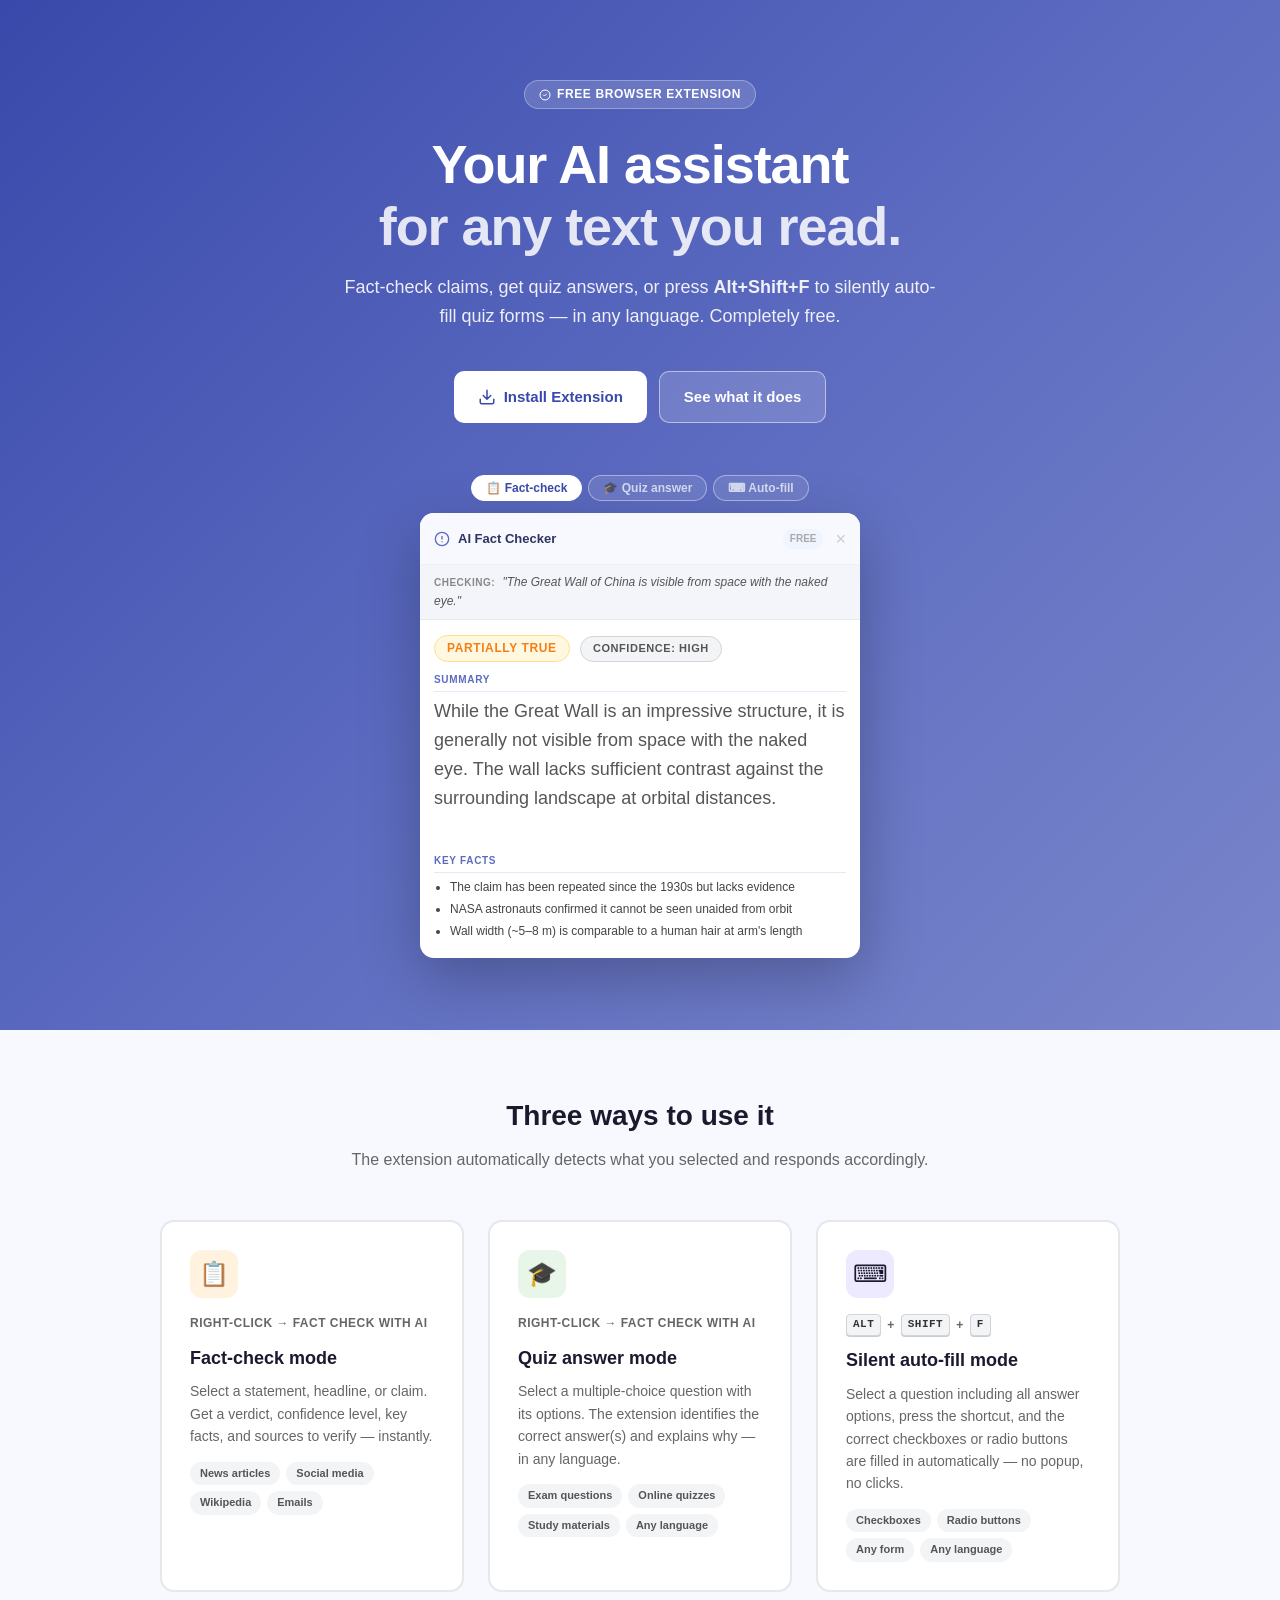
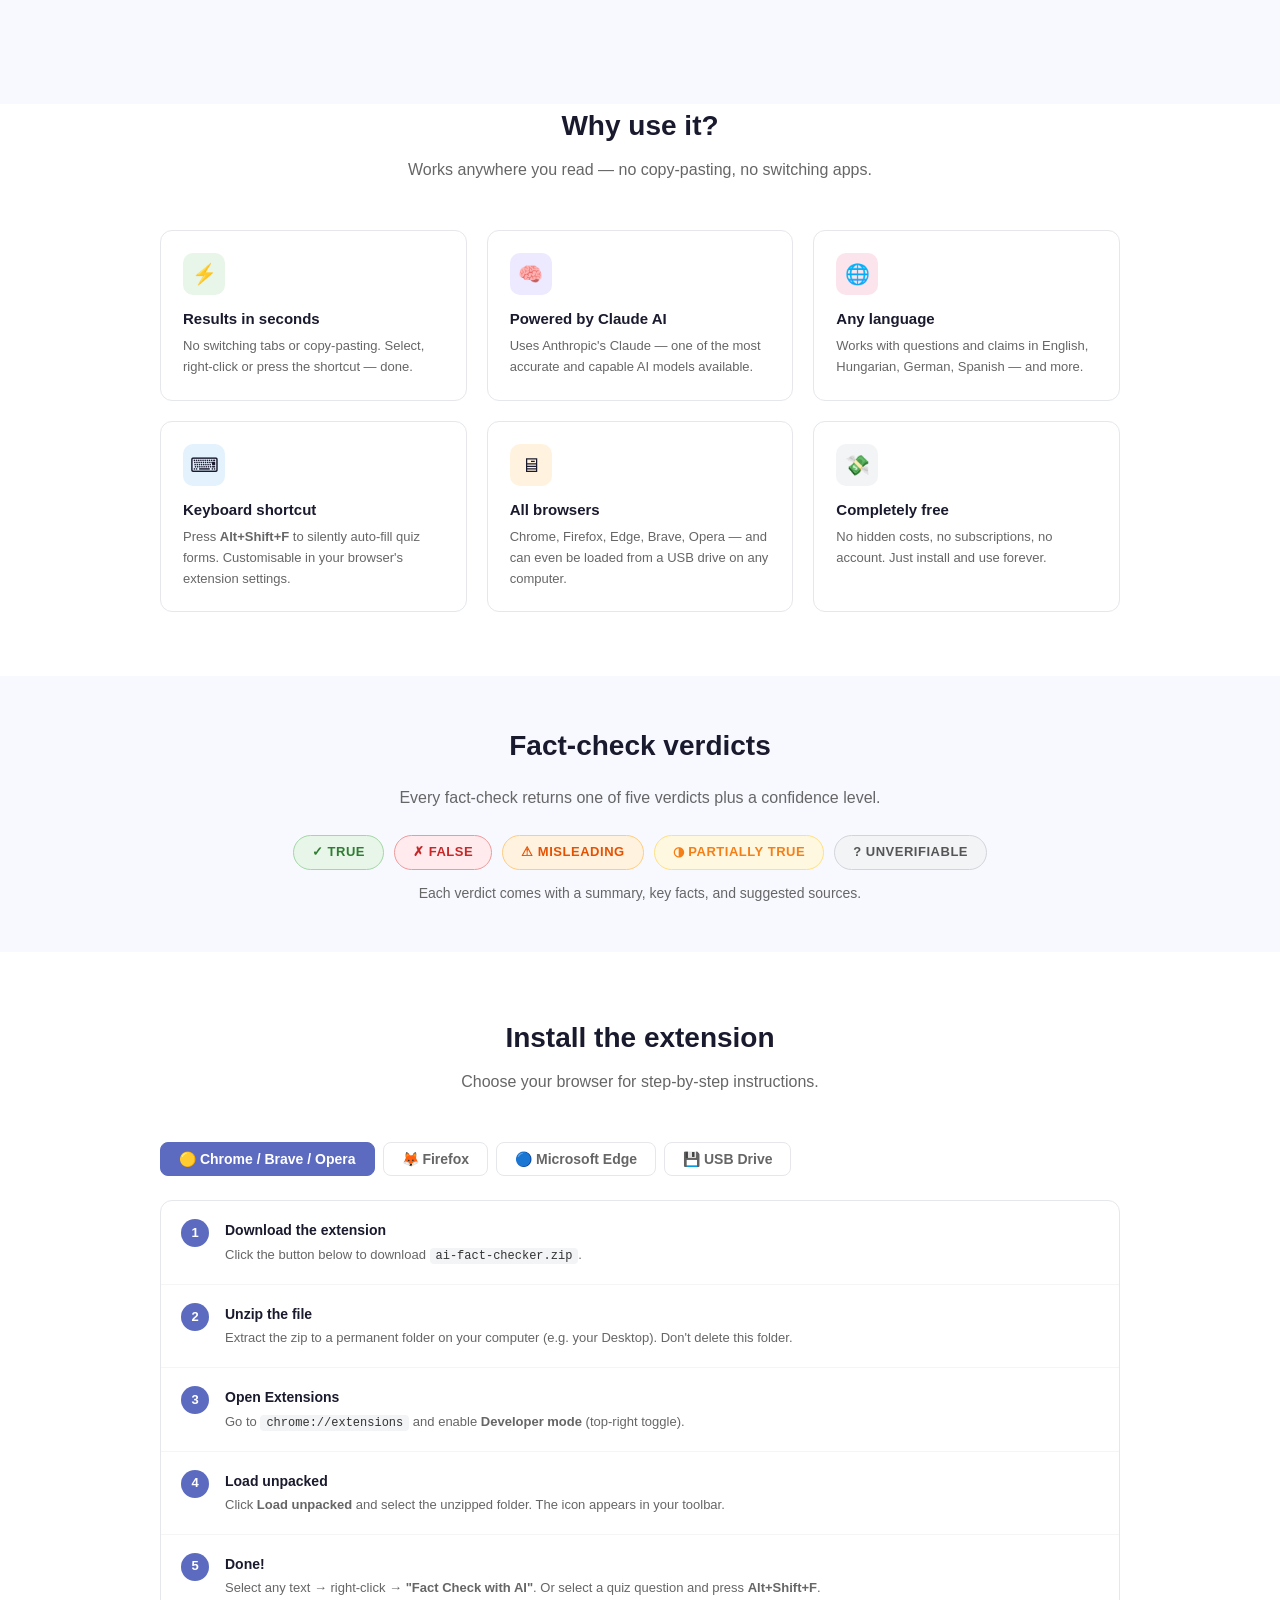
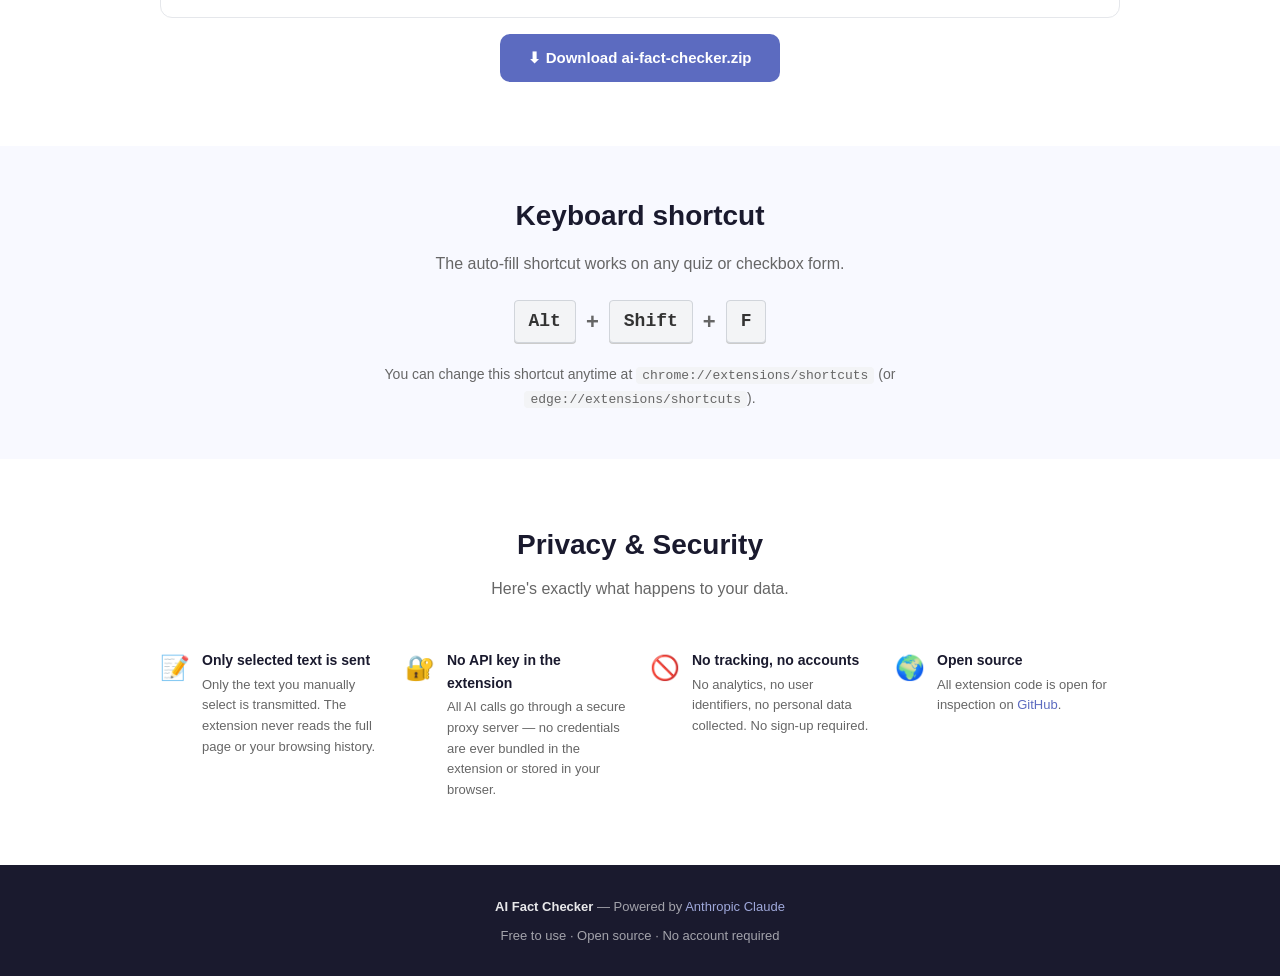
==== index.html @ 5e49c4b1 "Update landing page: shortcut feature, USB install, 3 modes - Hero: mention Alt+Shift+F shortcut - D" ====
<!DOCTYPE html>
<html lang="en">
<head>
  <meta charset="UTF-8" />
  <meta name="viewport" content="width=device-width, initial-scale=1.0" />
  <title>AI Fact Checker — Browser Extension</title>
  <meta name="description" content="Select any text on any webpage. Fact-check claims, get quiz answers, or silently auto-fill quizzes with a keyboard shortcut. Free, no account needed." />
  <style>
    *, *::before, *::after { box-sizing: border-box; margin: 0; padding: 0; }

    :root {
      --blue: #5c6bc0;
      --blue-dark: #3949ab;
      --green: #2e7d32;
      --text: #1a1a2e;
      --muted: #666;
      --border: #e5e7eb;
    }

    body {
      font-family: -apple-system, BlinkMacSystemFont, "Segoe UI", Roboto, "Helvetica Neue", sans-serif;
      color: var(--text);
      background: #f8f9ff;
      line-height: 1.6;
    }

    a { color: var(--blue); text-decoration: none; }
    a:hover { text-decoration: underline; }

    /* ── Hero ── */
    .hero {
      background: linear-gradient(135deg, #3949ab 0%, #5c6bc0 50%, #7986cb 100%);
      color: white;
      padding: 80px 24px 72px;
      text-align: center;
    }

    .hero-badge {
      display: inline-flex;
      align-items: center;
      gap: 6px;
      background: rgba(255,255,255,0.15);
      border: 1px solid rgba(255,255,255,0.3);
      border-radius: 20px;
      padding: 4px 14px;
      font-size: 12px;
      font-weight: 600;
      letter-spacing: 0.05em;
      text-transform: uppercase;
      margin-bottom: 24px;
    }

    .hero h1 {
      font-size: clamp(30px, 5vw, 54px);
      font-weight: 800;
      letter-spacing: -0.02em;
      margin-bottom: 16px;
      line-height: 1.15;
    }

    .hero h1 span { opacity: 0.85; }

    .hero p {
      font-size: 18px;
      opacity: 0.9;
      max-width: 600px;
      margin: 0 auto 40px;
    }

    .hero-buttons {
      display: flex;
      flex-wrap: wrap;
      gap: 12px;
      justify-content: center;
    }

    .btn {
      display: inline-flex;
      align-items: center;
      gap: 8px;
      padding: 13px 24px;
      border-radius: 10px;
      font-size: 15px;
      font-weight: 600;
      cursor: pointer;
      border: none;
      transition: transform 0.15s, box-shadow 0.15s;
      text-decoration: none;
    }

    .btn:hover { transform: translateY(-1px); box-shadow: 0 6px 20px rgba(0,0,0,0.2); text-decoration: none; }
    .btn-white { background: white; color: var(--blue-dark); }
    .btn-ghost { background: rgba(255,255,255,0.15); color: white; border: 1.5px solid rgba(255,255,255,0.5); }

    /* ── Demo ── */
    .demo-wrap { max-width: 440px; margin: 52px auto 0; }

    .demo-toggle {
      display: flex;
      gap: 6px;
      margin-bottom: 12px;
      justify-content: center;
      flex-wrap: wrap;
    }

    .demo-toggle button {
      padding: 5px 14px;
      border-radius: 20px;
      border: 1.5px solid rgba(255,255,255,0.4);
      background: rgba(255,255,255,0.1);
      color: rgba(255,255,255,0.7);
      font-size: 12px;
      font-weight: 600;
      cursor: pointer;
      transition: all 0.15s;
    }

    .demo-toggle button.active {
      background: white;
      color: var(--blue-dark);
      border-color: white;
    }

    .demo-panel {
      background: white;
      border-radius: 14px;
      box-shadow: 0 20px 60px rgba(0,0,0,0.25);
      overflow: hidden;
      text-align: left;
    }

    .demo-header {
      display: flex;
      align-items: center;
      gap: 8px;
      padding: 12px 14px 10px;
      border-bottom: 1px solid #f0f0f0;
      background: #f8f9ff;
    }

    .demo-title { font-size: 13px; font-weight: 600; color: #2d3561; flex: 1; }

    .demo-claim {
      padding: 8px 14px;
      background: #f4f5fb;
      border-bottom: 1px solid #e8e8f0;
      font-size: 12px;
      color: #555;
      font-style: italic;
    }

    .demo-claim strong { color: #888; font-style: normal; font-size: 10px; text-transform: uppercase; margin-right: 4px; letter-spacing: 0.05em; }

    .demo-body { padding: 14px; }
    .demo-screen { display: none; }
    .demo-screen.active { display: block; }

    .badge { display: inline-block; padding: 3px 12px; border-radius: 20px; font-size: 12px; font-weight: 700; letter-spacing: 0.05em; text-transform: uppercase; }
    .badge-partial { background: #fff8e1; color: #f57f17; border: 1.5px solid #ffe082; }
    .badge-conf { background: #f3f4f6; color: #555; border: 1.5px solid #d1d5db; font-size: 11px; margin-left: 6px; }

    .demo-section { font-size: 10px; font-weight: 700; text-transform: uppercase; letter-spacing: 0.07em; color: #5c6bc0; margin: 10px 0 5px; padding-bottom: 3px; border-bottom: 1px solid #e8e8f8; }
    .demo-section.green { color: #2e7d32; border-color: #a5d6a7; }

    .demo-text { font-size: 12px; color: #444; margin-bottom: 2px; }
    .demo-list { font-size: 12px; color: #444; padding-left: 16px; }
    .demo-list li { margin-bottom: 3px; }

    .demo-answer-list { list-style: none; padding: 0; }
    .demo-answer-item { background: #e8f5e9; border: 1.5px solid #a5d6a7; border-radius: 6px; padding: 6px 10px; margin-bottom: 5px; color: #1b5e20; font-size: 12px; font-weight: 500; }

    /* Auto-fill demo form */
    .demo-form { display: flex; flex-direction: column; gap: 5px; margin: 8px 0; }
    .demo-check-row {
      display: flex;
      align-items: center;
      gap: 8px;
      padding: 6px 10px;
      border-radius: 6px;
      font-size: 12px;
      border: 1.5px solid #e5e7eb;
      background: #fafafa;
      color: #444;
    }
    .demo-check-row.filled {
      background: #e8f5e9;
      border-color: #a5d6a7;
      color: #1b5e20;
      font-weight: 600;
    }
    .demo-cb {
      width: 14px; height: 14px;
      border-radius: 3px;
      border: 1.5px solid #ccc;
      flex-shrink: 0;
      display: flex; align-items: center; justify-content: center;
      font-size: 10px;
      background: white;
    }
    .demo-check-row.filled .demo-cb {
      background: #2e7d32;
      border-color: #2e7d32;
      color: white;
    }
    .demo-shortcut-hint {
      display: inline-flex;
      align-items: center;
      gap: 6px;
      font-size: 11px;
      color: #2e7d32;
      font-weight: 600;
      margin-top: 8px;
    }
    .kbd {
      background: #f3f4f6;
      border: 1px solid #d1d5db;
      border-radius: 4px;
      padding: 1px 6px;
      font-size: 11px;
      font-family: monospace;
      color: #333;
      box-shadow: 0 1px 0 #ccc;
    }

    /* ── Sections ── */
    .section { padding: 64px 24px; }
    .section-inner { max-width: 960px; margin: 0 auto; }
    .section-title { font-size: 28px; font-weight: 700; text-align: center; margin-bottom: 8px; }
    .section-sub { text-align: center; color: var(--muted); margin-bottom: 48px; font-size: 16px; }

    /* ── Mode cards ── */
    .modes {
      display: grid;
      grid-template-columns: repeat(auto-fit, minmax(260px, 1fr));
      gap: 24px;
      margin-bottom: 48px;
    }

    .mode-card {
      background: white;
      border-radius: 14px;
      border: 2px solid var(--border);
      padding: 28px;
      transition: border-color 0.15s, box-shadow 0.15s;
    }

    .mode-card:hover { border-color: var(--blue); box-shadow: 0 4px 20px rgba(92,107,192,0.12); }

    .mode-icon { width: 48px; height: 48px; border-radius: 12px; display: flex; align-items: center; justify-content: center; font-size: 24px; margin-bottom: 16px; }

    .mode-how {
      display: flex;
      align-items: center;
      gap: 6px;
      margin-bottom: 10px;
      font-size: 12px;
      font-weight: 700;
      color: var(--muted);
      text-transform: uppercase;
      letter-spacing: 0.04em;
    }

    .mode-card h3 { font-size: 18px; font-weight: 700; margin-bottom: 8px; }
    .mode-card p { font-size: 14px; color: var(--muted); margin-bottom: 14px; }

    .mode-tags { display: flex; flex-wrap: wrap; gap: 6px; }
    .mode-tag { padding: 3px 10px; border-radius: 12px; font-size: 11px; font-weight: 600; background: #f3f4f6; color: #555; }

    /* ── Features ── */
    .features { display: grid; grid-template-columns: repeat(auto-fit, minmax(240px, 1fr)); gap: 20px; }

    .feature-card { background: white; border-radius: 12px; padding: 22px; border: 1px solid var(--border); }
    .feature-icon { width: 42px; height: 42px; border-radius: 10px; display: flex; align-items: center; justify-content: center; margin-bottom: 12px; font-size: 20px; }
    .feature-card h3 { font-size: 15px; font-weight: 600; margin-bottom: 5px; }
    .feature-card p { font-size: 13px; color: var(--muted); }

    /* ── Verdicts ── */
    .verdicts-grid { display: flex; flex-wrap: wrap; gap: 10px; justify-content: center; margin-bottom: 12px; }
    .verdict-pill { padding: 6px 18px; border-radius: 20px; font-size: 13px; font-weight: 700; letter-spacing: 0.04em; text-transform: uppercase; }

    /* ── Install ── */
    .install-tabs { display: flex; gap: 8px; margin-bottom: 24px; flex-wrap: wrap; }

    .tab-btn {
      padding: 8px 18px;
      border-radius: 8px;
      border: 1.5px solid var(--border);
      background: white;
      font-size: 14px;
      font-weight: 600;
      cursor: pointer;
      transition: all 0.15s;
      color: var(--muted);
    }

    .tab-btn.active { background: var(--blue); border-color: var(--blue); color: white; }
    .tab-content { display: none; }
    .tab-content.active { display: block; }

    .steps-card { background: white; border-radius: 12px; border: 1px solid var(--border); overflow: hidden; }

    .step { display: flex; gap: 16px; padding: 18px 20px; border-bottom: 1px solid #f5f5f5; align-items: flex-start; }
    .step:last-child { border-bottom: none; }
    .step-num { width: 28px; height: 28px; border-radius: 50%; background: var(--blue); color: white; font-size: 13px; font-weight: 700; display: flex; align-items: center; justify-content: center; flex-shrink: 0; }
    .step-body h4 { font-size: 14px; font-weight: 600; margin-bottom: 3px; }
    .step-body p { font-size: 13px; color: var(--muted); }
    .step-body code { background: #f3f4f6; border-radius: 4px; padding: 1px 6px; font-size: 12px; font-family: monospace; color: #333; }

    .info-box {
      margin-top: 16px;
      background: #f0f4ff;
      border: 1px solid #c7d2fe;
      border-radius: 10px;
      padding: 14px 18px;
      font-size: 13px;
      color: #3730a3;
      display: flex;
      gap: 10px;
      align-items: flex-start;
    }

    .download-btn-wrap { text-align: center; margin-top: 16px; }
    .btn-primary { background: var(--blue); color: white; padding: 12px 28px; border-radius: 10px; font-size: 15px; font-weight: 600; display: inline-block; }

    /* ── Privacy ── */
    .privacy-grid { display: grid; grid-template-columns: repeat(auto-fit, minmax(220px, 1fr)); gap: 20px; }
    .privacy-item { display: flex; gap: 12px; align-items: flex-start; }
    .privacy-icon { font-size: 24px; flex-shrink: 0; }
    .privacy-item h4 { font-size: 14px; font-weight: 600; margin-bottom: 3px; }
    .privacy-item p { font-size: 13px; color: var(--muted); }

    /* ── Footer ── */
    footer { background: #1a1a2e; color: rgba(255,255,255,0.6); text-align: center; padding: 32px 24px; font-size: 13px; }
    footer strong { color: rgba(255,255,255,0.9); }
  </style>
</head>
<body>

<!-- ════ HERO ════ -->
<section class="hero">
  <div class="hero-badge">
    <svg width="12" height="12" viewBox="0 0 24 24" fill="none"><circle cx="12" cy="12" r="10" stroke="currentColor" stroke-width="2"/><path d="M9 12l2 2 4-4" stroke="currentColor" stroke-width="2" stroke-linecap="round" stroke-linejoin="round"/></svg>
    Free Browser Extension
  </div>
  <h1>Your AI assistant<br/><span>for any text you read.</span></h1>
  <p>Fact-check claims, get quiz answers, or press <strong>Alt+Shift+F</strong> to silently auto-fill quiz forms — in any language. Completely free.</p>

  <div class="hero-buttons">
    <a href="#install" class="btn btn-white">
      <svg width="18" height="18" viewBox="0 0 24 24" fill="none"><path d="M21 15v4a2 2 0 01-2 2H5a2 2 0 01-2-2v-4M7 10l5 5 5-5M12 15V3" stroke="currentColor" stroke-width="2" stroke-linecap="round" stroke-linejoin="round"/></svg>
      Install Extension
    </a>
    <a href="#modes" class="btn btn-ghost">See what it does</a>
  </div>

  <div class="demo-wrap">
    <div class="demo-toggle">
      <button class="active" onclick="switchDemo('factcheck', this)">📋 Fact-check</button>
      <button onclick="switchDemo('quiz', this)">🎓 Quiz answer</button>
      <button onclick="switchDemo('autofill', this)">⌨ Auto-fill</button>
    </div>
    <div class="demo-panel">
      <div class="demo-header">
        <svg width="16" height="16" viewBox="0 0 24 24" fill="none"><circle cx="12" cy="12" r="10" stroke="#5c6bc0" stroke-width="2"/><path d="M12 8v4M12 16h.01" stroke="#5c6bc0" stroke-width="2" stroke-linecap="round"/></svg>
        <span class="demo-title">AI Fact Checker</span>
        <span style="color:#aaa;font-size:10px;font-weight:600;background:#f0f4ff;padding:2px 7px;border-radius:10px;margin-right:4px">FREE</span>
        <span style="color:#ccc;font-size:18px;cursor:pointer">×</span>
      </div>

      <!-- Fact-check demo -->
      <div id="demo-factcheck" class="demo-screen active">
        <div class="demo-claim"><strong>Checking:</strong> "The Great Wall of China is visible from space with the naked eye."</div>
        <div class="demo-body">
          <div style="margin-bottom:8px">
            <span class="badge badge-partial">Partially True</span>
            <span class="badge badge-conf">Confidence: HIGH</span>
          </div>
          <div class="demo-section">Summary</div>
          <p class="demo-text">While the Great Wall is an impressive structure, it is generally not visible from space with the naked eye. The wall lacks sufficient contrast against the surrounding landscape at orbital distances.</p>
          <div class="demo-section">Key Facts</div>
          <ul class="demo-list">
            <li>The claim has been repeated since the 1930s but lacks evidence</li>
            <li>NASA astronauts confirmed it cannot be seen unaided from orbit</li>
            <li>Wall width (~5–8 m) is comparable to a human hair at arm's length</li>
          </ul>
        </div>
      </div>

      <!-- Quiz popup demo -->
      <div id="demo-quiz" class="demo-screen">
        <div class="demo-claim"><strong>Checking:</strong> "Mi vagy melyek az aerob és az anaerob állóképesség közös jellemzői? — Több jó válasz is lehetséges"</div>
        <div class="demo-body">
          <div class="demo-section green">✓ Correct Answer(s)</div>
          <ul class="demo-answer-list">
            <li class="demo-answer-item">Nő a szervezet tejsavszint toleranciája</li>
            <li class="demo-answer-item">A mitokondriumok száma növekszik az izomsejtekben</li>
          </ul>
          <span class="badge badge-conf" style="margin-bottom:10px;display:inline-block">Confidence: HIGH</span>
          <div class="demo-section">Explanation</div>
          <p class="demo-text">Both aerobic and anaerobic endurance training increase the body's lactate tolerance and mitochondrial density in muscle cells.</p>
        </div>
      </div>

      <!-- Auto-fill demo -->
      <div id="demo-autofill" class="demo-screen">
        <div class="demo-claim"><strong>Mode:</strong> Select question → press Alt+Shift+F → done, no popup</div>
        <div class="demo-body">
          <div class="demo-section" style="margin-top:0;color:#555;border-color:#e5e7eb">Quiz form on the page</div>
          <div class="demo-form" style="margin-top:10px">
            <div class="demo-check-row filled"><span class="demo-cb">✓</span><span>Nő a szervezet tejsavszint toleranciája</span></div>
            <div class="demo-check-row"><span class="demo-cb"></span><span>Nő a VO2max értéke</span></div>
            <div class="demo-check-row filled"><span class="demo-cb">✓</span><span>A mitokondriumok száma növekszik az izomsejtekben</span></div>
            <div class="demo-check-row"><span class="demo-cb"></span><span>Nő a tejsavszintet csökkentő folyamatok hatékonysága</span></div>
          </div>
          <div class="demo-shortcut-hint">✓ 2 answers auto-filled &nbsp;·&nbsp; <span class="kbd">Alt</span>+<span class="kbd">Shift</span>+<span class="kbd">F</span></div>
        </div>
      </div>
    </div>
  </div>
</section>

<!-- ════ MODES ════ -->
<section class="section" id="modes">
  <div class="section-inner">
    <h2 class="section-title">Three ways to use it</h2>
    <p class="section-sub">The extension automatically detects what you selected and responds accordingly.</p>

    <div class="modes">
      <div class="mode-card">
        <div class="mode-icon" style="background:#fff3e0">📋</div>
        <div class="mode-how">Right-click → Fact Check with AI</div>
        <h3>Fact-check mode</h3>
        <p>Select a statement, headline, or claim. Get a verdict, confidence level, key facts, and sources to verify — instantly.</p>
        <div class="mode-tags">
          <span class="mode-tag">News articles</span>
          <span class="mode-tag">Social media</span>
          <span class="mode-tag">Wikipedia</span>
          <span class="mode-tag">Emails</span>
        </div>
      </div>
      <div class="mode-card">
        <div class="mode-icon" style="background:#e8f5e9">🎓</div>
        <div class="mode-how">Right-click → Fact Check with AI</div>
        <h3>Quiz answer mode</h3>
        <p>Select a multiple-choice question with its options. The extension identifies the correct answer(s) and explains why — in any language.</p>
        <div class="mode-tags">
          <span class="mode-tag">Exam questions</span>
          <span class="mode-tag">Online quizzes</span>
          <span class="mode-tag">Study materials</span>
          <span class="mode-tag">Any language</span>
        </div>
      </div>
      <div class="mode-card">
        <div class="mode-icon" style="background:#ede9fe">⌨</div>
        <div class="mode-how"><span class="kbd" style="font-size:11px">Alt</span>+<span class="kbd" style="font-size:11px">Shift</span>+<span class="kbd" style="font-size:11px">F</span></div>
        <h3>Silent auto-fill mode</h3>
        <p>Select a question including all answer options, press the shortcut, and the correct checkboxes or radio buttons are filled in automatically — no popup, no clicks.</p>
        <div class="mode-tags">
          <span class="mode-tag">Checkboxes</span>
          <span class="mode-tag">Radio buttons</span>
          <span class="mode-tag">Any form</span>
          <span class="mode-tag">Any language</span>
        </div>
      </div>
    </div>
  </div>
</section>

<!-- ════ FEATURES ════ -->
<section class="section" id="how-it-works" style="background:white;padding-top:0">
  <div class="section-inner">
    <h2 class="section-title">Why use it?</h2>
    <p class="section-sub">Works anywhere you read — no copy-pasting, no switching apps.</p>
    <div class="features">
      <div class="feature-card">
        <div class="feature-icon" style="background:#e8f5e9">⚡</div>
        <h3>Results in seconds</h3>
        <p>No switching tabs or copy-pasting. Select, right-click or press the shortcut — done.</p>
      </div>
      <div class="feature-card">
        <div class="feature-icon" style="background:#ede9fe">🧠</div>
        <h3>Powered by Claude AI</h3>
        <p>Uses Anthropic's Claude — one of the most accurate and capable AI models available.</p>
      </div>
      <div class="feature-card">
        <div class="feature-icon" style="background:#fce4ec">🌐</div>
        <h3>Any language</h3>
        <p>Works with questions and claims in English, Hungarian, German, Spanish — and more.</p>
      </div>
      <div class="feature-card">
        <div class="feature-icon" style="background:#e3f2fd">⌨</div>
        <h3>Keyboard shortcut</h3>
        <p>Press <strong>Alt+Shift+F</strong> to silently auto-fill quiz forms. Customisable in your browser's extension settings.</p>
      </div>
      <div class="feature-card">
        <div class="feature-icon" style="background:#fff3e0">🖥</div>
        <h3>All browsers</h3>
        <p>Chrome, Firefox, Edge, Brave, Opera — and can even be loaded from a USB drive on any computer.</p>
      </div>
      <div class="feature-card">
        <div class="feature-icon" style="background:#f3f4f6">💸</div>
        <h3>Completely free</h3>
        <p>No hidden costs, no subscriptions, no account. Just install and use forever.</p>
      </div>
    </div>
  </div>
</section>

<!-- ════ VERDICTS ════ -->
<section class="section" style="padding-top:48px;padding-bottom:48px">
  <div class="section-inner">
    <h2 class="section-title" style="margin-bottom:16px">Fact-check verdicts</h2>
    <p class="section-sub" style="margin-bottom:24px">Every fact-check returns one of five verdicts plus a confidence level.</p>
    <div class="verdicts-grid">
      <span class="verdict-pill" style="background:#e8f5e9;color:#2e7d32;border:1.5px solid #a5d6a7">✓ True</span>
      <span class="verdict-pill" style="background:#ffebee;color:#c62828;border:1.5px solid #ef9a9a">✗ False</span>
      <span class="verdict-pill" style="background:#fff3e0;color:#e65100;border:1.5px solid #ffcc80">⚠ Misleading</span>
      <span class="verdict-pill" style="background:#fff8e1;color:#f57f17;border:1.5px solid #ffe082">◑ Partially True</span>
      <span class="verdict-pill" style="background:#f3f4f6;color:#555;border:1.5px solid #d1d5db">? Unverifiable</span>
    </div>
    <p style="text-align:center;color:var(--muted);font-size:14px;margin-top:8px">Each verdict comes with a summary, key facts, and suggested sources.</p>
  </div>
</section>

<!-- ════ INSTALL ════ -->
<section class="section" id="install" style="background:white">
  <div class="section-inner">
    <h2 class="section-title">Install the extension</h2>
    <p class="section-sub">Choose your browser for step-by-step instructions.</p>

    <div class="install-tabs">
      <button class="tab-btn active" onclick="switchTab('chrome', event)">🟡 Chrome / Brave / Opera</button>
      <button class="tab-btn" onclick="switchTab('firefox', event)">🦊 Firefox</button>
      <button class="tab-btn" onclick="switchTab('edge', event)">🔵 Microsoft Edge</button>
      <button class="tab-btn" onclick="switchTab('usb', event)">💾 USB Drive</button>
    </div>

    <!-- Chrome -->
    <div id="tab-chrome" class="tab-content active">
      <div class="steps-card">
        <div class="step"><div class="step-num">1</div><div class="step-body"><h4>Download the extension</h4><p>Click the button below to download <code>ai-fact-checker.zip</code>.</p></div></div>
        <div class="step"><div class="step-num">2</div><div class="step-body"><h4>Unzip the file</h4><p>Extract the zip to a permanent folder on your computer (e.g. your Desktop). Don't delete this folder.</p></div></div>
        <div class="step"><div class="step-num">3</div><div class="step-body"><h4>Open Extensions</h4><p>Go to <code>chrome://extensions</code> and enable <strong>Developer mode</strong> (top-right toggle).</p></div></div>
        <div class="step"><div class="step-num">4</div><div class="step-body"><h4>Load unpacked</h4><p>Click <strong>Load unpacked</strong> and select the unzipped folder. The icon appears in your toolbar.</p></div></div>
        <div class="step"><div class="step-num">5</div><div class="step-body"><h4>Done!</h4><p>Select any text → right-click → <strong>"Fact Check with AI"</strong>. Or select a quiz question and press <strong>Alt+Shift+F</strong>.</p></div></div>
      </div>
      <div class="download-btn-wrap"><a href="ai-fact-checker.zip" class="btn btn-primary" download>⬇ Download ai-fact-checker.zip</a></div>
    </div>

    <!-- Firefox -->
    <div id="tab-firefox" class="tab-content">
      <div class="steps-card">
        <div class="step"><div class="step-num">1</div><div class="step-body"><h4>Download the extension</h4><p>Click the button below to download <code>ai-fact-checker.zip</code>.</p></div></div>
        <div class="step"><div class="step-num">2</div><div class="step-body"><h4>Open Add-ons Manager</h4><p>Go to <code>about:addons</code> or Menu → Add-ons and themes.</p></div></div>
        <div class="step"><div class="step-num">3</div><div class="step-body"><h4>Install from file</h4><p>Click the gear icon ⚙ → <strong>Install Add-on From File…</strong> → select the downloaded zip.</p></div></div>
        <div class="step"><div class="step-num">4</div><div class="step-body"><h4>Confirm</h4><p>Firefox will ask to confirm — click <strong>Add</strong>. Firefox copies the extension, so you can delete the zip afterwards.</p></div></div>
        <div class="step"><div class="step-num">5</div><div class="step-body"><h4>Done!</h4><p>Select any text → right-click → <strong>"Fact Check with AI"</strong>. Or select a quiz question and press <strong>Alt+Shift+F</strong>.</p></div></div>
      </div>
      <div class="download-btn-wrap"><a href="ai-fact-checker.zip" class="btn btn-primary" download>⬇ Download ai-fact-checker.zip</a></div>
    </div>

    <!-- Edge -->
    <div id="tab-edge" class="tab-content">
      <div class="steps-card">
        <div class="step"><div class="step-num">1</div><div class="step-body"><h4>Download the extension</h4><p>Click the button below to download <code>ai-fact-checker.zip</code>.</p></div></div>
        <div class="step"><div class="step-num">2</div><div class="step-body"><h4>Unzip the file</h4><p>Extract the zip to a permanent folder on your computer. Don't delete this folder.</p></div></div>
        <div class="step"><div class="step-num">3</div><div class="step-body"><h4>Open Extensions</h4><p>Go to <code>edge://extensions</code> and enable <strong>Developer mode</strong>.</p></div></div>
        <div class="step"><div class="step-num">4</div><div class="step-body"><h4>Load unpacked</h4><p>Click <strong>Load unpacked</strong> and select the unzipped folder.</p></div></div>
        <div class="step"><div class="step-num">5</div><div class="step-body"><h4>Done!</h4><p>Select any text → right-click → <strong>"Fact Check with AI"</strong>. Or select a quiz question and press <strong>Alt+Shift+F</strong>.</p></div></div>
      </div>
      <div class="download-btn-wrap"><a href="ai-fact-checker.zip" class="btn btn-primary" download>⬇ Download ai-fact-checker.zip</a></div>
    </div>

    <!-- USB Drive -->
    <div id="tab-usb" class="tab-content">
      <div class="steps-card">
        <div class="step"><div class="step-num">1</div><div class="step-body"><h4>Download & unzip to your USB drive</h4><p>Download <code>ai-fact-checker.zip</code> and extract it to a folder on your USB drive (e.g. <code>E:\ai-fact-checker\</code>).</p></div></div>
        <div class="step"><div class="step-num">2</div><div class="step-body"><h4>Plug the USB into any computer</h4><p>The extension folder travels with the drive — no internet download needed on each machine.</p></div></div>
        <div class="step"><div class="step-num">3</div><div class="step-body"><h4>Open Extensions & enable Developer mode</h4><p>In Chrome/Edge go to <code>chrome://extensions</code> or <code>edge://extensions</code> and turn on <strong>Developer mode</strong>.</p></div></div>
        <div class="step"><div class="step-num">4</div><div class="step-body"><h4>Load unpacked from the USB</h4><p>Click <strong>Load unpacked</strong> and navigate to the folder on your USB drive.</p></div></div>
        <div class="step"><div class="step-num">5</div><div class="step-body"><h4>Keep the USB plugged in while browsing</h4><p>Chrome links to the folder on the drive — the extension works as long as the USB is connected. Firefox users can install via <code>about:addons</code> and then unplug the drive.</p></div></div>
      </div>
      <div class="info-box">
        💡 <span><strong>Tip:</strong> On Firefox, installing from file copies the extension internally — you only need the USB for the initial install, not while browsing.</span>
      </div>
      <div class="download-btn-wrap"><a href="ai-fact-checker.zip" class="btn btn-primary" download>⬇ Download ai-fact-checker.zip</a></div>
    </div>
  </div>
</section>

<!-- ════ SHORTCUT ════ -->
<section class="section" style="padding-top:48px;padding-bottom:48px;background:#f8f9ff">
  <div class="section-inner" style="max-width:680px;text-align:center">
    <h2 class="section-title" style="margin-bottom:12px">Keyboard shortcut</h2>
    <p style="color:var(--muted);font-size:16px;margin-bottom:24px">The auto-fill shortcut works on any quiz or checkbox form.</p>
    <div style="display:flex;align-items:center;justify-content:center;gap:10px;font-size:22px;font-weight:700;margin-bottom:20px">
      <span class="kbd" style="font-size:18px;padding:6px 14px">Alt</span>
      <span style="color:var(--muted)">+</span>
      <span class="kbd" style="font-size:18px;padding:6px 14px">Shift</span>
      <span style="color:var(--muted)">+</span>
      <span class="kbd" style="font-size:18px;padding:6px 14px">F</span>
    </div>
    <p style="font-size:14px;color:var(--muted)">
      You can change this shortcut anytime at
      <code style="background:#f3f4f6;border-radius:4px;padding:1px 6px;font-size:13px">chrome://extensions/shortcuts</code>
      (or <code style="background:#f3f4f6;border-radius:4px;padding:1px 6px;font-size:13px">edge://extensions/shortcuts</code>).
    </p>
  </div>
</section>

<!-- ════ PRIVACY ════ -->
<section class="section" style="background:white">
  <div class="section-inner">
    <h2 class="section-title">Privacy & Security</h2>
    <p class="section-sub">Here's exactly what happens to your data.</p>
    <div class="privacy-grid">
      <div class="privacy-item">
        <span class="privacy-icon">📝</span>
        <div>
          <h4>Only selected text is sent</h4>
          <p>Only the text you manually select is transmitted. The extension never reads the full page or your browsing history.</p>
        </div>
      </div>
      <div class="privacy-item">
        <span class="privacy-icon">🔐</span>
        <div>
          <h4>No API key in the extension</h4>
          <p>All AI calls go through a secure proxy server — no credentials are ever bundled in the extension or stored in your browser.</p>
        </div>
      </div>
      <div class="privacy-item">
        <span class="privacy-icon">🚫</span>
        <div>
          <h4>No tracking, no accounts</h4>
          <p>No analytics, no user identifiers, no personal data collected. No sign-up required.</p>
        </div>
      </div>
      <div class="privacy-item">
        <span class="privacy-icon">🌍</span>
        <div>
          <h4>Open source</h4>
          <p>All extension code is open for inspection on <a href="https://github.com/kuruczp/ai-fact-checker">GitHub</a>.</p>
        </div>
      </div>
    </div>
  </div>
</section>

<!-- ════ FOOTER ════ -->
<footer>
  <p><strong>AI Fact Checker</strong> — Powered by <a href="https://anthropic.com" style="color:#9fa8da">Anthropic Claude</a></p>
  <p style="margin-top:8px">Free to use · Open source · No account required</p>
</footer>

<script>
  function switchTab(id, e) {
    document.querySelectorAll(".tab-btn").forEach(b => b.classList.remove("active"));
    document.querySelectorAll(".tab-content").forEach(c => c.classList.remove("active"));
    document.getElementById("tab-" + id).classList.add("active");
    e.currentTarget.classList.add("active");
  }

  function switchDemo(id, btn) {
    document.querySelectorAll(".demo-screen").forEach(s => s.classList.remove("active"));
    document.querySelectorAll(".demo-toggle button").forEach(b => b.classList.remove("active"));
    document.getElementById("demo-" + id).classList.add("active");
    btn.classList.add("active");
  }
</script>

</body>
</html>
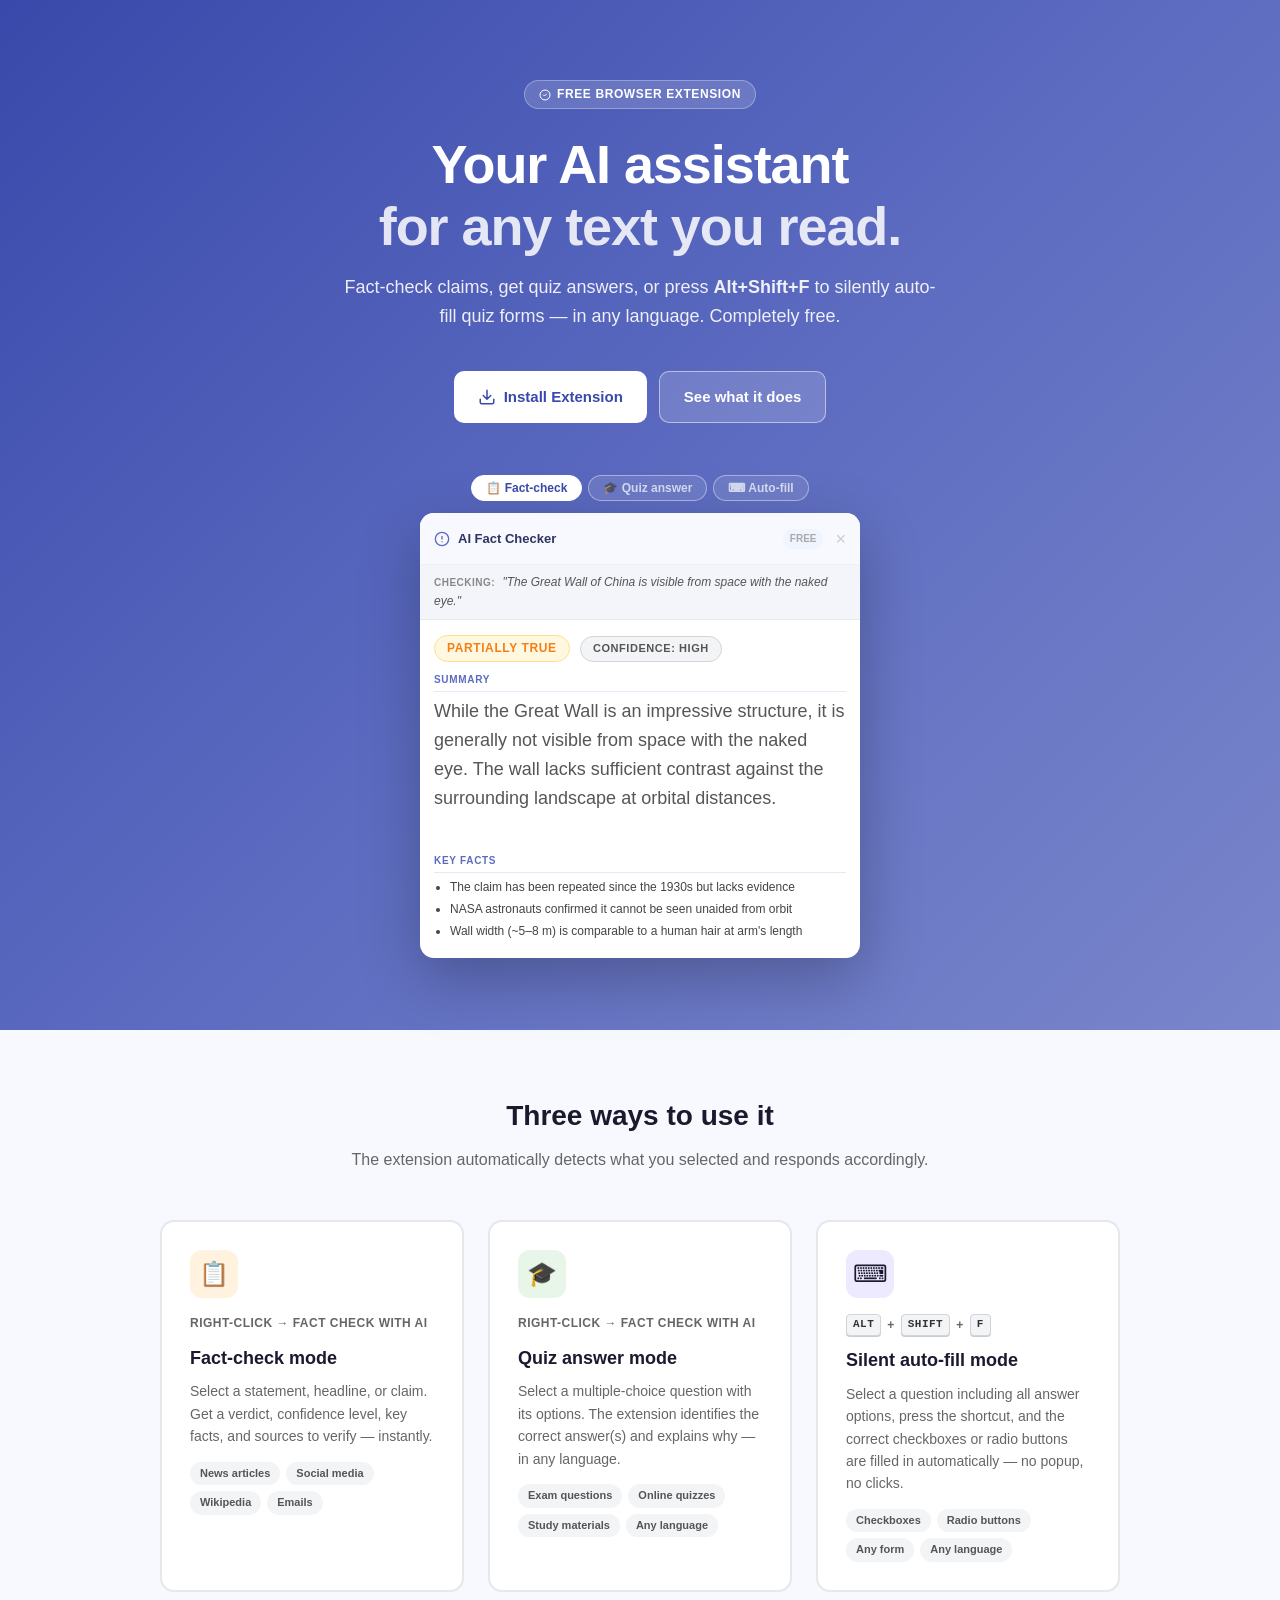
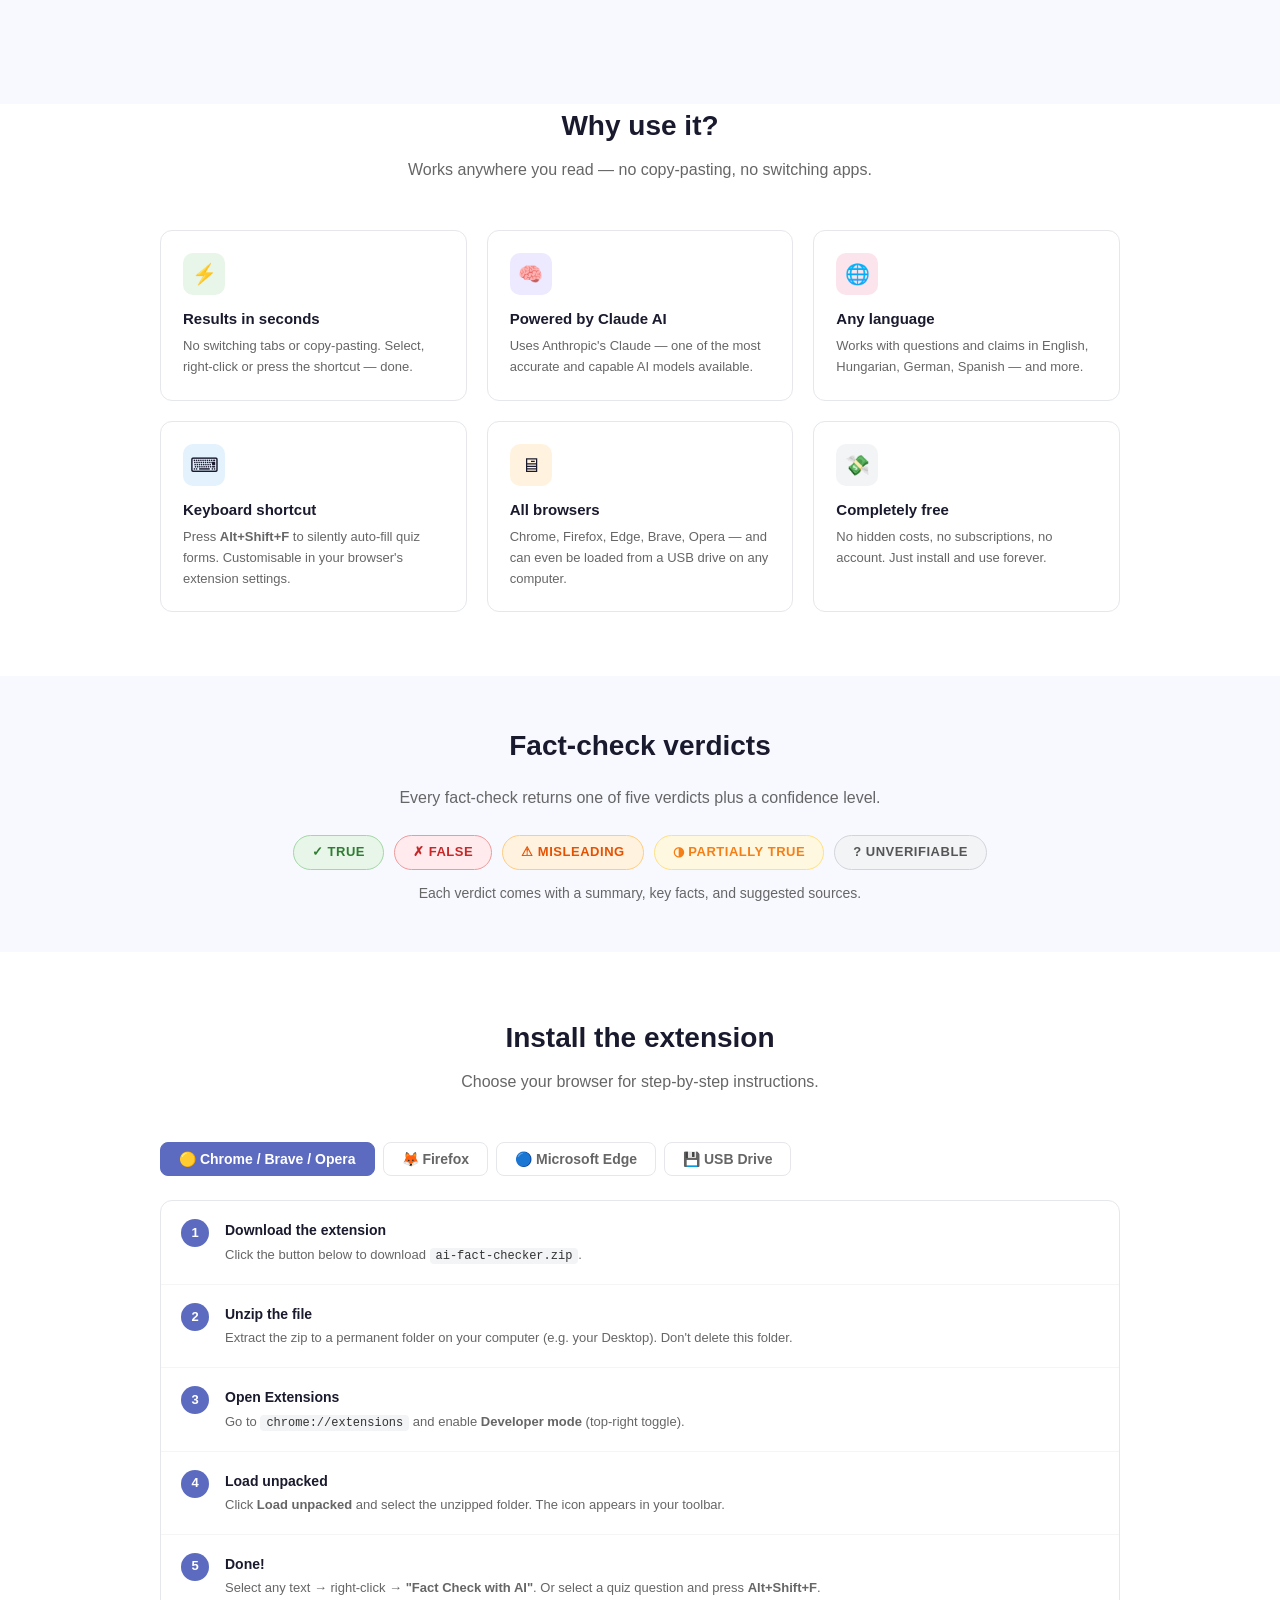
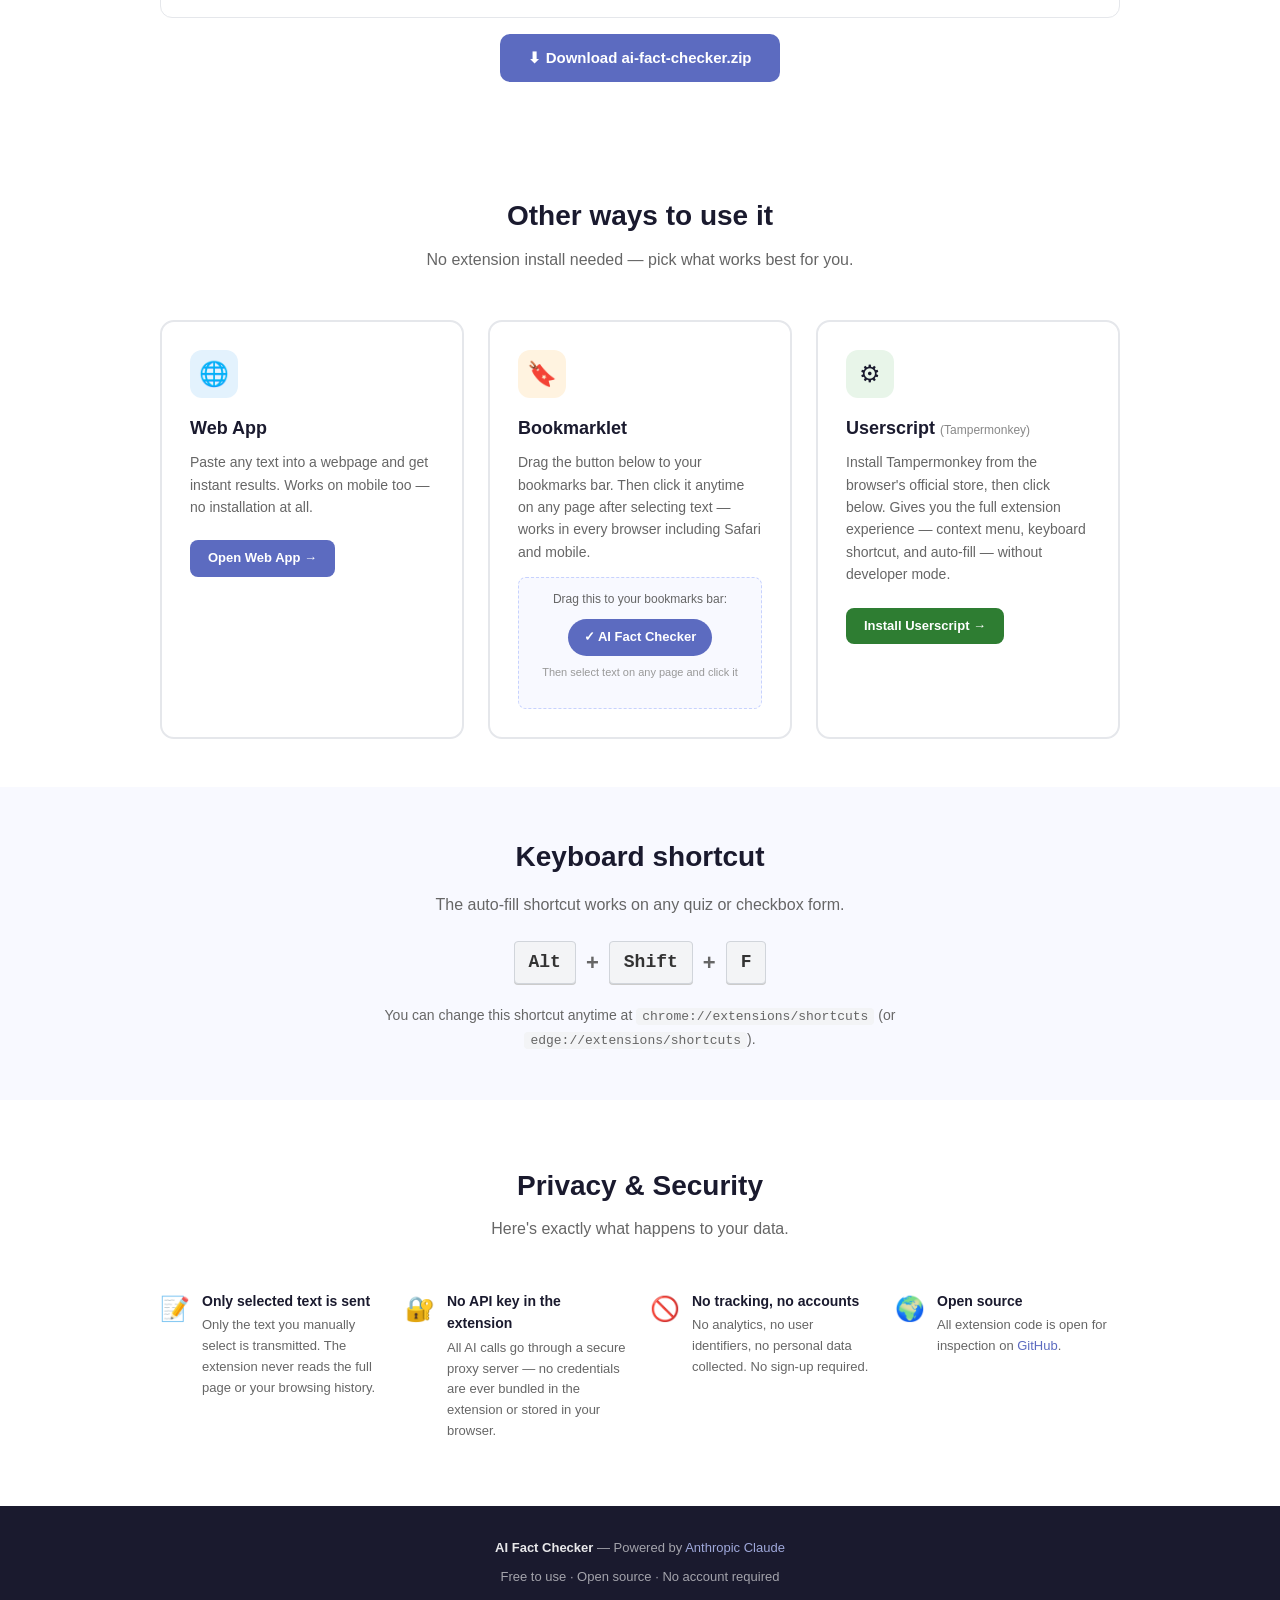
==== commit 9d8ca59d: "Add web app, bookmarklet, and Tampermonkey userscript - app.html: standalone web app (paste text, ge" ====
--- a/index.html
+++ b/index.html
@@ -588,6 +588,52 @@
   </div>
 </section>
 
+<!-- ════ OTHER WAYS ════ -->
+<section class="section" style="background:white;padding-top:48px;padding-bottom:48px">
+  <div class="section-inner">
+    <h2 class="section-title">Other ways to use it</h2>
+    <p class="section-sub">No extension install needed — pick what works best for you.</p>
+
+    <div style="display:grid;grid-template-columns:repeat(auto-fit,minmax(260px,1fr));gap:24px">
+
+      <!-- Web App -->
+      <div class="mode-card">
+        <div class="mode-icon" style="background:#e3f2fd">🌐</div>
+        <h3>Web App</h3>
+        <p>Paste any text into a webpage and get instant results. Works on mobile too — no installation at all.</p>
+        <a href="app.html" style="display:inline-flex;align-items:center;gap:6px;margin-top:8px;background:#5c6bc0;color:white;padding:8px 18px;border-radius:8px;font-size:13px;font-weight:600;text-decoration:none">
+          Open Web App →
+        </a>
+      </div>
+
+      <!-- Bookmarklet -->
+      <div class="mode-card">
+        <div class="mode-icon" style="background:#fff3e0">🔖</div>
+        <h3>Bookmarklet</h3>
+        <p>Drag the button below to your bookmarks bar. Then click it anytime on any page after selecting text — works in every browser including Safari and mobile.</p>
+        <div style="margin-top:12px;padding:12px;background:#f8f9ff;border-radius:8px;border:1px dashed #c7d2fe;text-align:center">
+          <p style="font-size:12px;color:#666;margin-bottom:10px">Drag this to your bookmarks bar:</p>
+          <a id="bookmarklet-link" href="javascript:(function%20()%20%7B%20var%20PROXY%20%3D%20'https%3A%2F%2Ffact-checker-proxy.kuruczpeter.workers.dev'%3B%20var%20TOKEN%20%3D%20'fc-ext-v1-a9k2m7'%3B%20var%20ID%20%3D%20'_afc_panel'%3B%20var%20text%20%3D%20(window.getSelection()%20%7C%7C%20%7B%7D).toString().trim()%3B%20if%20(!text)%20%7B%20alert('AI%20Fact%20Checker%3A%20please%20select%20some%20text%20first.')%3B%20return%3B%20%7D%20var%20old%20%3D%20document.getElementById(ID)%3B%20if%20(old)%20old.remove()%3B%20if%20(!document.getElementById('_afc_style'))%20%7B%20var%20st%20%3D%20document.createElement('style')%3B%20st.id%20%3D%20'_afc_style'%3B%20st.textContent%20%3D%20'%40keyframes%20_afc_spin%7Bto%7Btransform%3Arotate(360deg)%7D%7D'%3B%20document.head.appendChild(st)%3B%20%7D%20var%20p%20%3D%20document.createElement('div')%3B%20p.id%20%3D%20ID%3B%20p.style.cssText%20%3D%20'all%3Ainitial%3Bposition%3Afixed%3Bbottom%3A24px%3Bright%3A24px%3Bwidth%3A380px%3Bmax-width%3Acalc(100vw%20-%2048px)%3Bmax-height%3A70vh%3Bbackground%3A%23fff%3Bborder-radius%3A12px%3Bbox-shadow%3A0%208px%2032px%20rgba(0%2C0%2C0%2C.18)%3Bfont-family%3A-apple-system%2CBlinkMacSystemFont%2C%22Segoe%20UI%22%2CRoboto%2Csans-serif%3Bfont-size%3A14px%3Bcolor%3A%231a1a2e%3Bz-index%3A2147483647%3Bdisplay%3Aflex%3Bflex-direction%3Acolumn%3Boverflow%3Ahidden%3Bopacity%3A0%3Btransform%3AtranslateY(12px)%3Btransition%3Aopacity%20.2s%2Ctransform%20.2s'%3B%20p.innerHTML%20%3D%20'%3Cdiv%20style%3D%22display%3Aflex%3Balign-items%3Acenter%3Bgap%3A8px%3Bpadding%3A12px%2014px%2010px%3Bbackground%3A%23f8f9ff%3Bborder-bottom%3A1px%20solid%20%23f0f0f0%3Bflex-shrink%3A0%22%3E'%20%2B%20'%3Cspan%20style%3D%22font-weight%3A600%3Bfont-size%3A14px%3Bcolor%3A%232d3561%3Bflex%3A1%22%3EAI%20Fact%20Checker%3C%2Fspan%3E'%20%2B%20'%3Cbutton%20id%3D%22_afc_close%22%20style%3D%22background%3Anone%3Bborder%3Anone%3Bcursor%3Apointer%3Bfont-size%3A20px%3Bline-height%3A1%3Bcolor%3A%23888%3Bpadding%3A0%202px%22%3E%C3%97%3C%2Fbutton%3E'%20%2B%20'%3C%2Fdiv%3E'%20%2B%20'%3Cdiv%20style%3D%22padding%3A8px%2014px%3Bbackground%3A%23f4f5fb%3Bborder-bottom%3A1px%20solid%20%23e8e8f0%3Bfont-size%3A12px%3Bcolor%3A%23555%3Bfont-style%3Aitalic%3Bflex-shrink%3A0%22%3E'%20%2B%20'%22'%20%2B%20esc(text.slice(0%2C%20100))%20%2B%20(text.length%20%3E%20100%20%3F%20'%E2%80%A6'%20%3A%20'')%20%2B%20'%22'%20%2B%20'%3C%2Fdiv%3E'%20%2B%20'%3Cdiv%20id%3D%22_afc_body%22%20style%3D%22padding%3A14px%3Boverflow-y%3Aauto%3Bflex%3A1%22%3E'%20%2B%20'%3Cdiv%20style%3D%22display%3Aflex%3Bflex-direction%3Acolumn%3Balign-items%3Acenter%3Bgap%3A12px%3Bpadding%3A20px%200%3Bcolor%3A%23666%3Bfont-size%3A13px%22%3E'%20%2B%20'%3Cdiv%20style%3D%22width%3A28px%3Bheight%3A28px%3Bborder%3A3px%20solid%20%23e0e4f8%3Bborder-top-color%3A%235c6bc0%3Bborder-radius%3A50%25%3Banimation%3A_afc_spin%20.8s%20linear%20infinite%22%3E%3C%2Fdiv%3E'%20%2B%20'%3Cspan%3EAnalyzing%E2%80%A6%3C%2Fspan%3E%3C%2Fdiv%3E%3C%2Fdiv%3E'%3B%20document.body.appendChild(p)%3B%20p.querySelector('%23_afc_close').onclick%20%3D%20function%20()%20%7B%20p.remove()%3B%20%7D%3B%20requestAnimationFrame(function%20()%20%7B%20p.style.opacity%20%3D%20'1'%3B%20p.style.transform%20%3D%20'translateY(0)'%3B%20%7D)%3B%20fetch(PROXY%2C%20%7B%20method%3A%20'POST'%2C%20headers%3A%20%7B%20'Content-Type'%3A%20'application%2Fjson'%2C%20'X-Extension-Token'%3A%20TOKEN%20%7D%2C%20body%3A%20JSON.stringify(%7B%20text%3A%20text%20%7D)%20%7D)%20.then(function%20(r)%20%7B%20return%20r.json()%3B%20%7D)%20.then(function%20(d)%20%7B%20var%20b%20%3D%20document.getElementById('_afc_body')%3B%20if%20(!b)%20return%3B%20if%20(d.error)%20%7B%20b.innerHTML%20%3D%20err(d.error)%3B%20return%3B%20%7D%20b.innerHTML%20%3D%20render(d.result%20%7C%7C%20'')%3B%20%7D)%20.catch(function%20(e)%20%7B%20var%20b%20%3D%20document.getElementById('_afc_body')%3B%20if%20(b)%20b.innerHTML%20%3D%20err(e.message)%3B%20%7D)%3B%20function%20esc(s)%20%7B%20return%20String(s).replace(%2F%26%2Fg%2C'%26amp%3B').replace(%2F%3C%2Fg%2C'%26lt%3B').replace(%2F%3E%2Fg%2C'%26gt%3B').replace(%2F%22%2Fg%2C'%26quot%3B')%3B%20%7D%20function%20err(msg)%20%7B%20return%20'%3Cdiv%20style%3D%22display%3Aflex%3Balign-items%3Aflex-start%3Bgap%3A10px%3Bcolor%3A%23c62828%3Bbackground%3A%23fff5f5%3Bborder%3A1px%20solid%20%23ffcdd2%3Bborder-radius%3A8px%3Bpadding%3A12px%3Bfont-size%3A13px%22%3E%E2%9A%A0%20'%20%2B%20esc(msg)%20%2B%20'%3C%2Fdiv%3E'%3B%20%7D%20function%20sectionTitle(label%2C%20green)%20%7B%20var%20col%20%3D%20green%20%3F%20'%232e7d32'%20%3A%20'%235c6bc0'%3B%20var%20bdr%20%3D%20green%20%3F%20'%23a5d6a7'%20%3A%20'%23e8e8f8'%3B%20return%20'%3Cdiv%20style%3D%22font-size%3A11px%3Bfont-weight%3A700%3Btext-transform%3Auppercase%3Bletter-spacing%3A.07em%3Bcolor%3A'%20%2B%20col%20%2B%20'%3Bmargin%3A12px%200%206px%3Bpadding-bottom%3A4px%3Bborder-bottom%3A1px%20solid%20'%20%2B%20bdr%20%2B%20'%22%3E'%20%2B%20label%20%2B%20'%3C%2Fdiv%3E'%3B%20%7D%20function%20render(text)%20%7B%20var%20lines%20%3D%20text.split('%5Cn')%3B%20var%20html%20%3D%20''%3B%20var%20inList%20%3D%20false%3B%20var%20isQ%20%3D%20lines.some(function%20(l)%20%7B%20return%20l.indexOf('TYPE%3A%20QUESTION')%20%3E%3D%200%3B%20%7D)%3B%20for%20(var%20i%20%3D%200%3B%20i%20%3C%20lines.length%3B%20i%2B%2B)%20%7B%20var%20line%20%3D%20lines%5Bi%5D.replace(%2F%5Cs%2B%24%2F%2C%20'')%3B%20if%20(%2F%5ETYPE%3A%2F.test(line))%20continue%3B%20if%20(isQ)%20%7B%20if%20(%2F%5ECORRECT%20ANSWER%2Fi.test(line))%20%7B%20if%20(inList)%20%7B%20html%20%2B%3D%20'%3C%2Ful%3E'%3B%20inList%20%3D%20false%3B%20%7D%20html%20%2B%3D%20sectionTitle('%E2%9C%93%20Correct%20Answer(s)'%2C%20true)%3B%20continue%3B%20%7D%20if%20(%2F%5ECONFIDENCE%3A%2Fi.test(line))%20%7B%20if%20(inList)%20%7B%20html%20%2B%3D%20'%3C%2Ful%3E'%3B%20inList%20%3D%20false%3B%20%7D%20html%20%2B%3D%20confLine(line.replace(%2F%5ECONFIDENCE%3A%2Fi%2C%20'').trim())%3B%20continue%3B%20%7D%20if%20(%2F%5EEXPLANATION%3A%2Fi.test(line))%20%7B%20if%20(inList)%20%7B%20html%20%2B%3D%20'%3C%2Ful%3E'%3B%20inList%20%3D%20false%3B%20%7D%20html%20%2B%3D%20sectionTitle('Explanation'%2C%20false)%3B%20continue%3B%20%7D%20if%20(%2F%5E%5B-%E2%80%A2%5D%20%2F.test(line))%20%7B%20if%20(!inList)%20%7B%20html%20%2B%3D%20'%3Cul%20style%3D%22list-style%3Anone%3Bpadding%3A0%3Bmargin%3A0%200%208px%22%3E'%3B%20inList%20%3D%20true%3B%20%7D%20html%20%2B%3D%20'%3Cli%20style%3D%22background%3A%23e8f5e9%3Bborder%3A1.5px%20solid%20%23a5d6a7%3Bborder-radius%3A6px%3Bpadding%3A6px%2010px%3Bmargin-bottom%3A5px%3Bcolor%3A%231b5e20%3Bfont-size%3A13px%3Bfont-weight%3A500%22%3E'%20%2B%20esc(line.slice(2))%20%2B%20'%3C%2Fli%3E'%3B%20continue%3B%20%7D%20%7D%20else%20%7B%20if%20(%2F%5EVERDICT%3A%2F.test(line))%20%7B%20if%20(inList)%20%7B%20html%20%2B%3D%20'%3C%2Ful%3E'%3B%20inList%20%3D%20false%3B%20%7D%20var%20val%20%3D%20line.replace(%2F%5EVERDICT%3A%2F%2C%20'').trim()%3B%20var%20styles%20%3D%20%7B%20TRUE%3A%20%5B'%23e8f5e9'%2C'%232e7d32'%2C'%23a5d6a7'%5D%2C%20FALSE%3A%20%5B'%23ffebee'%2C'%23c62828'%2C'%23ef9a9a'%5D%2C%20MISLEADING%3A%20%5B'%23fff3e0'%2C'%23e65100'%2C'%23ffcc80'%5D%2C%20'PARTIALLY%20TRUE'%3A%20%5B'%23fff8e1'%2C'%23f57f17'%2C'%23ffe082'%5D%20%7D%3B%20var%20vs%20%3D%20styles%5Bval%5D%20%7C%7C%20%5B'%23f3f4f6'%2C'%23555'%2C'%23d1d5db'%5D%3B%20html%20%2B%3D%20'%3Cdiv%20style%3D%22margin-bottom%3A10px%22%3E%3Cspan%20style%3D%22display%3Ainline-block%3Bpadding%3A4px%2014px%3Bborder-radius%3A20px%3Bfont-weight%3A700%3Bfont-size%3A13px%3Bletter-spacing%3A.05em%3Btext-transform%3Auppercase%3Bbackground%3A'%20%2B%20vs%5B0%5D%20%2B%20'%3Bcolor%3A'%20%2B%20vs%5B1%5D%20%2B%20'%3Bborder%3A1.5px%20solid%20'%20%2B%20vs%5B2%5D%20%2B%20'%22%3E'%20%2B%20esc(val)%20%2B%20'%3C%2Fspan%3E%3C%2Fdiv%3E'%3B%20continue%3B%20%7D%20if%20(%2F%5ECONFIDENCE%3A%2F.test(line))%20%7B%20if%20(inList)%20%7B%20html%20%2B%3D%20'%3C%2Ful%3E'%3B%20inList%20%3D%20false%3B%20%7D%20html%20%2B%3D%20confLine(line.replace(%2F%5ECONFIDENCE%3A%2F%2C%20'').trim())%3B%20continue%3B%20%7D%20var%20sm%20%3D%20line.match(%2F%5E(SUMMARY%7CKEY%20FACTS%7CSOURCES%20TO%20CHECK)%3A%3F%24%2F)%3B%20if%20(sm)%20%7B%20if%20(inList)%20%7B%20html%20%2B%3D%20'%3C%2Ful%3E'%3B%20inList%20%3D%20false%3B%20%7D%20html%20%2B%3D%20sectionTitle(sm%5B1%5D%2C%20false)%3B%20continue%3B%20%7D%20if%20(%2F%5E%5B-%E2%80%A2%5D%20%2F.test(line))%20%7B%20if%20(!inList)%20%7B%20html%20%2B%3D%20'%3Cul%20style%3D%22margin%3A0%200%208px%3Bpadding-left%3A18px%3Bfont-size%3A13px%3Bcolor%3A%23444%22%3E'%3B%20inList%20%3D%20true%3B%20%7D%20html%20%2B%3D%20'%3Cli%20style%3D%22margin-bottom%3A4px%22%3E'%20%2B%20esc(line.slice(2))%20%2B%20'%3C%2Fli%3E'%3B%20continue%3B%20%7D%20%7D%20if%20(inList)%20%7B%20html%20%2B%3D%20'%3C%2Ful%3E'%3B%20inList%20%3D%20false%3B%20%7D%20if%20(line.trim())%20html%20%2B%3D%20'%3Cp%20style%3D%22margin%3A0%200%208px%3Bfont-size%3A13px%3Bcolor%3A%23444%22%3E'%20%2B%20esc(line)%20%2B%20'%3C%2Fp%3E'%3B%20%7D%20if%20(inList)%20html%20%2B%3D%20'%3C%2Ful%3E'%3B%20return%20html%3B%20%7D%20function%20confLine(conf)%20%7B%20var%20cc%20%3D%20conf%20%3D%3D%3D%20'HIGH'%20%3F%20'%232e7d32'%20%3A%20conf%20%3D%3D%3D%20'MEDIUM'%20%3F%20'%23e65100'%20%3A%20'%23c62828'%3B%20return%20'%3Cdiv%20style%3D%22font-size%3A13px%3Bcolor%3A%23555%3Bmargin-bottom%3A10px%22%3E%3Cstrong%3EConfidence%3A%3C%2Fstrong%3E%20%3Cspan%20style%3D%22color%3A'%20%2B%20cc%20%2B%20'%3Bfont-weight%3A600%22%3E'%20%2B%20esc(conf)%20%2B%20'%3C%2Fspan%3E%3C%2Fdiv%3E'%3B%20%7D%20%7D)()%3B" style="display:inline-block;background:#5c6bc0;color:white;padding:8px 16px;border-radius:20px;font-size:13px;font-weight:600;text-decoration:none;cursor:grab">
+            ✓ AI Fact Checker
+          </a>
+          <p style="font-size:11px;color:#999;margin-top:8px">Then select text on any page and click it</p>
+        </div>
+      </div>
+
+      <!-- Userscript -->
+      <div class="mode-card">
+        <div class="mode-icon" style="background:#e8f5e9">⚙</div>
+        <h3>Userscript <span style="font-size:12px;font-weight:400;color:#888">(Tampermonkey)</span></h3>
+        <p>Install Tampermonkey from the browser's official store, then click below. Gives you the full extension experience — context menu, keyboard shortcut, and auto-fill — without developer mode.</p>
+        <a href="fact-checker.user.js" style="display:inline-flex;align-items:center;gap:6px;margin-top:8px;background:#2e7d32;color:white;padding:8px 18px;border-radius:8px;font-size:13px;font-weight:600;text-decoration:none">
+          Install Userscript →
+        </a>
+      </div>
+
+    </div>
+  </div>
+</section>
+
 <!-- ════ SHORTCUT ════ -->
 <section class="section" style="padding-top:48px;padding-bottom:48px;background:#f8f9ff">
   <div class="section-inner" style="max-width:680px;text-align:center">
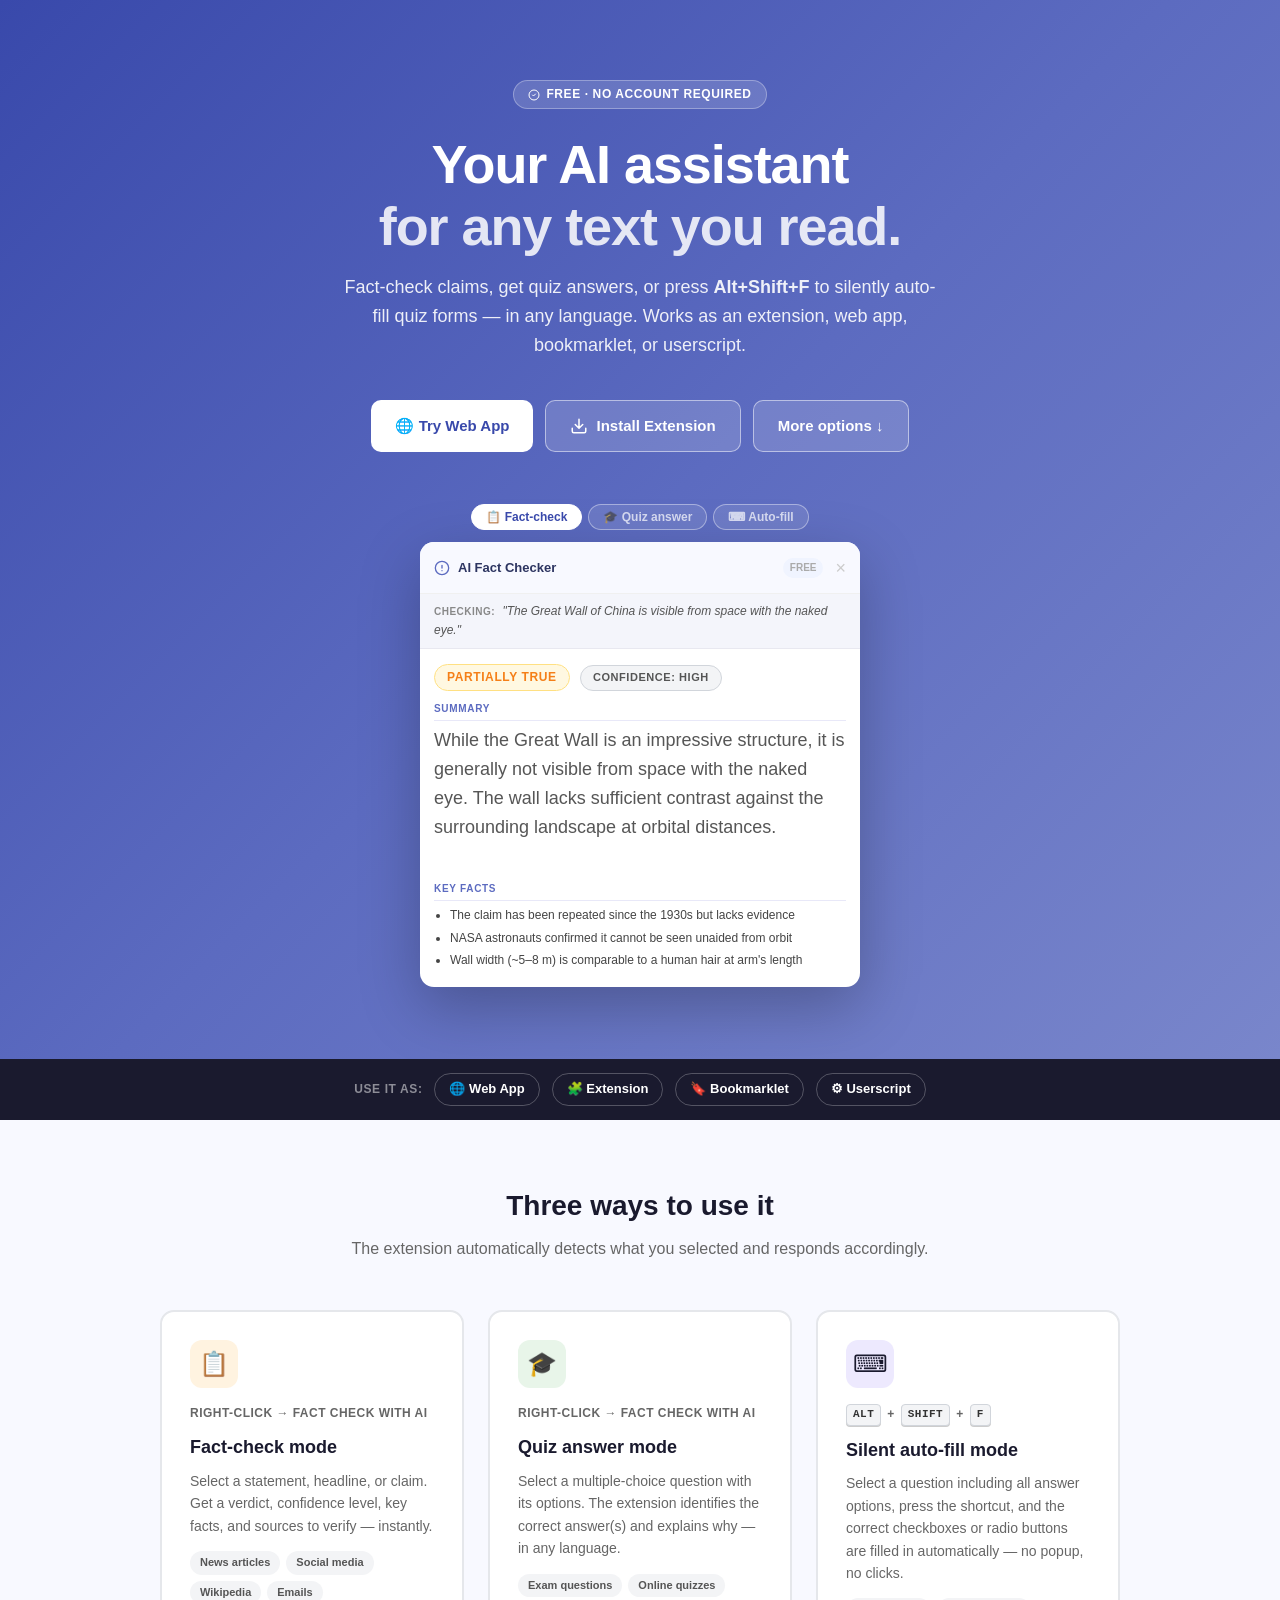
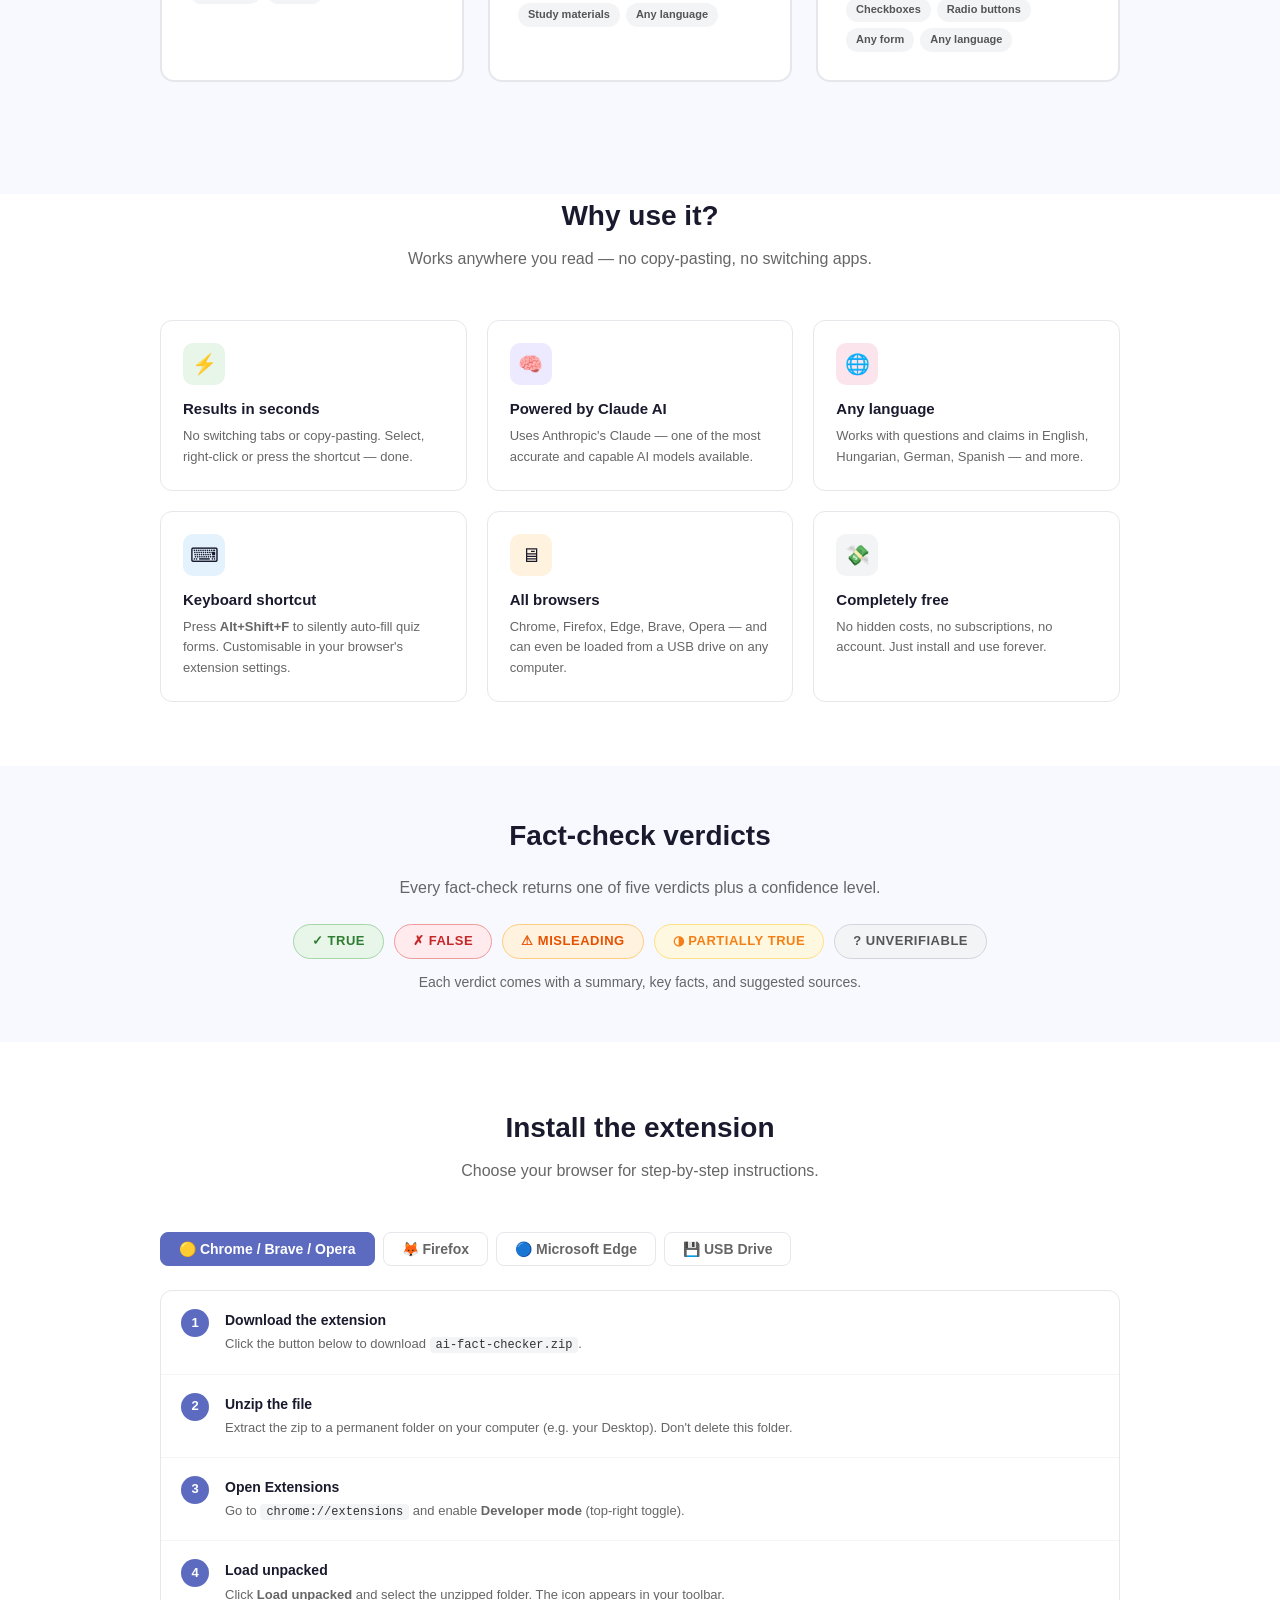
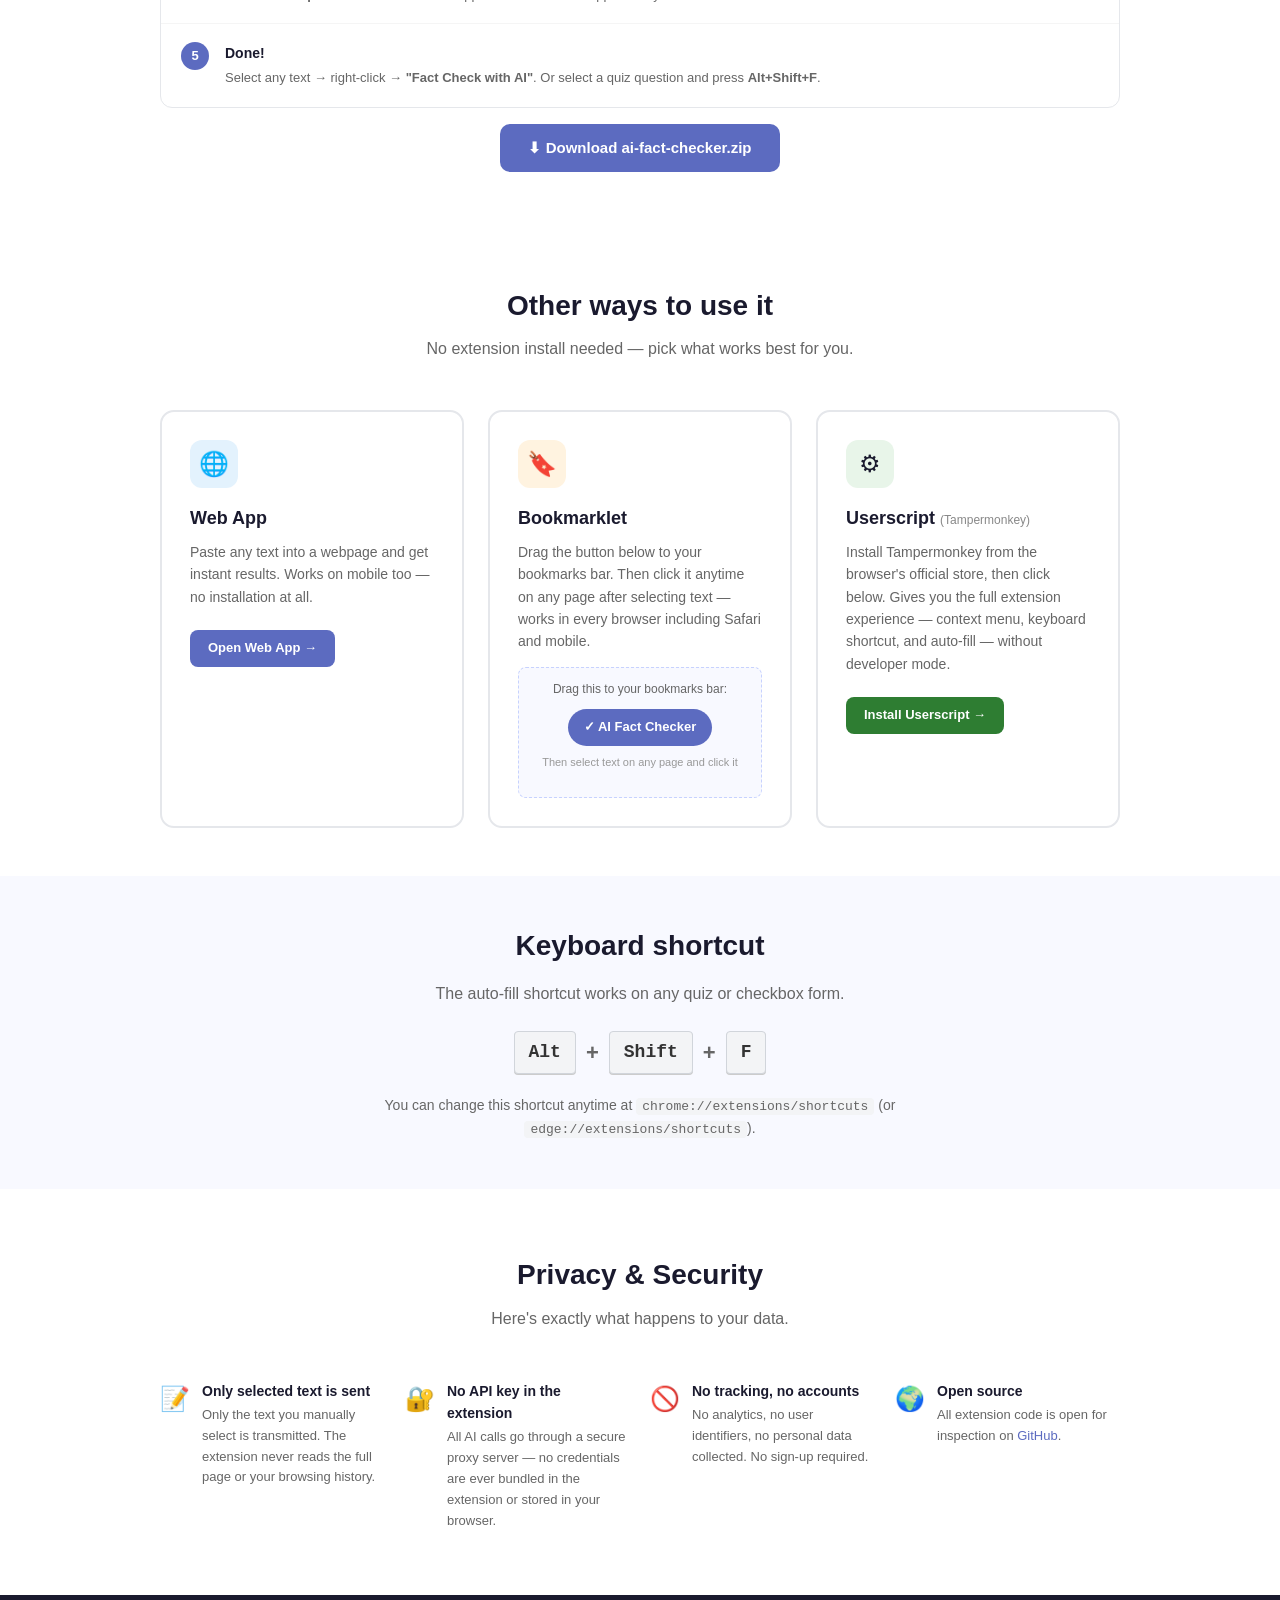
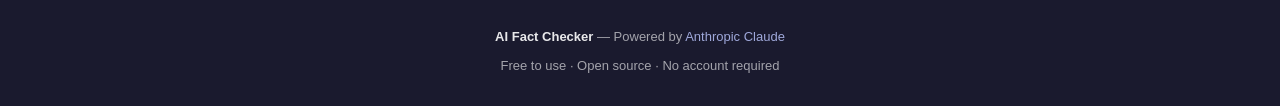
==== commit 38e00bbb: "Landing page: reflect all 4 usage options prominently - Title & meta updated to drop "extension only" ====
--- a/index.html
+++ b/index.html
@@ -3,8 +3,8 @@
 <head>
   <meta charset="UTF-8" />
   <meta name="viewport" content="width=device-width, initial-scale=1.0" />
-  <title>AI Fact Checker — Browser Extension</title>
-  <meta name="description" content="Select any text on any webpage. Fact-check claims, get quiz answers, or silently auto-fill quizzes with a keyboard shortcut. Free, no account needed." />
+  <title>AI Fact Checker — Free AI Tool for Any Browser</title>
+  <meta name="description" content="Fact-check claims, get quiz answers, or auto-fill quiz forms — as a browser extension, web app, bookmarklet, or userscript. Free, no account needed." />
   <style>
     *, *::before, *::after { box-sizing: border-box; margin: 0; padding: 0; }
 
@@ -340,17 +340,20 @@
 <section class="hero">
   <div class="hero-badge">
     <svg width="12" height="12" viewBox="0 0 24 24" fill="none"><circle cx="12" cy="12" r="10" stroke="currentColor" stroke-width="2"/><path d="M9 12l2 2 4-4" stroke="currentColor" stroke-width="2" stroke-linecap="round" stroke-linejoin="round"/></svg>
-    Free Browser Extension
+    Free · No account required
   </div>
   <h1>Your AI assistant<br/><span>for any text you read.</span></h1>
-  <p>Fact-check claims, get quiz answers, or press <strong>Alt+Shift+F</strong> to silently auto-fill quiz forms — in any language. Completely free.</p>
+  <p>Fact-check claims, get quiz answers, or press <strong>Alt+Shift+F</strong> to silently auto-fill quiz forms — in any language. Works as an extension, web app, bookmarklet, or userscript.</p>
 
   <div class="hero-buttons">
-    <a href="#install" class="btn btn-white">
+    <a href="app.html" class="btn btn-white">
+      🌐 Try Web App
+    </a>
+    <a href="#install" class="btn btn-ghost">
       <svg width="18" height="18" viewBox="0 0 24 24" fill="none"><path d="M21 15v4a2 2 0 01-2 2H5a2 2 0 01-2-2v-4M7 10l5 5 5-5M12 15V3" stroke="currentColor" stroke-width="2" stroke-linecap="round" stroke-linejoin="round"/></svg>
       Install Extension
     </a>
-    <a href="#modes" class="btn btn-ghost">See what it does</a>
+    <a href="#other-ways" class="btn btn-ghost">More options ↓</a>
   </div>
 
   <div class="demo-wrap">
@@ -419,6 +422,15 @@
   </div>
 </section>
 
+<!-- ════ QUICK ACCESS STRIP ════ -->
+<div style="background:#1a1a2e;padding:14px 24px;display:flex;flex-wrap:wrap;gap:12px;justify-content:center;align-items:center">
+  <span style="color:rgba(255,255,255,0.5);font-size:12px;font-weight:600;text-transform:uppercase;letter-spacing:.05em">Use it as:</span>
+  <a href="app.html" style="color:white;font-size:13px;font-weight:600;text-decoration:none;padding:5px 14px;border-radius:20px;border:1.5px solid rgba(255,255,255,0.25);transition:all .15s" onmouseover="this.style.borderColor='white'" onmouseout="this.style.borderColor='rgba(255,255,255,0.25)'">🌐 Web App</a>
+  <a href="#install" style="color:white;font-size:13px;font-weight:600;text-decoration:none;padding:5px 14px;border-radius:20px;border:1.5px solid rgba(255,255,255,0.25);transition:all .15s" onmouseover="this.style.borderColor='white'" onmouseout="this.style.borderColor='rgba(255,255,255,0.25)'">🧩 Extension</a>
+  <a href="#other-ways" style="color:white;font-size:13px;font-weight:600;text-decoration:none;padding:5px 14px;border-radius:20px;border:1.5px solid rgba(255,255,255,0.25);transition:all .15s" onmouseover="this.style.borderColor='white'" onmouseout="this.style.borderColor='rgba(255,255,255,0.25)'">🔖 Bookmarklet</a>
+  <a href="fact-checker.user.js" style="color:white;font-size:13px;font-weight:600;text-decoration:none;padding:5px 14px;border-radius:20px;border:1.5px solid rgba(255,255,255,0.25);transition:all .15s" onmouseover="this.style.borderColor='white'" onmouseout="this.style.borderColor='rgba(255,255,255,0.25)'">⚙ Userscript</a>
+</div>
+
 <!-- ════ MODES ════ -->
 <section class="section" id="modes">
   <div class="section-inner">
@@ -589,7 +601,7 @@
 </section>
 
 <!-- ════ OTHER WAYS ════ -->
-<section class="section" style="background:white;padding-top:48px;padding-bottom:48px">
+<section id="other-ways" class="section" style="background:white;padding-top:48px;padding-bottom:48px">
   <div class="section-inner">
     <h2 class="section-title">Other ways to use it</h2>
     <p class="section-sub">No extension install needed — pick what works best for you.</p>
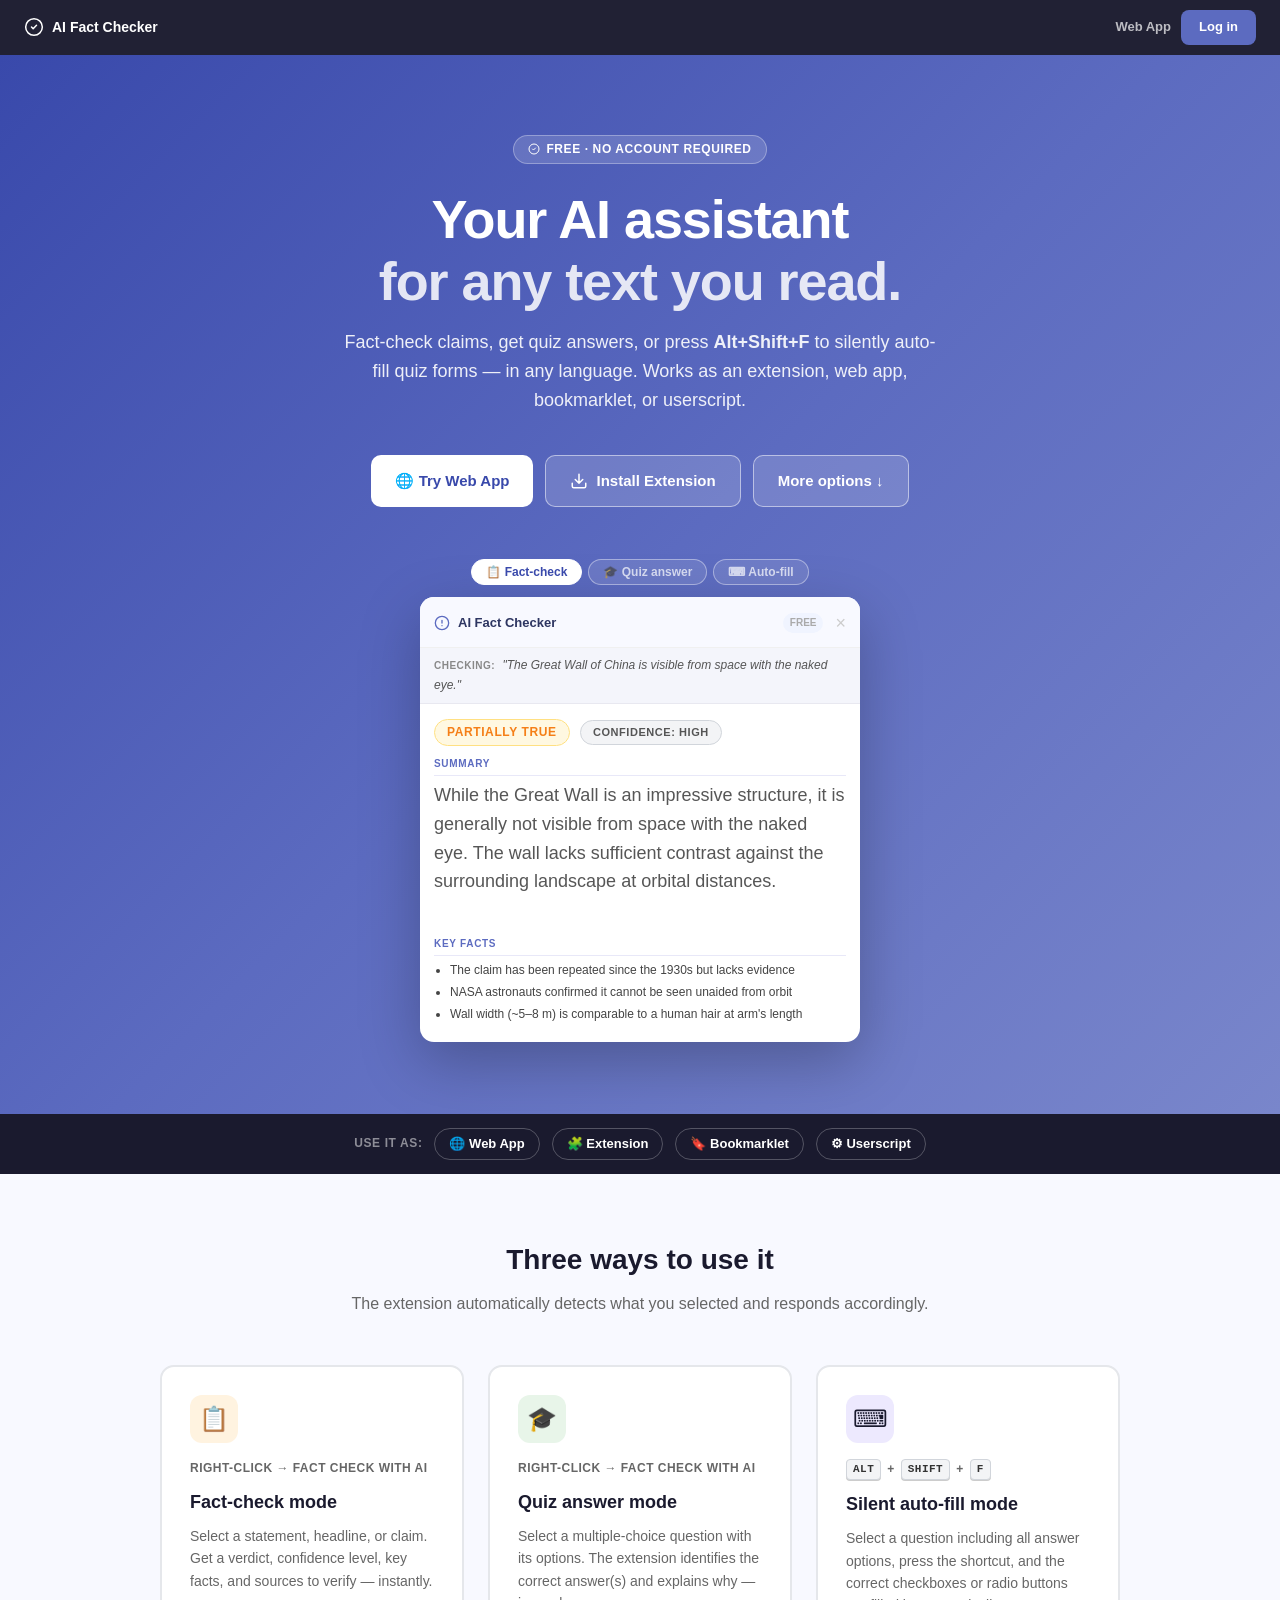
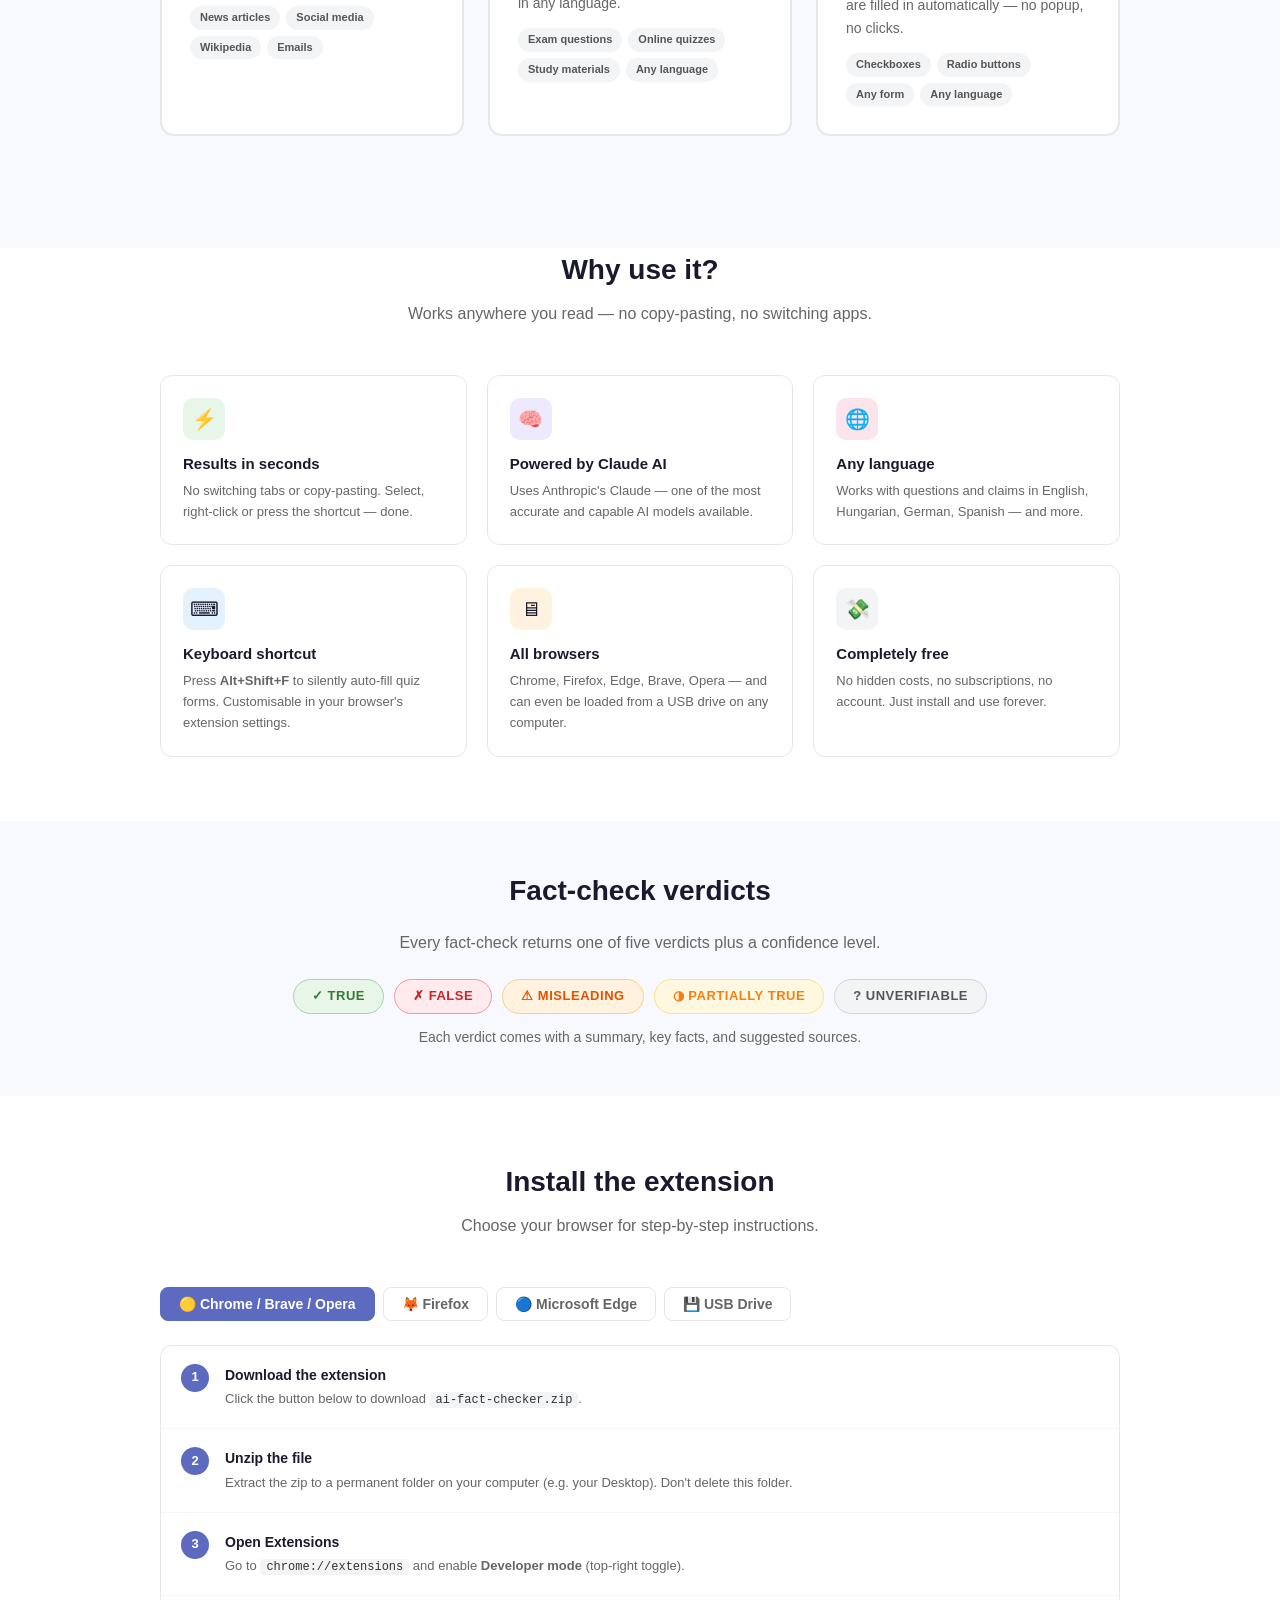
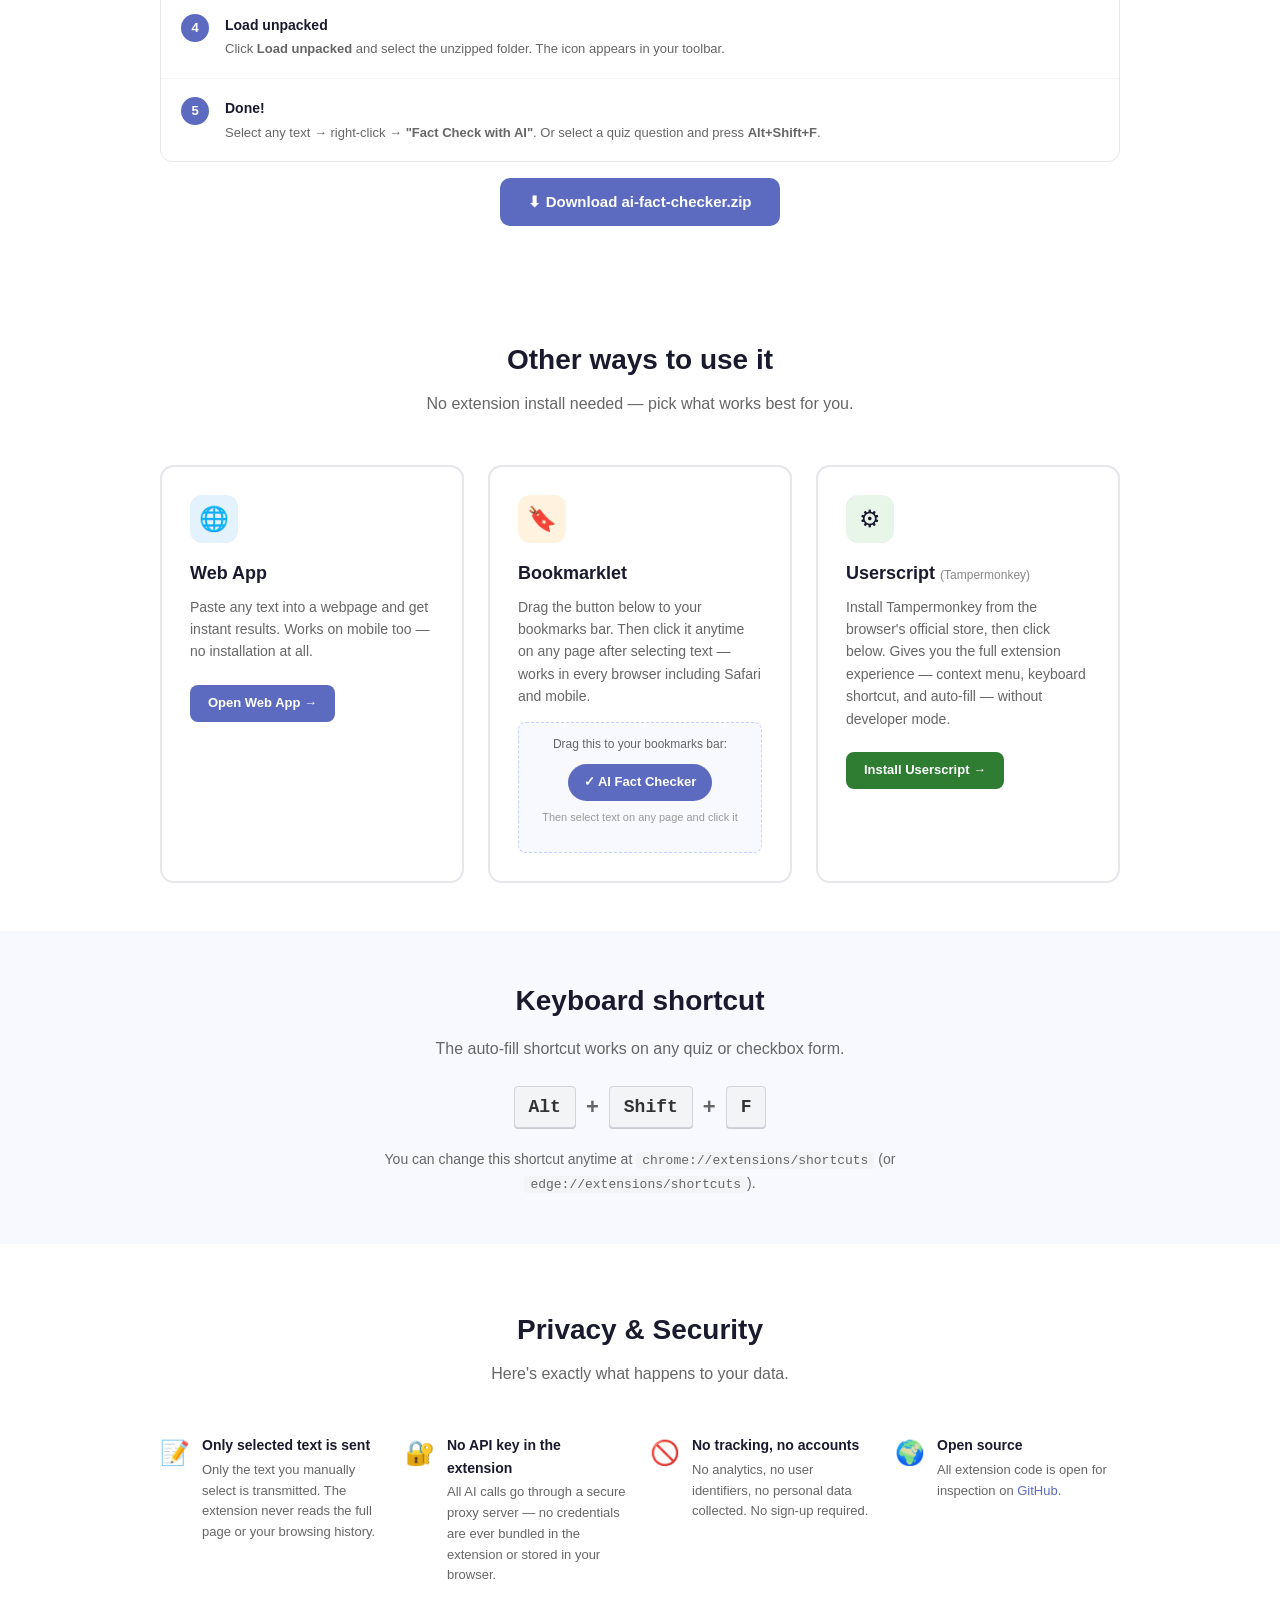
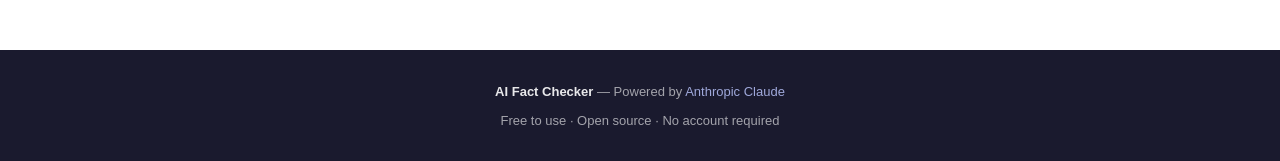
==== commit 97a732b0: "Add sticky nav with Log in button to landing page" ====
--- a/index.html
+++ b/index.html
@@ -335,6 +335,18 @@
   </style>
 </head>
 <body>
+
+<!-- ════ NAV ════ -->
+<nav style="position:sticky;top:0;z-index:999;background:rgba(26,26,46,.97);backdrop-filter:blur(8px);padding:10px 24px;display:flex;align-items:center;justify-content:space-between">
+  <a href="index.html" style="color:white;font-weight:700;font-size:14px;text-decoration:none;display:flex;align-items:center;gap:8px">
+    <svg width="20" height="20" viewBox="0 0 24 24" fill="none"><circle cx="12" cy="12" r="10" stroke="white" stroke-width="1.8"/><path d="M9 12l2 2 4-4" stroke="white" stroke-width="1.8" stroke-linecap="round" stroke-linejoin="round"/></svg>
+    AI Fact Checker
+  </a>
+  <div style="display:flex;align-items:center;gap:10px">
+    <a href="app.html" style="color:rgba(255,255,255,.7);font-size:13px;font-weight:600;text-decoration:none" onmouseover="this.style.color='white'" onmouseout="this.style.color='rgba(255,255,255,.7)'">Web App</a>
+    <a href="dashboard.html" style="padding:7px 18px;background:#5c6bc0;color:white;border-radius:8px;font-size:13px;font-weight:600;text-decoration:none;transition:background .15s" onmouseover="this.style.background='#3949ab'" onmouseout="this.style.background='#5c6bc0'">Log in</a>
+  </div>
+</nav>
 
 <!-- ════ HERO ════ -->
 <section class="hero">
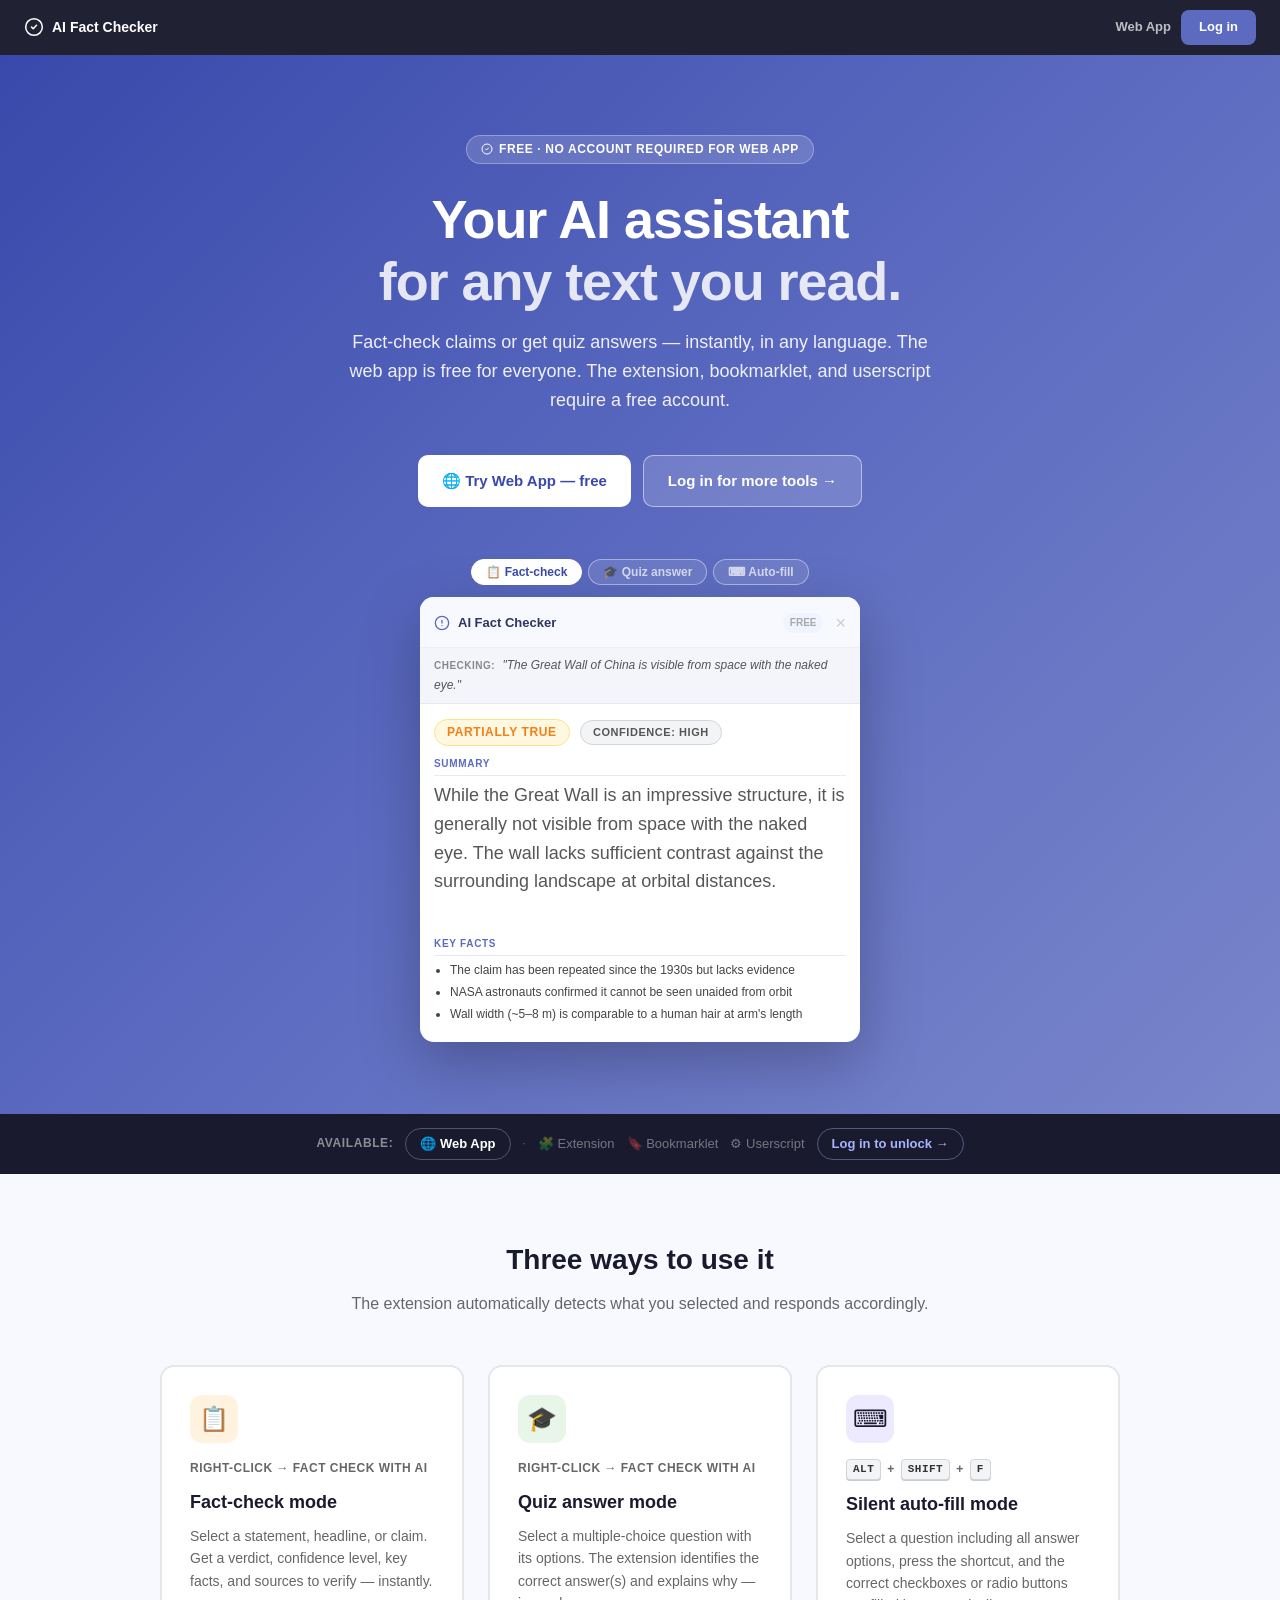
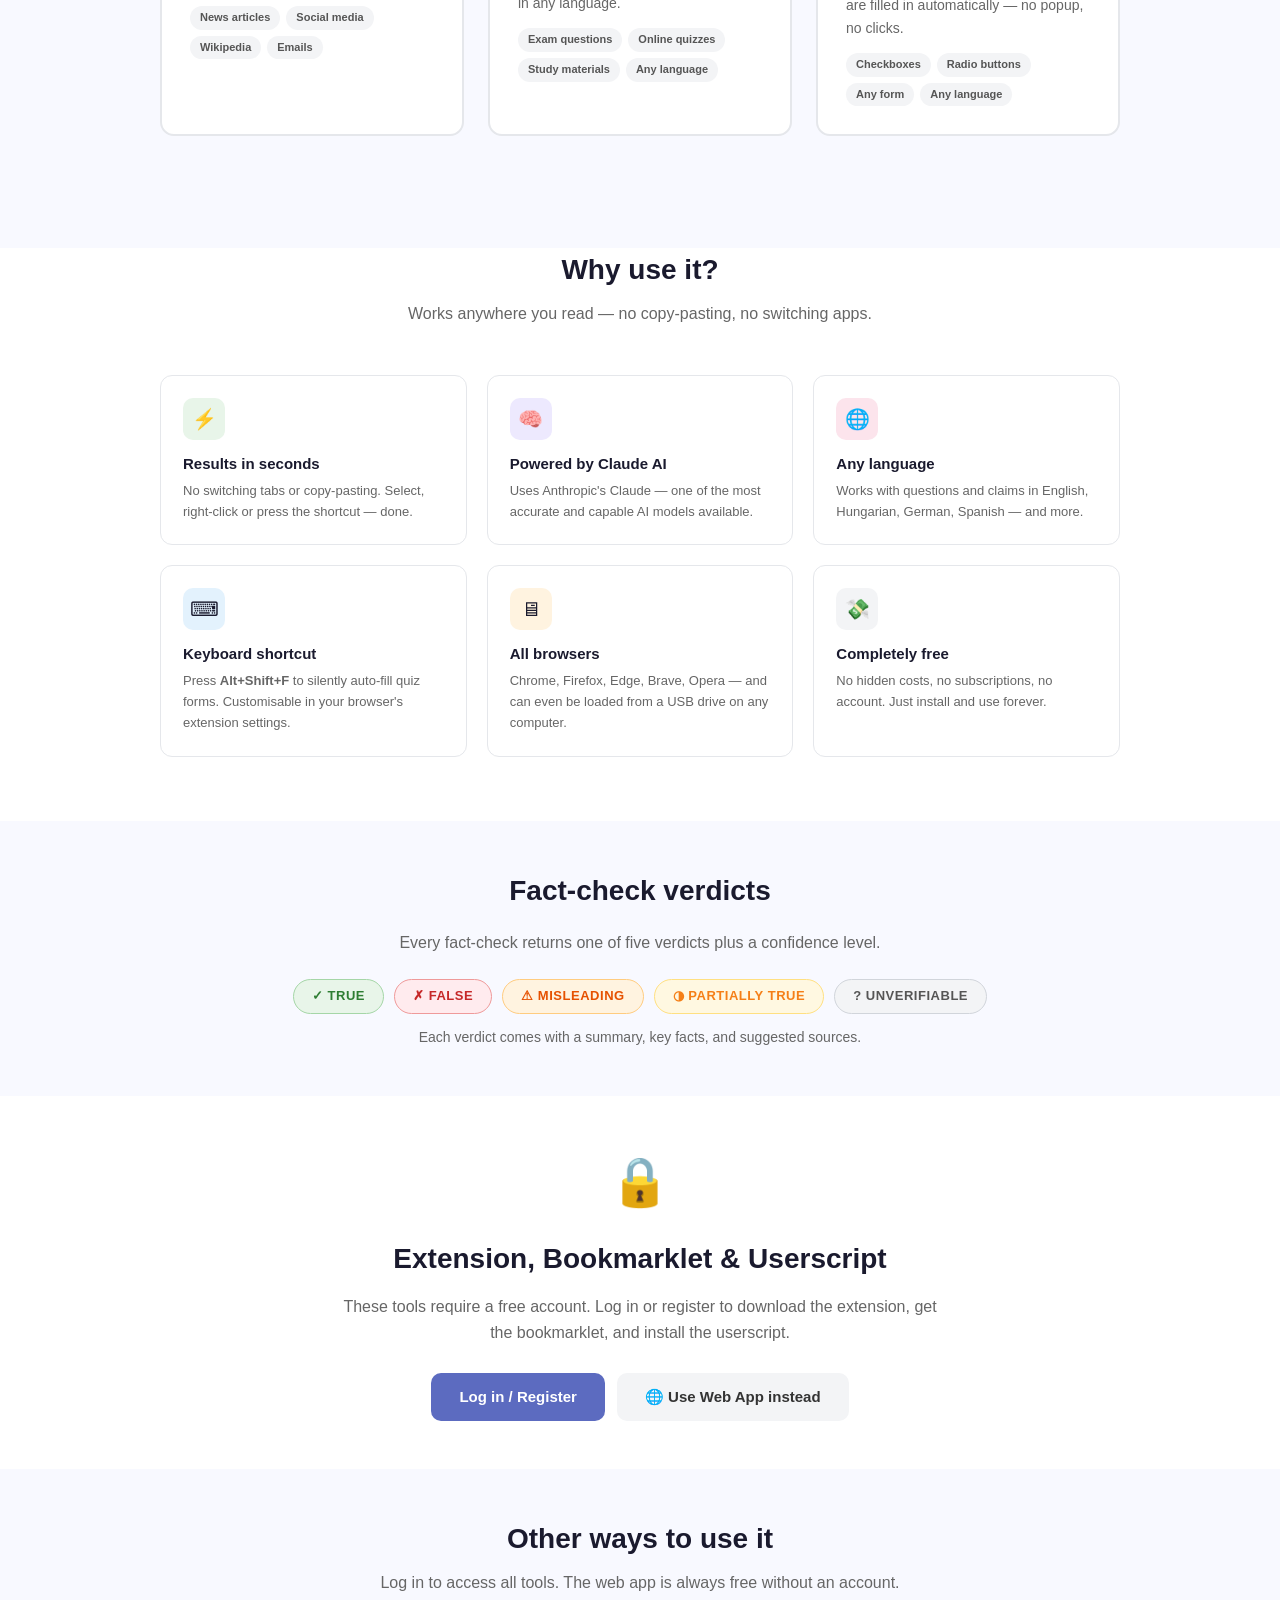
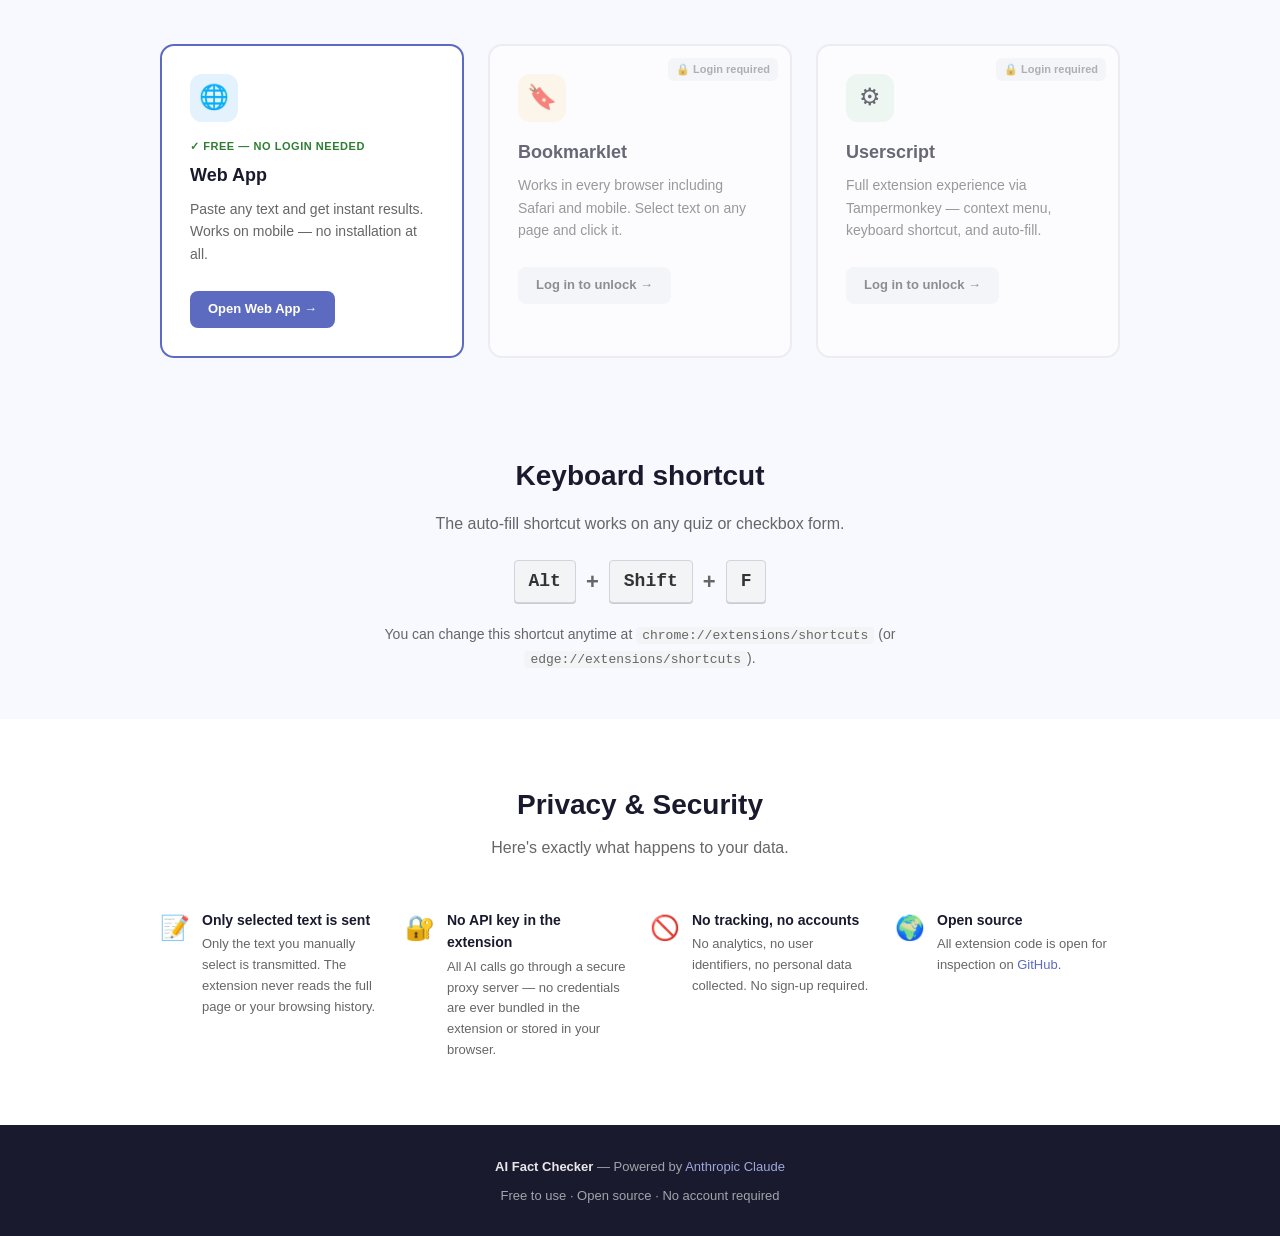
==== commit 05f5de64: "Gate tools behind login on landing page - Hero: web app is the primary CTA, "Log in for more tools" " ====
--- a/index.html
+++ b/index.html
@@ -352,20 +352,18 @@
 <section class="hero">
   <div class="hero-badge">
     <svg width="12" height="12" viewBox="0 0 24 24" fill="none"><circle cx="12" cy="12" r="10" stroke="currentColor" stroke-width="2"/><path d="M9 12l2 2 4-4" stroke="currentColor" stroke-width="2" stroke-linecap="round" stroke-linejoin="round"/></svg>
-    Free · No account required
+    Free · No account required for web app
   </div>
   <h1>Your AI assistant<br/><span>for any text you read.</span></h1>
-  <p>Fact-check claims, get quiz answers, or press <strong>Alt+Shift+F</strong> to silently auto-fill quiz forms — in any language. Works as an extension, web app, bookmarklet, or userscript.</p>
+  <p>Fact-check claims or get quiz answers — instantly, in any language. The web app is free for everyone. The extension, bookmarklet, and userscript require a free account.</p>
 
   <div class="hero-buttons">
     <a href="app.html" class="btn btn-white">
-      🌐 Try Web App
+      🌐 Try Web App — free
     </a>
-    <a href="#install" class="btn btn-ghost">
-      <svg width="18" height="18" viewBox="0 0 24 24" fill="none"><path d="M21 15v4a2 2 0 01-2 2H5a2 2 0 01-2-2v-4M7 10l5 5 5-5M12 15V3" stroke="currentColor" stroke-width="2" stroke-linecap="round" stroke-linejoin="round"/></svg>
-      Install Extension
+    <a href="dashboard.html" class="btn btn-ghost">
+      Log in for more tools →
     </a>
-    <a href="#other-ways" class="btn btn-ghost">More options ↓</a>
   </div>
 
   <div class="demo-wrap">
@@ -436,11 +434,13 @@
 
 <!-- ════ QUICK ACCESS STRIP ════ -->
 <div style="background:#1a1a2e;padding:14px 24px;display:flex;flex-wrap:wrap;gap:12px;justify-content:center;align-items:center">
-  <span style="color:rgba(255,255,255,0.5);font-size:12px;font-weight:600;text-transform:uppercase;letter-spacing:.05em">Use it as:</span>
+  <span style="color:rgba(255,255,255,0.5);font-size:12px;font-weight:600;text-transform:uppercase;letter-spacing:.05em">Available:</span>
   <a href="app.html" style="color:white;font-size:13px;font-weight:600;text-decoration:none;padding:5px 14px;border-radius:20px;border:1.5px solid rgba(255,255,255,0.25);transition:all .15s" onmouseover="this.style.borderColor='white'" onmouseout="this.style.borderColor='rgba(255,255,255,0.25)'">🌐 Web App</a>
-  <a href="#install" style="color:white;font-size:13px;font-weight:600;text-decoration:none;padding:5px 14px;border-radius:20px;border:1.5px solid rgba(255,255,255,0.25);transition:all .15s" onmouseover="this.style.borderColor='white'" onmouseout="this.style.borderColor='rgba(255,255,255,0.25)'">🧩 Extension</a>
-  <a href="#other-ways" style="color:white;font-size:13px;font-weight:600;text-decoration:none;padding:5px 14px;border-radius:20px;border:1.5px solid rgba(255,255,255,0.25);transition:all .15s" onmouseover="this.style.borderColor='white'" onmouseout="this.style.borderColor='rgba(255,255,255,0.25)'">🔖 Bookmarklet</a>
-  <a href="fact-checker.user.js" style="color:white;font-size:13px;font-weight:600;text-decoration:none;padding:5px 14px;border-radius:20px;border:1.5px solid rgba(255,255,255,0.25);transition:all .15s" onmouseover="this.style.borderColor='white'" onmouseout="this.style.borderColor='rgba(255,255,255,0.25)'">⚙ Userscript</a>
+  <span style="color:rgba(255,255,255,0.3);font-size:12px">·</span>
+  <span style="color:rgba(255,255,255,0.4);font-size:13px">🧩 Extension</span>
+  <span style="color:rgba(255,255,255,0.4);font-size:13px">🔖 Bookmarklet</span>
+  <span style="color:rgba(255,255,255,0.4);font-size:13px">⚙ Userscript</span>
+  <a href="dashboard.html" style="color:#a5b4fc;font-size:13px;font-weight:600;text-decoration:none;padding:5px 14px;border-radius:20px;border:1.5px solid rgba(165,180,252,0.4);transition:all .15s" onmouseover="this.style.borderColor='#a5b4fc'" onmouseout="this.style.borderColor='rgba(165,180,252,0.4)'">Log in to unlock →</a>
 </div>
 
 <!-- ════ MODES ════ -->
@@ -546,8 +546,25 @@
   </div>
 </section>
 
-<!-- ════ INSTALL ════ -->
-<section class="section" id="install" style="background:white">
+<!-- ════ LOGIN GATE ════ -->
+<section class="section" id="install" style="background:white;padding-top:48px;padding-bottom:48px">
+  <div class="section-inner" style="max-width:600px;text-align:center">
+    <div style="font-size:48px;margin-bottom:16px">🔒</div>
+    <h2 class="section-title" style="margin-bottom:12px">Extension, Bookmarklet &amp; Userscript</h2>
+    <p style="color:var(--muted);font-size:16px;margin-bottom:28px">These tools require a free account. Log in or register to download the extension, get the bookmarklet, and install the userscript.</p>
+    <div style="display:flex;gap:12px;justify-content:center;flex-wrap:wrap">
+      <a href="dashboard.html" style="display:inline-flex;align-items:center;gap:8px;padding:12px 28px;background:var(--blue);color:white;border-radius:10px;font-size:15px;font-weight:600;text-decoration:none">
+        Log in / Register
+      </a>
+      <a href="app.html" style="display:inline-flex;align-items:center;gap:8px;padding:12px 28px;background:#f3f4f6;color:#333;border-radius:10px;font-size:15px;font-weight:600;text-decoration:none">
+        🌐 Use Web App instead
+      </a>
+    </div>
+  </div>
+</section>
+
+<!-- ════ INSTALL (hidden — kept for logged-in deep links) ════ -->
+<section class="section" id="install-detail" style="background:white;display:none">
   <div class="section-inner">
     <h2 class="section-title">Install the extension</h2>
     <p class="section-sub">Choose your browser for step-by-step instructions.</p>
@@ -613,45 +630,38 @@
 </section>
 
 <!-- ════ OTHER WAYS ════ -->
-<section id="other-ways" class="section" style="background:white;padding-top:48px;padding-bottom:48px">
+<section id="other-ways" class="section" style="background:#f8f9ff;padding-top:48px;padding-bottom:48px">
   <div class="section-inner">
     <h2 class="section-title">Other ways to use it</h2>
-    <p class="section-sub">No extension install needed — pick what works best for you.</p>
+    <p class="section-sub">Log in to access all tools. The web app is always free without an account.</p>
 
     <div style="display:grid;grid-template-columns:repeat(auto-fit,minmax(260px,1fr));gap:24px">
 
-      <!-- Web App -->
-      <div class="mode-card">
+      <!-- Web App — always available -->
+      <div class="mode-card" style="border-color:#5c6bc0">
         <div class="mode-icon" style="background:#e3f2fd">🌐</div>
+        <div style="font-size:11px;font-weight:700;color:#2e7d32;text-transform:uppercase;letter-spacing:.05em;margin-bottom:6px">✓ Free — no login needed</div>
         <h3>Web App</h3>
-        <p>Paste any text into a webpage and get instant results. Works on mobile too — no installation at all.</p>
-        <a href="app.html" style="display:inline-flex;align-items:center;gap:6px;margin-top:8px;background:#5c6bc0;color:white;padding:8px 18px;border-radius:8px;font-size:13px;font-weight:600;text-decoration:none">
-          Open Web App →
-        </a>
-      </div>
-
-      <!-- Bookmarklet -->
-      <div class="mode-card">
+        <p>Paste any text and get instant results. Works on mobile — no installation at all.</p>
+        <a href="app.html" style="display:inline-flex;align-items:center;gap:6px;margin-top:12px;background:#5c6bc0;color:white;padding:8px 18px;border-radius:8px;font-size:13px;font-weight:600;text-decoration:none">Open Web App →</a>
+      </div>
+
+      <!-- Bookmarklet — locked -->
+      <div class="mode-card" style="opacity:.65;position:relative">
+        <div style="position:absolute;top:12px;right:12px;background:#f3f4f6;border-radius:6px;padding:3px 8px;font-size:11px;font-weight:700;color:#888">🔒 Login required</div>
         <div class="mode-icon" style="background:#fff3e0">🔖</div>
         <h3>Bookmarklet</h3>
-        <p>Drag the button below to your bookmarks bar. Then click it anytime on any page after selecting text — works in every browser including Safari and mobile.</p>
-        <div style="margin-top:12px;padding:12px;background:#f8f9ff;border-radius:8px;border:1px dashed #c7d2fe;text-align:center">
-          <p style="font-size:12px;color:#666;margin-bottom:10px">Drag this to your bookmarks bar:</p>
-          <a id="bookmarklet-link" href="javascript:(function%20()%20%7B%20var%20PROXY%20%3D%20'https%3A%2F%2Ffact-checker-proxy.kuruczpeter.workers.dev'%3B%20var%20TOKEN%20%3D%20'fc-ext-v1-a9k2m7'%3B%20var%20ID%20%3D%20'_afc_panel'%3B%20var%20text%20%3D%20(window.getSelection()%20%7C%7C%20%7B%7D).toString().trim()%3B%20if%20(!text)%20%7B%20alert('AI%20Fact%20Checker%3A%20please%20select%20some%20text%20first.')%3B%20return%3B%20%7D%20var%20old%20%3D%20document.getElementById(ID)%3B%20if%20(old)%20old.remove()%3B%20if%20(!document.getElementById('_afc_style'))%20%7B%20var%20st%20%3D%20document.createElement('style')%3B%20st.id%20%3D%20'_afc_style'%3B%20st.textContent%20%3D%20'%40keyframes%20_afc_spin%7Bto%7Btransform%3Arotate(360deg)%7D%7D'%3B%20document.head.appendChild(st)%3B%20%7D%20var%20p%20%3D%20document.createElement('div')%3B%20p.id%20%3D%20ID%3B%20p.style.cssText%20%3D%20'all%3Ainitial%3Bposition%3Afixed%3Bbottom%3A24px%3Bright%3A24px%3Bwidth%3A380px%3Bmax-width%3Acalc(100vw%20-%2048px)%3Bmax-height%3A70vh%3Bbackground%3A%23fff%3Bborder-radius%3A12px%3Bbox-shadow%3A0%208px%2032px%20rgba(0%2C0%2C0%2C.18)%3Bfont-family%3A-apple-system%2CBlinkMacSystemFont%2C%22Segoe%20UI%22%2CRoboto%2Csans-serif%3Bfont-size%3A14px%3Bcolor%3A%231a1a2e%3Bz-index%3A2147483647%3Bdisplay%3Aflex%3Bflex-direction%3Acolumn%3Boverflow%3Ahidden%3Bopacity%3A0%3Btransform%3AtranslateY(12px)%3Btransition%3Aopacity%20.2s%2Ctransform%20.2s'%3B%20p.innerHTML%20%3D%20'%3Cdiv%20style%3D%22display%3Aflex%3Balign-items%3Acenter%3Bgap%3A8px%3Bpadding%3A12px%2014px%2010px%3Bbackground%3A%23f8f9ff%3Bborder-bottom%3A1px%20solid%20%23f0f0f0%3Bflex-shrink%3A0%22%3E'%20%2B%20'%3Cspan%20style%3D%22font-weight%3A600%3Bfont-size%3A14px%3Bcolor%3A%232d3561%3Bflex%3A1%22%3EAI%20Fact%20Checker%3C%2Fspan%3E'%20%2B%20'%3Cbutton%20id%3D%22_afc_close%22%20style%3D%22background%3Anone%3Bborder%3Anone%3Bcursor%3Apointer%3Bfont-size%3A20px%3Bline-height%3A1%3Bcolor%3A%23888%3Bpadding%3A0%202px%22%3E%C3%97%3C%2Fbutton%3E'%20%2B%20'%3C%2Fdiv%3E'%20%2B%20'%3Cdiv%20style%3D%22padding%3A8px%2014px%3Bbackground%3A%23f4f5fb%3Bborder-bottom%3A1px%20solid%20%23e8e8f0%3Bfont-size%3A12px%3Bcolor%3A%23555%3Bfont-style%3Aitalic%3Bflex-shrink%3A0%22%3E'%20%2B%20'%22'%20%2B%20esc(text.slice(0%2C%20100))%20%2B%20(text.length%20%3E%20100%20%3F%20'%E2%80%A6'%20%3A%20'')%20%2B%20'%22'%20%2B%20'%3C%2Fdiv%3E'%20%2B%20'%3Cdiv%20id%3D%22_afc_body%22%20style%3D%22padding%3A14px%3Boverflow-y%3Aauto%3Bflex%3A1%22%3E'%20%2B%20'%3Cdiv%20style%3D%22display%3Aflex%3Bflex-direction%3Acolumn%3Balign-items%3Acenter%3Bgap%3A12px%3Bpadding%3A20px%200%3Bcolor%3A%23666%3Bfont-size%3A13px%22%3E'%20%2B%20'%3Cdiv%20style%3D%22width%3A28px%3Bheight%3A28px%3Bborder%3A3px%20solid%20%23e0e4f8%3Bborder-top-color%3A%235c6bc0%3Bborder-radius%3A50%25%3Banimation%3A_afc_spin%20.8s%20linear%20infinite%22%3E%3C%2Fdiv%3E'%20%2B%20'%3Cspan%3EAnalyzing%E2%80%A6%3C%2Fspan%3E%3C%2Fdiv%3E%3C%2Fdiv%3E'%3B%20document.body.appendChild(p)%3B%20p.querySelector('%23_afc_close').onclick%20%3D%20function%20()%20%7B%20p.remove()%3B%20%7D%3B%20requestAnimationFrame(function%20()%20%7B%20p.style.opacity%20%3D%20'1'%3B%20p.style.transform%20%3D%20'translateY(0)'%3B%20%7D)%3B%20fetch(PROXY%2C%20%7B%20method%3A%20'POST'%2C%20headers%3A%20%7B%20'Content-Type'%3A%20'application%2Fjson'%2C%20'X-Extension-Token'%3A%20TOKEN%20%7D%2C%20body%3A%20JSON.stringify(%7B%20text%3A%20text%20%7D)%20%7D)%20.then(function%20(r)%20%7B%20return%20r.json()%3B%20%7D)%20.then(function%20(d)%20%7B%20var%20b%20%3D%20document.getElementById('_afc_body')%3B%20if%20(!b)%20return%3B%20if%20(d.error)%20%7B%20b.innerHTML%20%3D%20err(d.error)%3B%20return%3B%20%7D%20b.innerHTML%20%3D%20render(d.result%20%7C%7C%20'')%3B%20%7D)%20.catch(function%20(e)%20%7B%20var%20b%20%3D%20document.getElementById('_afc_body')%3B%20if%20(b)%20b.innerHTML%20%3D%20err(e.message)%3B%20%7D)%3B%20function%20esc(s)%20%7B%20return%20String(s).replace(%2F%26%2Fg%2C'%26amp%3B').replace(%2F%3C%2Fg%2C'%26lt%3B').replace(%2F%3E%2Fg%2C'%26gt%3B').replace(%2F%22%2Fg%2C'%26quot%3B')%3B%20%7D%20function%20err(msg)%20%7B%20return%20'%3Cdiv%20style%3D%22display%3Aflex%3Balign-items%3Aflex-start%3Bgap%3A10px%3Bcolor%3A%23c62828%3Bbackground%3A%23fff5f5%3Bborder%3A1px%20solid%20%23ffcdd2%3Bborder-radius%3A8px%3Bpadding%3A12px%3Bfont-size%3A13px%22%3E%E2%9A%A0%20'%20%2B%20esc(msg)%20%2B%20'%3C%2Fdiv%3E'%3B%20%7D%20function%20sectionTitle(label%2C%20green)%20%7B%20var%20col%20%3D%20green%20%3F%20'%232e7d32'%20%3A%20'%235c6bc0'%3B%20var%20bdr%20%3D%20green%20%3F%20'%23a5d6a7'%20%3A%20'%23e8e8f8'%3B%20return%20'%3Cdiv%20style%3D%22font-size%3A11px%3Bfont-weight%3A700%3Btext-transform%3Auppercase%3Bletter-spacing%3A.07em%3Bcolor%3A'%20%2B%20col%20%2B%20'%3Bmargin%3A12px%200%206px%3Bpadding-bottom%3A4px%3Bborder-bottom%3A1px%20solid%20'%20%2B%20bdr%20%2B%20'%22%3E'%20%2B%20label%20%2B%20'%3C%2Fdiv%3E'%3B%20%7D%20function%20render(text)%20%7B%20var%20lines%20%3D%20text.split('%5Cn')%3B%20var%20html%20%3D%20''%3B%20var%20inList%20%3D%20false%3B%20var%20isQ%20%3D%20lines.some(function%20(l)%20%7B%20return%20l.indexOf('TYPE%3A%20QUESTION')%20%3E%3D%200%3B%20%7D)%3B%20for%20(var%20i%20%3D%200%3B%20i%20%3C%20lines.length%3B%20i%2B%2B)%20%7B%20var%20line%20%3D%20lines%5Bi%5D.replace(%2F%5Cs%2B%24%2F%2C%20'')%3B%20if%20(%2F%5ETYPE%3A%2F.test(line))%20continue%3B%20if%20(isQ)%20%7B%20if%20(%2F%5ECORRECT%20ANSWER%2Fi.test(line))%20%7B%20if%20(inList)%20%7B%20html%20%2B%3D%20'%3C%2Ful%3E'%3B%20inList%20%3D%20false%3B%20%7D%20html%20%2B%3D%20sectionTitle('%E2%9C%93%20Correct%20Answer(s)'%2C%20true)%3B%20continue%3B%20%7D%20if%20(%2F%5ECONFIDENCE%3A%2Fi.test(line))%20%7B%20if%20(inList)%20%7B%20html%20%2B%3D%20'%3C%2Ful%3E'%3B%20inList%20%3D%20false%3B%20%7D%20html%20%2B%3D%20confLine(line.replace(%2F%5ECONFIDENCE%3A%2Fi%2C%20'').trim())%3B%20continue%3B%20%7D%20if%20(%2F%5EEXPLANATION%3A%2Fi.test(line))%20%7B%20if%20(inList)%20%7B%20html%20%2B%3D%20'%3C%2Ful%3E'%3B%20inList%20%3D%20false%3B%20%7D%20html%20%2B%3D%20sectionTitle('Explanation'%2C%20false)%3B%20continue%3B%20%7D%20if%20(%2F%5E%5B-%E2%80%A2%5D%20%2F.test(line))%20%7B%20if%20(!inList)%20%7B%20html%20%2B%3D%20'%3Cul%20style%3D%22list-style%3Anone%3Bpadding%3A0%3Bmargin%3A0%200%208px%22%3E'%3B%20inList%20%3D%20true%3B%20%7D%20html%20%2B%3D%20'%3Cli%20style%3D%22background%3A%23e8f5e9%3Bborder%3A1.5px%20solid%20%23a5d6a7%3Bborder-radius%3A6px%3Bpadding%3A6px%2010px%3Bmargin-bottom%3A5px%3Bcolor%3A%231b5e20%3Bfont-size%3A13px%3Bfont-weight%3A500%22%3E'%20%2B%20esc(line.slice(2))%20%2B%20'%3C%2Fli%3E'%3B%20continue%3B%20%7D%20%7D%20else%20%7B%20if%20(%2F%5EVERDICT%3A%2F.test(line))%20%7B%20if%20(inList)%20%7B%20html%20%2B%3D%20'%3C%2Ful%3E'%3B%20inList%20%3D%20false%3B%20%7D%20var%20val%20%3D%20line.replace(%2F%5EVERDICT%3A%2F%2C%20'').trim()%3B%20var%20styles%20%3D%20%7B%20TRUE%3A%20%5B'%23e8f5e9'%2C'%232e7d32'%2C'%23a5d6a7'%5D%2C%20FALSE%3A%20%5B'%23ffebee'%2C'%23c62828'%2C'%23ef9a9a'%5D%2C%20MISLEADING%3A%20%5B'%23fff3e0'%2C'%23e65100'%2C'%23ffcc80'%5D%2C%20'PARTIALLY%20TRUE'%3A%20%5B'%23fff8e1'%2C'%23f57f17'%2C'%23ffe082'%5D%20%7D%3B%20var%20vs%20%3D%20styles%5Bval%5D%20%7C%7C%20%5B'%23f3f4f6'%2C'%23555'%2C'%23d1d5db'%5D%3B%20html%20%2B%3D%20'%3Cdiv%20style%3D%22margin-bottom%3A10px%22%3E%3Cspan%20style%3D%22display%3Ainline-block%3Bpadding%3A4px%2014px%3Bborder-radius%3A20px%3Bfont-weight%3A700%3Bfont-size%3A13px%3Bletter-spacing%3A.05em%3Btext-transform%3Auppercase%3Bbackground%3A'%20%2B%20vs%5B0%5D%20%2B%20'%3Bcolor%3A'%20%2B%20vs%5B1%5D%20%2B%20'%3Bborder%3A1.5px%20solid%20'%20%2B%20vs%5B2%5D%20%2B%20'%22%3E'%20%2B%20esc(val)%20%2B%20'%3C%2Fspan%3E%3C%2Fdiv%3E'%3B%20continue%3B%20%7D%20if%20(%2F%5ECONFIDENCE%3A%2F.test(line))%20%7B%20if%20(inList)%20%7B%20html%20%2B%3D%20'%3C%2Ful%3E'%3B%20inList%20%3D%20false%3B%20%7D%20html%20%2B%3D%20confLine(line.replace(%2F%5ECONFIDENCE%3A%2F%2C%20'').trim())%3B%20continue%3B%20%7D%20var%20sm%20%3D%20line.match(%2F%5E(SUMMARY%7CKEY%20FACTS%7CSOURCES%20TO%20CHECK)%3A%3F%24%2F)%3B%20if%20(sm)%20%7B%20if%20(inList)%20%7B%20html%20%2B%3D%20'%3C%2Ful%3E'%3B%20inList%20%3D%20false%3B%20%7D%20html%20%2B%3D%20sectionTitle(sm%5B1%5D%2C%20false)%3B%20continue%3B%20%7D%20if%20(%2F%5E%5B-%E2%80%A2%5D%20%2F.test(line))%20%7B%20if%20(!inList)%20%7B%20html%20%2B%3D%20'%3Cul%20style%3D%22margin%3A0%200%208px%3Bpadding-left%3A18px%3Bfont-size%3A13px%3Bcolor%3A%23444%22%3E'%3B%20inList%20%3D%20true%3B%20%7D%20html%20%2B%3D%20'%3Cli%20style%3D%22margin-bottom%3A4px%22%3E'%20%2B%20esc(line.slice(2))%20%2B%20'%3C%2Fli%3E'%3B%20continue%3B%20%7D%20%7D%20if%20(inList)%20%7B%20html%20%2B%3D%20'%3C%2Ful%3E'%3B%20inList%20%3D%20false%3B%20%7D%20if%20(line.trim())%20html%20%2B%3D%20'%3Cp%20style%3D%22margin%3A0%200%208px%3Bfont-size%3A13px%3Bcolor%3A%23444%22%3E'%20%2B%20esc(line)%20%2B%20'%3C%2Fp%3E'%3B%20%7D%20if%20(inList)%20html%20%2B%3D%20'%3C%2Ful%3E'%3B%20return%20html%3B%20%7D%20function%20confLine(conf)%20%7B%20var%20cc%20%3D%20conf%20%3D%3D%3D%20'HIGH'%20%3F%20'%232e7d32'%20%3A%20conf%20%3D%3D%3D%20'MEDIUM'%20%3F%20'%23e65100'%20%3A%20'%23c62828'%3B%20return%20'%3Cdiv%20style%3D%22font-size%3A13px%3Bcolor%3A%23555%3Bmargin-bottom%3A10px%22%3E%3Cstrong%3EConfidence%3A%3C%2Fstrong%3E%20%3Cspan%20style%3D%22color%3A'%20%2B%20cc%20%2B%20'%3Bfont-weight%3A600%22%3E'%20%2B%20esc(conf)%20%2B%20'%3C%2Fspan%3E%3C%2Fdiv%3E'%3B%20%7D%20%7D)()%3B" style="display:inline-block;background:#5c6bc0;color:white;padding:8px 16px;border-radius:20px;font-size:13px;font-weight:600;text-decoration:none;cursor:grab">
-            ✓ AI Fact Checker
-          </a>
-          <p style="font-size:11px;color:#999;margin-top:8px">Then select text on any page and click it</p>
-        </div>
-      </div>
-
-      <!-- Userscript -->
-      <div class="mode-card">
+        <p>Works in every browser including Safari and mobile. Select text on any page and click it.</p>
+        <a href="dashboard.html" style="display:inline-flex;align-items:center;gap:6px;margin-top:12px;background:#f3f4f6;color:#555;padding:8px 18px;border-radius:8px;font-size:13px;font-weight:600;text-decoration:none">Log in to unlock →</a>
+      </div>
+
+      <!-- Userscript — locked -->
+      <div class="mode-card" style="opacity:.65;position:relative">
+        <div style="position:absolute;top:12px;right:12px;background:#f3f4f6;border-radius:6px;padding:3px 8px;font-size:11px;font-weight:700;color:#888">🔒 Login required</div>
         <div class="mode-icon" style="background:#e8f5e9">⚙</div>
-        <h3>Userscript <span style="font-size:12px;font-weight:400;color:#888">(Tampermonkey)</span></h3>
-        <p>Install Tampermonkey from the browser's official store, then click below. Gives you the full extension experience — context menu, keyboard shortcut, and auto-fill — without developer mode.</p>
-        <a href="fact-checker.user.js" style="display:inline-flex;align-items:center;gap:6px;margin-top:8px;background:#2e7d32;color:white;padding:8px 18px;border-radius:8px;font-size:13px;font-weight:600;text-decoration:none">
-          Install Userscript →
-        </a>
+        <h3>Userscript</h3>
+        <p>Full extension experience via Tampermonkey — context menu, keyboard shortcut, and auto-fill.</p>
+        <a href="dashboard.html" style="display:inline-flex;align-items:center;gap:6px;margin-top:12px;background:#f3f4f6;color:#555;padding:8px 18px;border-radius:8px;font-size:13px;font-weight:600;text-decoration:none">Log in to unlock →</a>
       </div>
 
     </div>
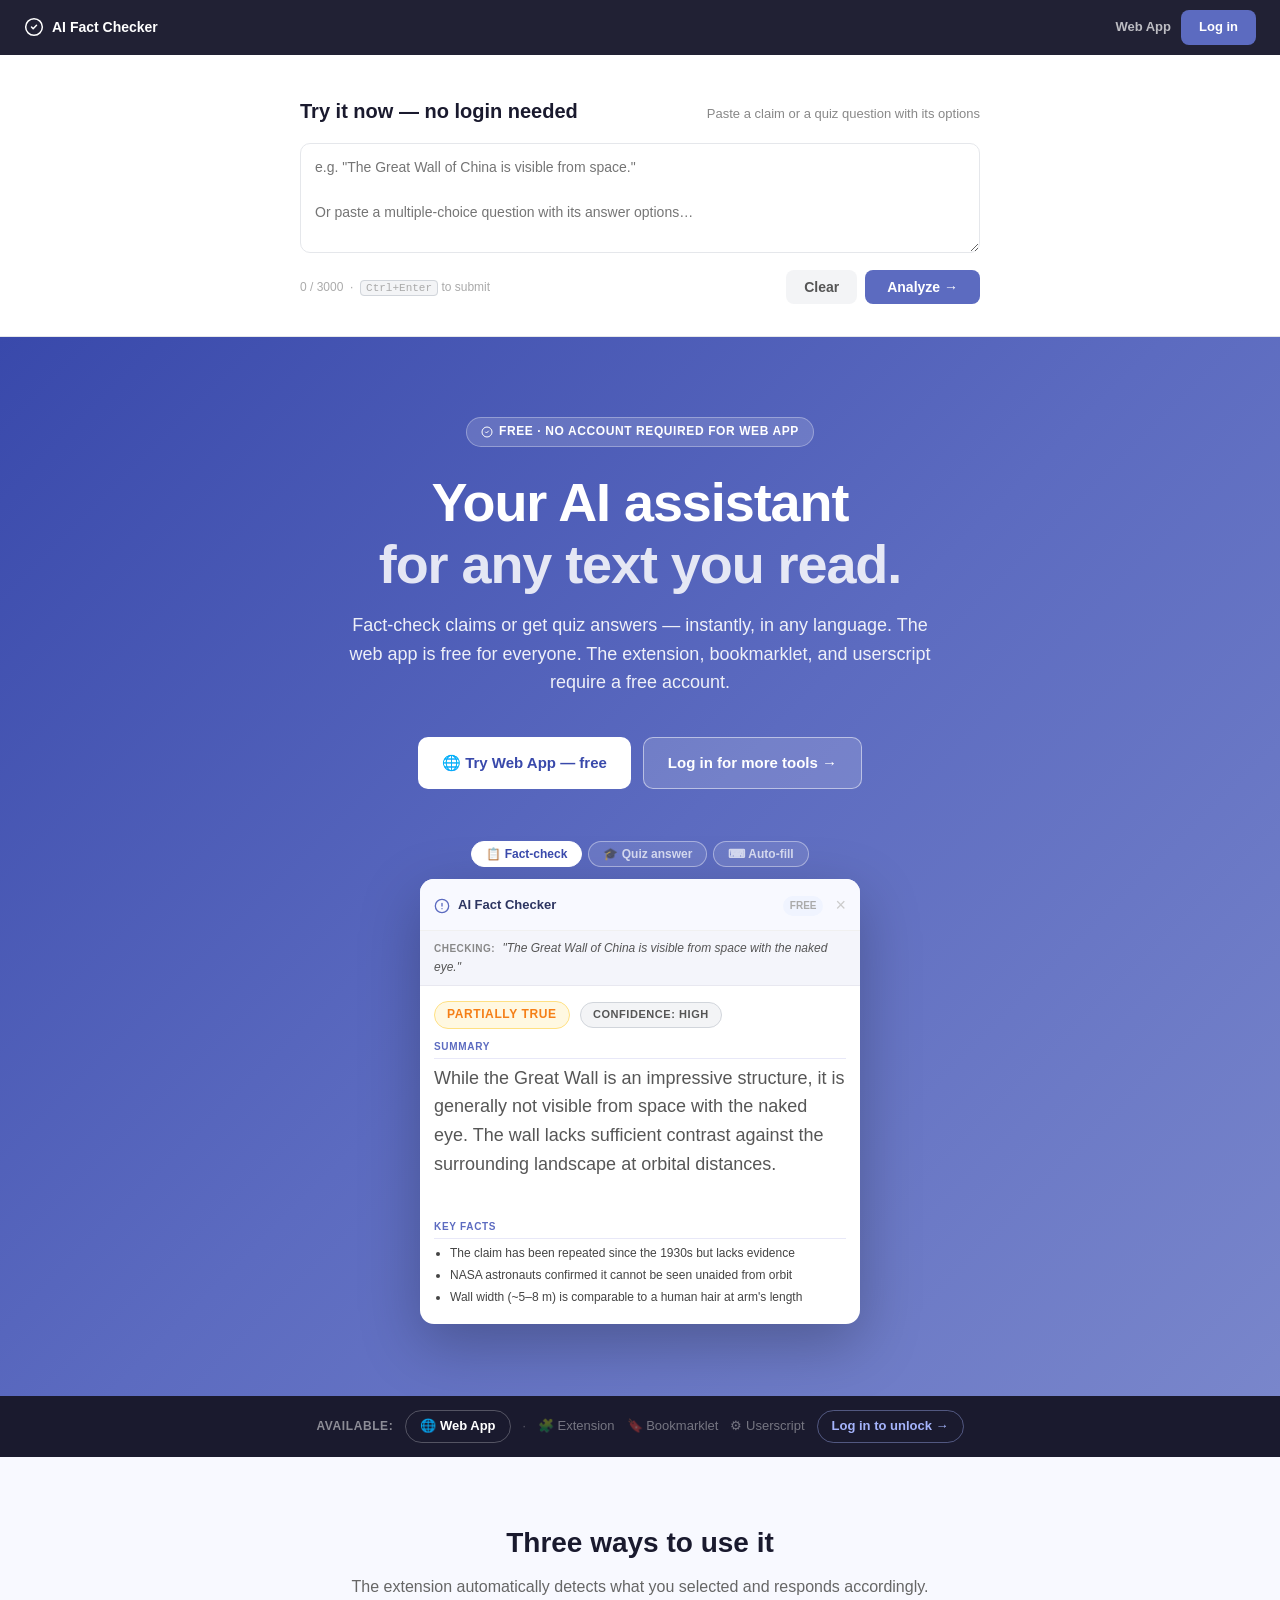
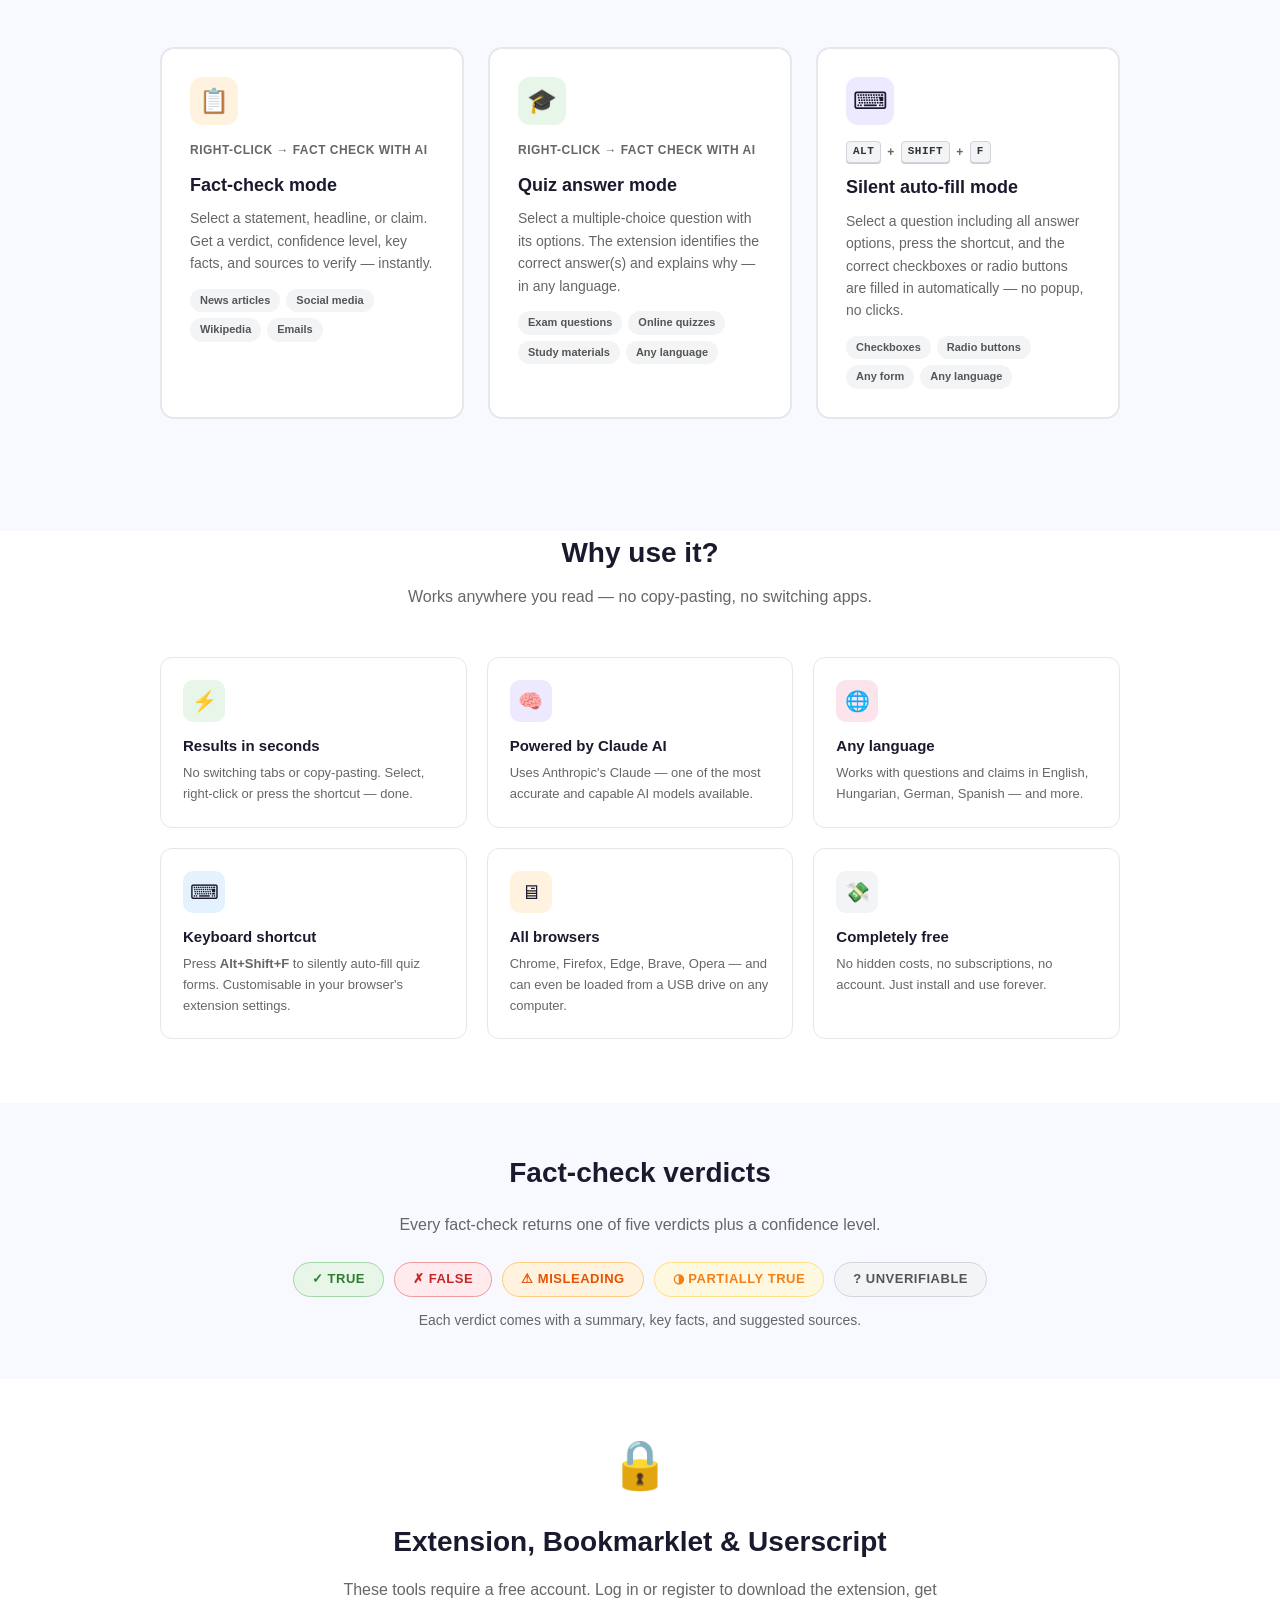
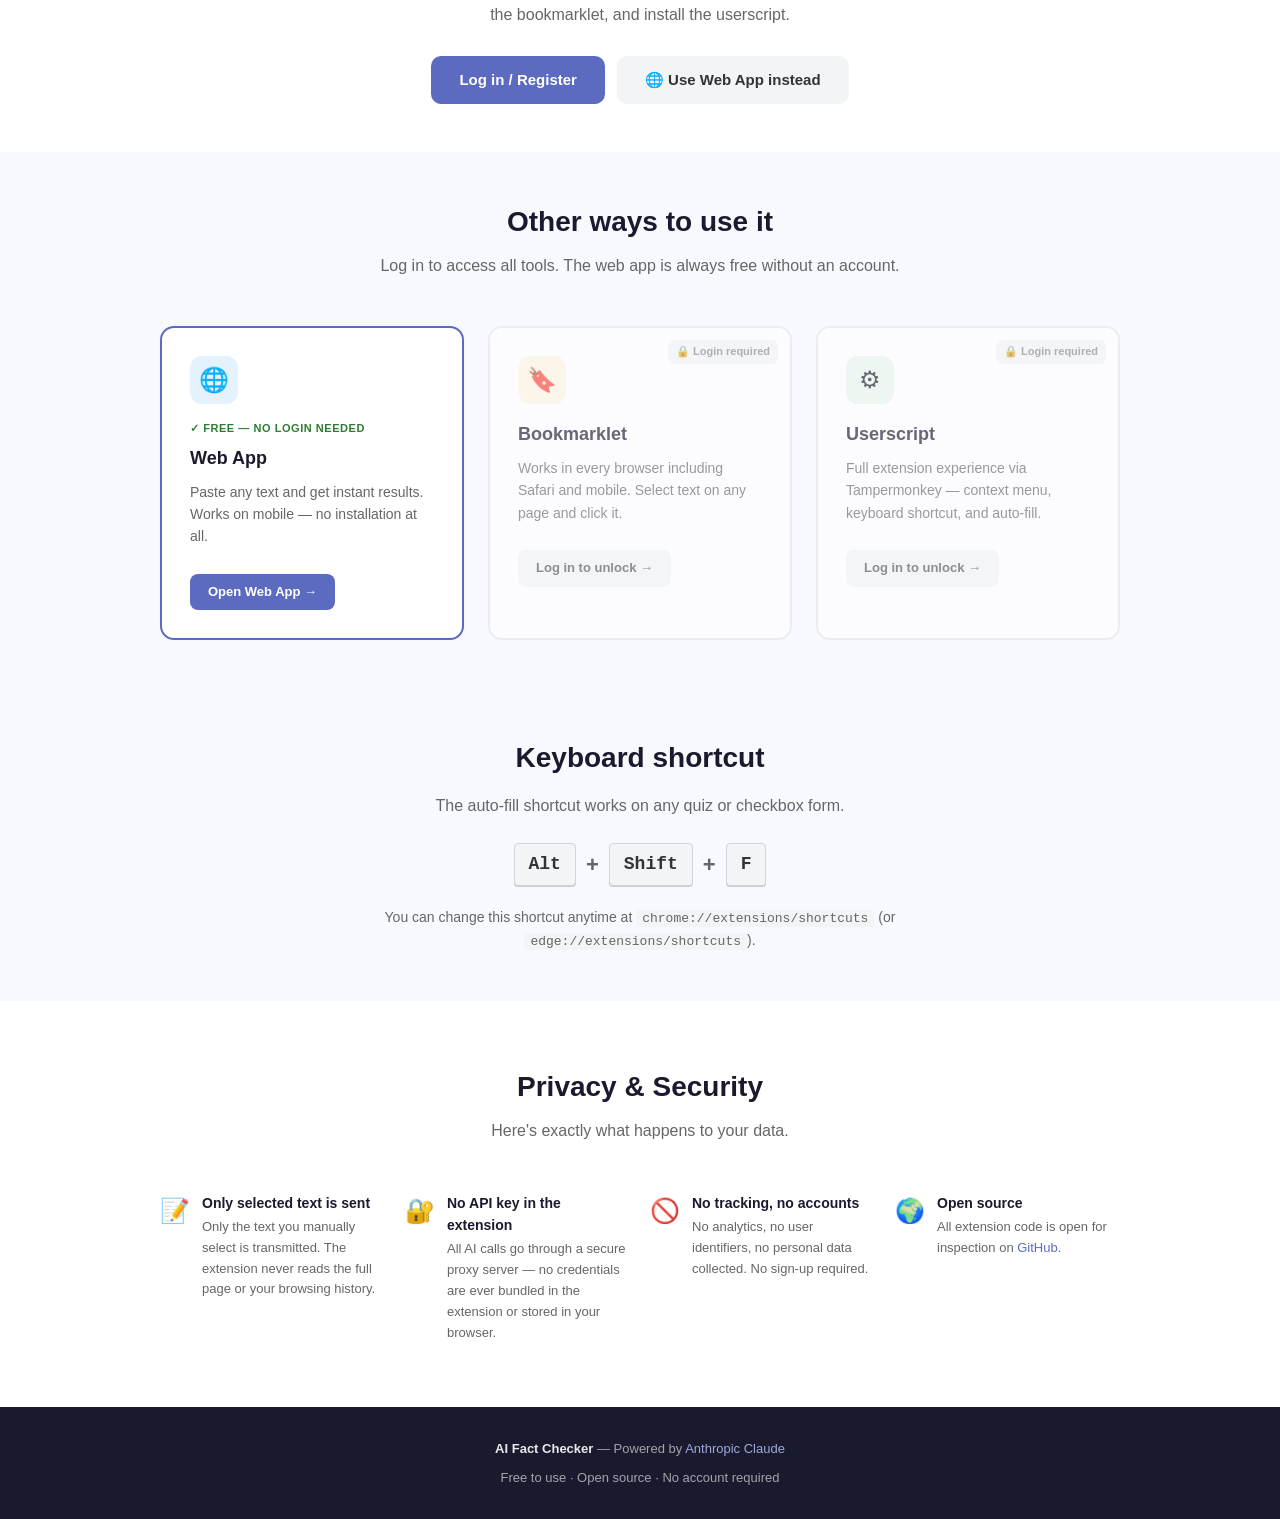
==== commit 835613cd: "Add confirm password to register; embed web app at top of landing page - dashboard.html: confirm pas" ====
--- a/index.html
+++ b/index.html
@@ -347,6 +347,98 @@
     <a href="dashboard.html" style="padding:7px 18px;background:#5c6bc0;color:white;border-radius:8px;font-size:13px;font-weight:600;text-decoration:none;transition:background .15s" onmouseover="this.style.background='#3949ab'" onmouseout="this.style.background='#5c6bc0'">Log in</a>
   </div>
 </nav>
+
+<!-- ════ INLINE WEB APP ════ -->
+<section style="background:white;padding:40px 24px 32px;border-bottom:1px solid #e5e7eb">
+  <div style="max-width:680px;margin:0 auto">
+    <div style="display:flex;align-items:baseline;justify-content:space-between;flex-wrap:wrap;gap:8px;margin-bottom:16px">
+      <h2 style="font-size:20px;font-weight:700;color:#1a1a2e">Try it now — no login needed</h2>
+      <span style="font-size:13px;color:#888">Paste a claim or a quiz question with its options</span>
+    </div>
+    <textarea id="lp-input" placeholder="e.g. &quot;The Great Wall of China is visible from space.&quot;&#10;&#10;Or paste a multiple-choice question with its answer options…" style="width:100%;min-height:110px;padding:12px 14px;border:1.5px solid #e5e7eb;border-radius:10px;font-family:inherit;font-size:14px;outline:none;resize:vertical;line-height:1.6;transition:border-color .15s" onfocus="this.style.borderColor='#5c6bc0'" onblur="this.style.borderColor='#e5e7eb'" oninput="document.getElementById('lp-count').textContent=Math.min(this.value.length,3000)"></textarea>
+    <div style="display:flex;align-items:center;justify-content:space-between;margin-top:10px;flex-wrap:wrap;gap:8px">
+      <span style="font-size:12px;color:#aaa"><span id="lp-count">0</span> / 3000 &nbsp;·&nbsp; <kbd style="background:#f3f4f6;border:1px solid #d1d5db;border-radius:4px;padding:1px 5px;font-size:11px">Ctrl+Enter</kbd> to submit</span>
+      <div style="display:flex;gap:8px">
+        <button onclick="lpClear()" style="padding:9px 18px;background:#f3f4f6;color:#555;border:none;border-radius:8px;font-size:14px;font-weight:600;cursor:pointer">Clear</button>
+        <button onclick="lpCheck()" id="lp-btn" style="padding:9px 22px;background:#5c6bc0;color:white;border:none;border-radius:8px;font-size:14px;font-weight:600;cursor:pointer;transition:background .15s">Analyze →</button>
+      </div>
+    </div>
+    <div id="lp-result" style="display:none;margin-top:16px;background:#f8f9ff;border:1px solid #e5e7eb;border-radius:10px;overflow:hidden">
+      <div id="lp-result-inner" style="padding:16px"></div>
+    </div>
+  </div>
+</section>
+
+<script>
+  (function(){
+    const PROXY = 'https://fact-checker-proxy.kuruczpeter.workers.dev';
+    const EXT   = 'fc-ext-v1-a9k2m7';
+
+    if (!document.getElementById('_lp_sty')) {
+      const s = document.createElement('style'); s.id = '_lp_sty';
+      s.textContent = '@keyframes _lp_spin{to{transform:rotate(360deg)}}';
+      document.head.appendChild(s);
+    }
+
+    window.lpClear = function() {
+      document.getElementById('lp-input').value = '';
+      document.getElementById('lp-count').textContent = '0';
+      document.getElementById('lp-result').style.display = 'none';
+    };
+
+    window.lpCheck = async function() {
+      const text = document.getElementById('lp-input').value.trim().slice(0, 3000);
+      if (!text) { document.getElementById('lp-input').focus(); return; }
+      const btn = document.getElementById('lp-btn');
+      const res = document.getElementById('lp-result');
+      const inner = document.getElementById('lp-result-inner');
+      btn.disabled = true; btn.textContent = 'Analyzing…';
+      res.style.display = '';
+      inner.innerHTML = '<div style="display:flex;align-items:center;gap:10px;color:#666;font-size:13px"><div style="width:20px;height:20px;border:2px solid #e0e4f8;border-top-color:#5c6bc0;border-radius:50%;animation:_lp_spin .8s linear infinite;flex-shrink:0"></div>Analyzing with AI…</div>';
+      try {
+        const tok = localStorage.getItem('afc_token');
+        const headers = { 'Content-Type': 'application/json', 'X-Extension-Token': EXT };
+        if (tok) headers['X-Session-Token'] = tok;
+        const r = await fetch(PROXY, { method:'POST', headers, body: JSON.stringify({ text, source:'webapp' }) });
+        const d = await r.json();
+        if (d.error) throw new Error(d.error);
+        inner.innerHTML = lpRender(d.result || '');
+      } catch(e) {
+        inner.innerHTML = '<div style="color:#c62828;font-size:13px">⚠ ' + e.message + '</div>';
+      } finally {
+        btn.disabled = false; btn.textContent = 'Analyze →';
+      }
+    };
+
+    document.getElementById('lp-input').addEventListener('keydown', e => {
+      if ((e.ctrlKey || e.metaKey) && e.key === 'Enter') window.lpCheck();
+    });
+
+    function lpRender(text) {
+      const lines = text.split('\n'); let html = '', il = false;
+      const isQ = lines.some(l => l.includes('TYPE: QUESTION'));
+      for (const raw of lines) {
+        const line = raw.trimEnd();
+        if (/^TYPE:/.test(line)) continue;
+        if (isQ) {
+          if (/^CORRECT ANSWER/i.test(line)) { if (il){html+='</ul>';il=false;} html+='<div style="font-size:11px;font-weight:700;text-transform:uppercase;letter-spacing:.07em;color:#2e7d32;margin:10px 0 6px;padding-bottom:4px;border-bottom:1px solid #a5d6a7">✓ Correct Answer(s)</div>'; continue; }
+          if (/^CONFIDENCE:/i.test(line)) { if (il){html+='</ul>';il=false;} const c=line.replace(/^CONFIDENCE:/i,'').trim(),cc=c==='HIGH'?'#2e7d32':c==='MEDIUM'?'#e65100':'#c62828'; html+=`<div style="font-size:13px;color:#555;margin-bottom:10px"><strong>Confidence:</strong> <span style="color:${cc};font-weight:600">${c}</span></div>`; continue; }
+          if (/^EXPLANATION:/i.test(line)) { if (il){html+='</ul>';il=false;} html+='<div style="font-size:11px;font-weight:700;text-transform:uppercase;color:#5c6bc0;margin:12px 0 6px">Explanation</div>'; continue; }
+          if (/^[-•] /.test(line)) { if (!il){html+='<ul style="list-style:none;padding:0;margin:0 0 8px">';il=true;} html+=`<li style="background:#e8f5e9;border:1.5px solid #a5d6a7;border-radius:6px;padding:6px 10px;margin-bottom:5px;color:#1b5e20;font-size:13px;font-weight:500">${line.slice(2)}</li>`; continue; }
+        } else {
+          if (/^VERDICT:/.test(line)) { if (il){html+='</ul>';il=false;} const v=line.replace(/^VERDICT:/,'').trim(),m={TRUE:['#e8f5e9','#2e7d32','#a5d6a7'],FALSE:['#ffebee','#c62828','#ef9a9a'],MISLEADING:['#fff3e0','#e65100','#ffcc80'],'PARTIALLY TRUE':['#fff8e1','#f57f17','#ffe082']}[v]||['#f3f4f6','#555','#d1d5db']; html+=`<div style="margin-bottom:10px"><span style="display:inline-block;padding:4px 14px;border-radius:20px;font-weight:700;font-size:13px;text-transform:uppercase;background:${m[0]};color:${m[1]};border:1.5px solid ${m[2]}">${v}</span></div>`; continue; }
+          if (/^CONFIDENCE:/.test(line)) { if (il){html+='</ul>';il=false;} const c=line.replace(/^CONFIDENCE:/,'').trim(),cc=c==='HIGH'?'#2e7d32':c==='MEDIUM'?'#e65100':'#c62828'; html+=`<div style="font-size:13px;color:#555;margin-bottom:10px"><strong>Confidence:</strong> <span style="color:${cc};font-weight:600">${c}</span></div>`; continue; }
+          const sm=line.match(/^(SUMMARY|KEY FACTS|SOURCES TO CHECK):?$/); if (sm) { if (il){html+='</ul>';il=false;} html+=`<div style="font-size:11px;font-weight:700;text-transform:uppercase;letter-spacing:.07em;color:#5c6bc0;margin:12px 0 6px;padding-bottom:4px;border-bottom:1px solid #e8e8f8">${sm[1]}</div>`; continue; }
+          if (/^[-•] /.test(line)) { if (!il){html+='<ul style="margin:0 0 8px;padding-left:18px;font-size:13px;color:#444">';il=true;} html+=`<li style="margin-bottom:4px">${line.slice(2)}</li>`; continue; }
+        }
+        if (il){html+='</ul>';il=false;}
+        if (line.trim()) html+=`<p style="margin:0 0 8px;font-size:13px;color:#444">${line}</p>`;
+      }
+      if (il) html+='</ul>';
+      return html;
+    }
+  })();
+</script>
 
 <!-- ════ HERO ════ -->
 <section class="hero">
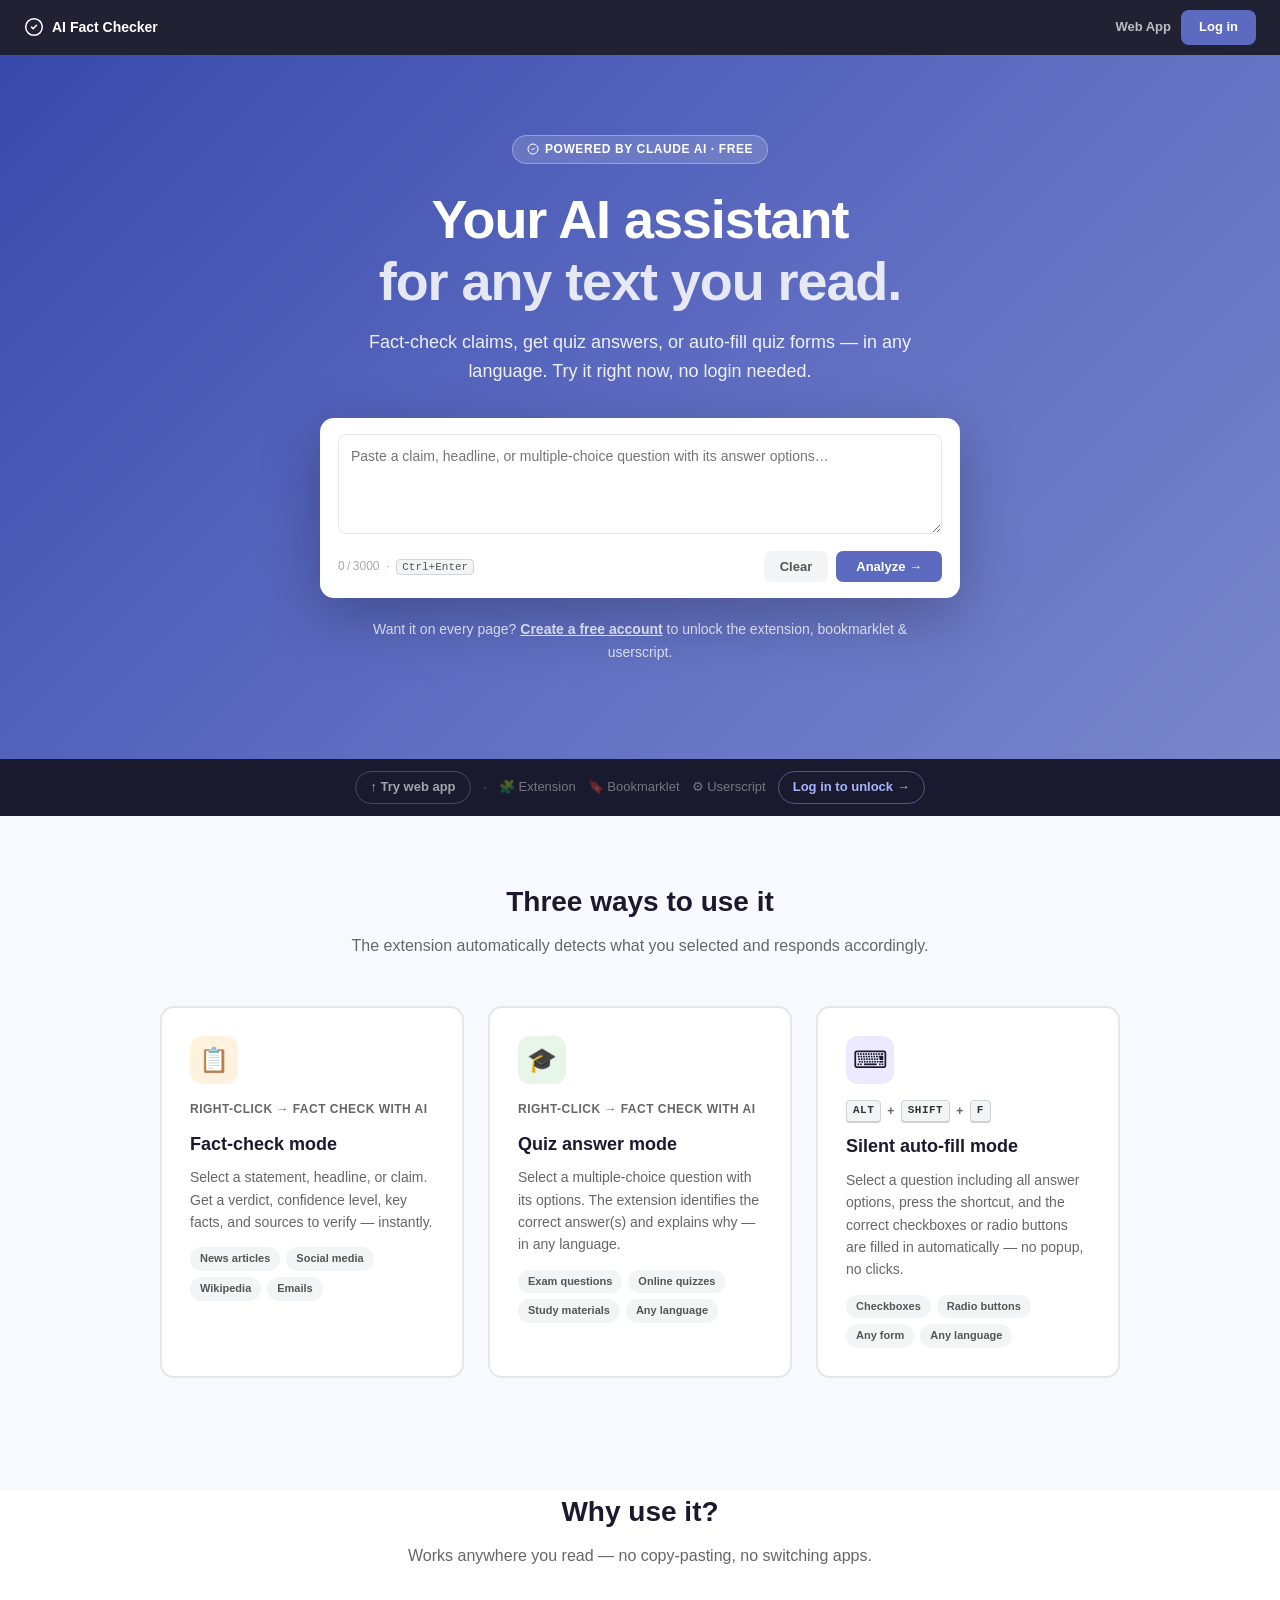
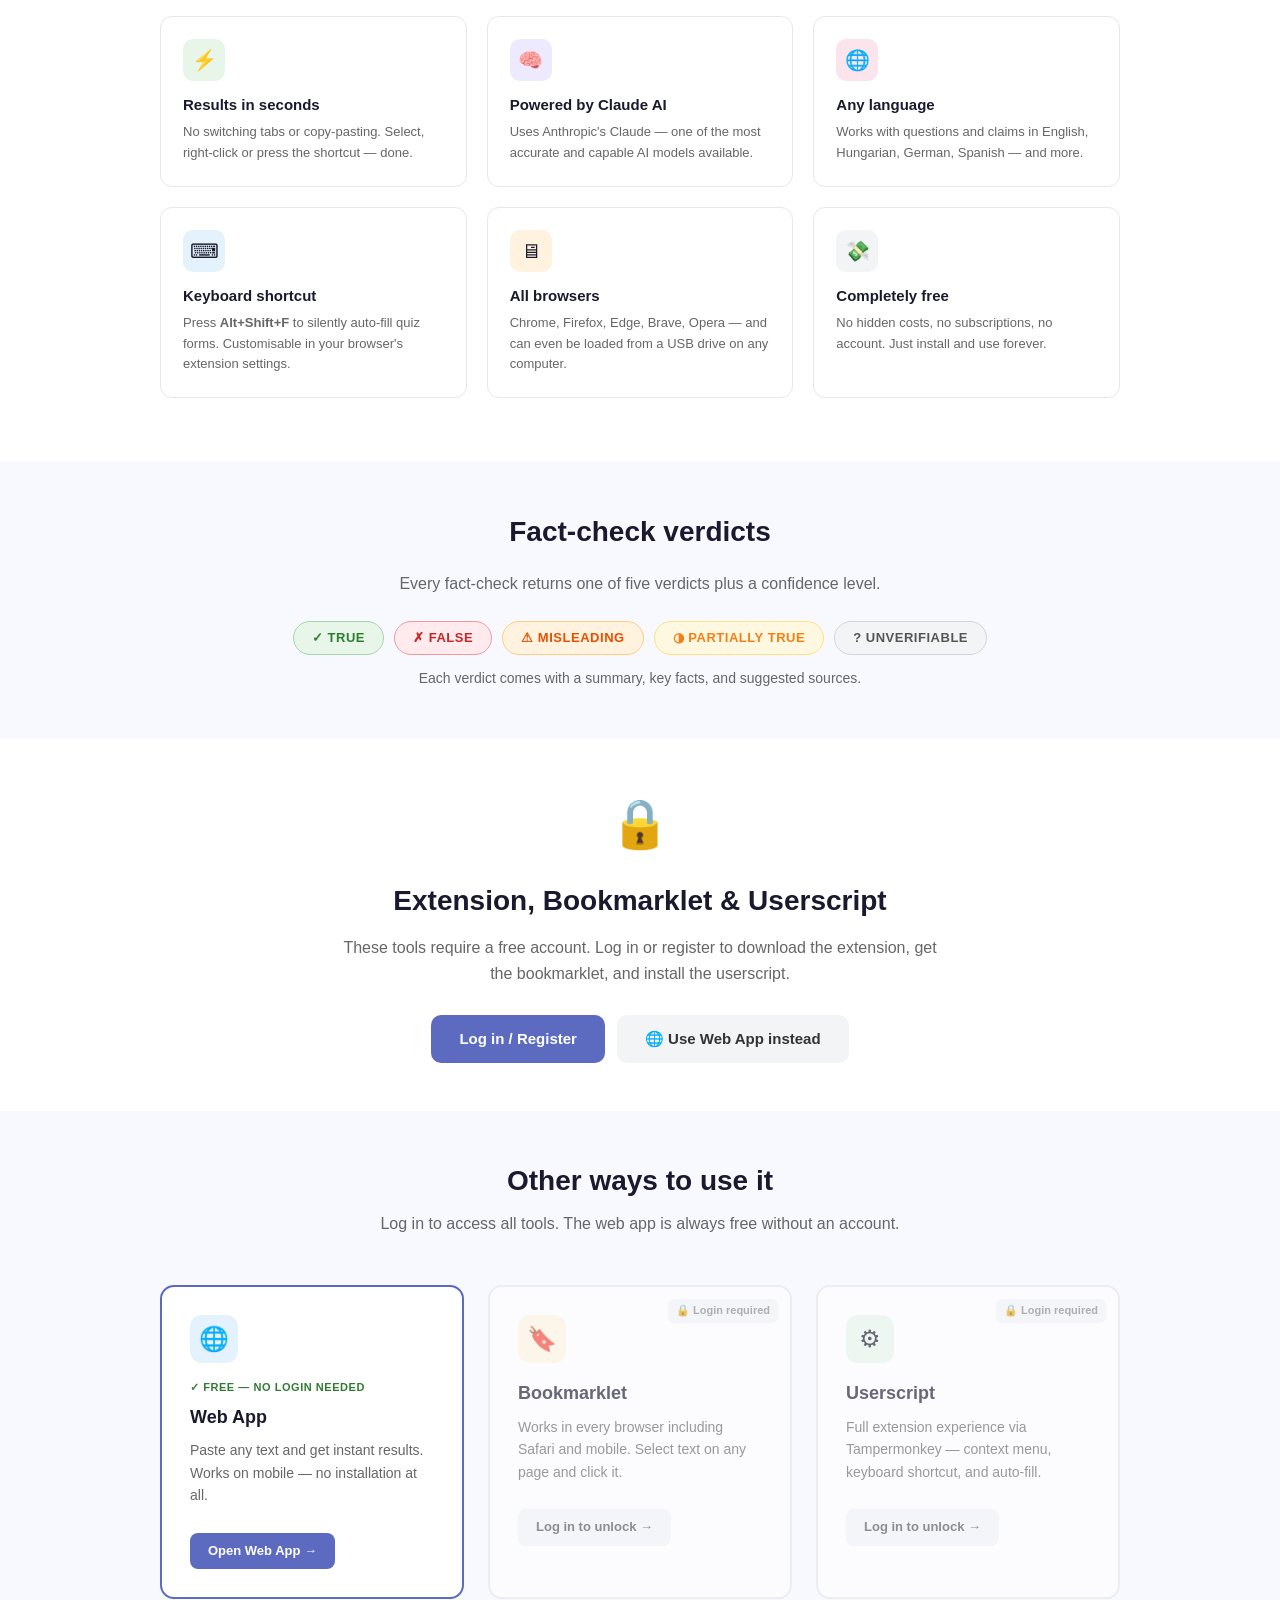
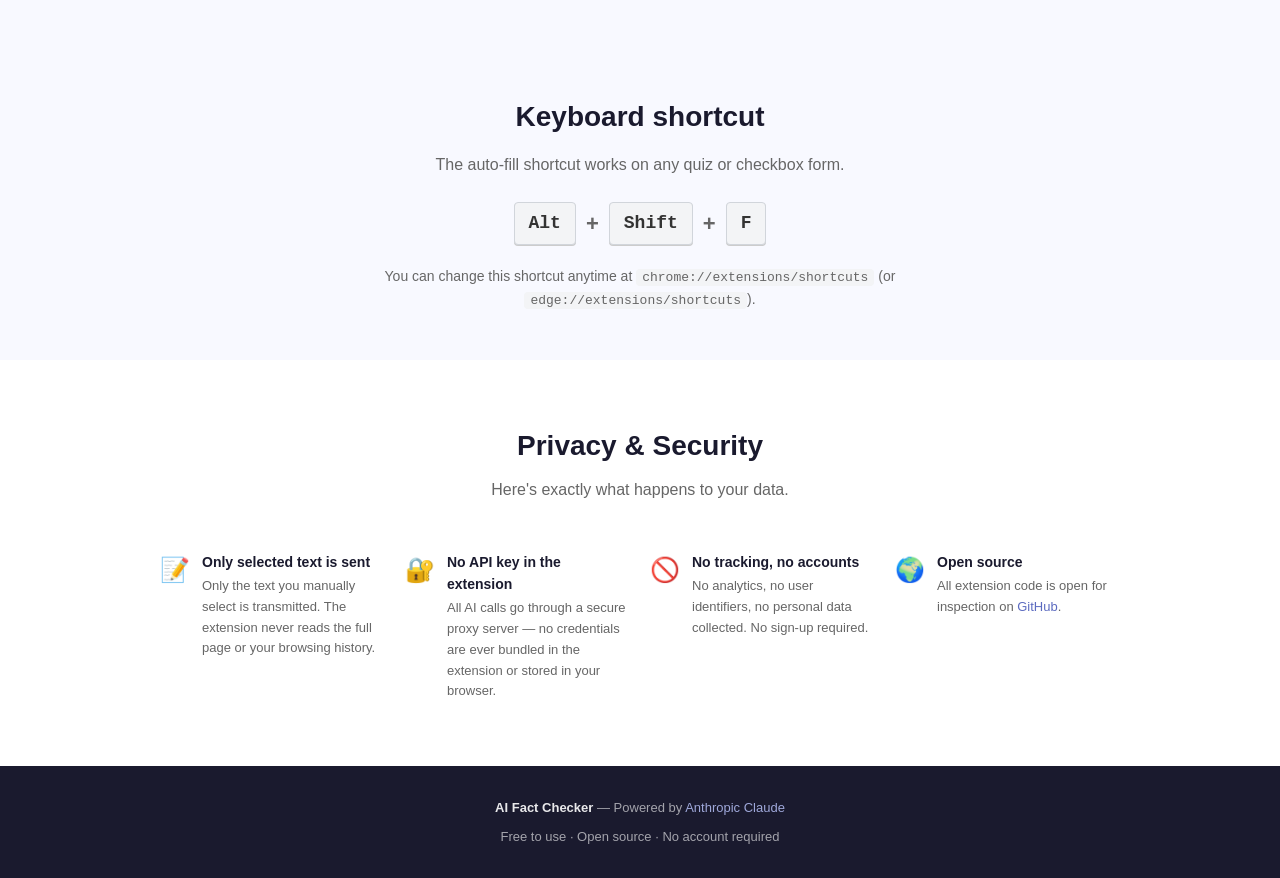
==== commit 0da54a89: "Merge web app into hero section" ====
--- a/index.html
+++ b/index.html
@@ -348,44 +348,51 @@
   </div>
 </nav>
 
-<!-- ════ INLINE WEB APP ════ -->
-<section style="background:white;padding:40px 24px 32px;border-bottom:1px solid #e5e7eb">
-  <div style="max-width:680px;margin:0 auto">
-    <div style="display:flex;align-items:baseline;justify-content:space-between;flex-wrap:wrap;gap:8px;margin-bottom:16px">
-      <h2 style="font-size:20px;font-weight:700;color:#1a1a2e">Try it now — no login needed</h2>
-      <span style="font-size:13px;color:#888">Paste a claim or a quiz question with its options</span>
-    </div>
-    <textarea id="lp-input" placeholder="e.g. &quot;The Great Wall of China is visible from space.&quot;&#10;&#10;Or paste a multiple-choice question with its answer options…" style="width:100%;min-height:110px;padding:12px 14px;border:1.5px solid #e5e7eb;border-radius:10px;font-family:inherit;font-size:14px;outline:none;resize:vertical;line-height:1.6;transition:border-color .15s" onfocus="this.style.borderColor='#5c6bc0'" onblur="this.style.borderColor='#e5e7eb'" oninput="document.getElementById('lp-count').textContent=Math.min(this.value.length,3000)"></textarea>
-    <div style="display:flex;align-items:center;justify-content:space-between;margin-top:10px;flex-wrap:wrap;gap:8px">
-      <span style="font-size:12px;color:#aaa"><span id="lp-count">0</span> / 3000 &nbsp;·&nbsp; <kbd style="background:#f3f4f6;border:1px solid #d1d5db;border-radius:4px;padding:1px 5px;font-size:11px">Ctrl+Enter</kbd> to submit</span>
+<!-- ════ HERO ════ -->
+<section class="hero" style="padding-bottom:56px">
+  <div class="hero-badge">
+    <svg width="12" height="12" viewBox="0 0 24 24" fill="none"><circle cx="12" cy="12" r="10" stroke="currentColor" stroke-width="2"/><path d="M9 12l2 2 4-4" stroke="currentColor" stroke-width="2" stroke-linecap="round" stroke-linejoin="round"/></svg>
+    Powered by Claude AI &middot; Free
+  </div>
+  <h1>Your AI assistant<br/><span>for any text you read.</span></h1>
+  <p style="margin-bottom:32px">Fact-check claims, get quiz answers, or auto-fill quiz forms — in any language. Try it right now, no login needed.</p>
+
+  <!-- Live app embedded in hero -->
+  <div style="max-width:640px;margin:0 auto;background:white;border-radius:14px;box-shadow:0 20px 60px rgba(0,0,0,.25);overflow:hidden;text-align:left">
+    <div style="padding:16px 18px 0">
+      <textarea id="lp-input" placeholder="Paste a claim, headline, or multiple-choice question with its answer options…" style="width:100%;min-height:100px;padding:10px 12px;border:1.5px solid #e5e7eb;border-radius:8px;font-family:-apple-system,BlinkMacSystemFont,sans-serif;font-size:14px;outline:none;resize:vertical;line-height:1.6;color:#1a1a2e;transition:border-color .15s" onfocus="this.style.borderColor='#5c6bc0'" onblur="this.style.borderColor='#e5e7eb'" oninput="document.getElementById('lp-count').textContent=Math.min(this.value.length,3000)"></textarea>
+    </div>
+    <div style="display:flex;align-items:center;justify-content:space-between;padding:10px 18px 16px;flex-wrap:wrap;gap:8px">
+      <span style="font-size:12px;color:#aaa"><span id="lp-count">0</span>&thinsp;/&thinsp;3000 &nbsp;&middot;&nbsp; <kbd style="background:#f3f4f6;border:1px solid #d1d5db;border-radius:4px;padding:1px 5px;font-size:11px;color:#555">Ctrl+Enter</kbd></span>
       <div style="display:flex;gap:8px">
-        <button onclick="lpClear()" style="padding:9px 18px;background:#f3f4f6;color:#555;border:none;border-radius:8px;font-size:14px;font-weight:600;cursor:pointer">Clear</button>
-        <button onclick="lpCheck()" id="lp-btn" style="padding:9px 22px;background:#5c6bc0;color:white;border:none;border-radius:8px;font-size:14px;font-weight:600;cursor:pointer;transition:background .15s">Analyze →</button>
-      </div>
-    </div>
-    <div id="lp-result" style="display:none;margin-top:16px;background:#f8f9ff;border:1px solid #e5e7eb;border-radius:10px;overflow:hidden">
-      <div id="lp-result-inner" style="padding:16px"></div>
-    </div>
-  </div>
+        <button onclick="lpClear()" style="padding:8px 16px;background:#f3f4f6;color:#555;border:none;border-radius:7px;font-size:13px;font-weight:600;cursor:pointer">Clear</button>
+        <button onclick="lpCheck()" id="lp-btn" style="padding:8px 20px;background:#5c6bc0;color:white;border:none;border-radius:7px;font-size:13px;font-weight:600;cursor:pointer;transition:background .15s">Analyze →</button>
+      </div>
+    </div>
+    <div id="lp-result" style="display:none;border-top:1px solid #f0f0f0">
+      <div id="lp-result-inner" style="padding:16px;font-family:-apple-system,BlinkMacSystemFont,sans-serif"></div>
+    </div>
+  </div>
+
+  <p style="margin-top:20px;opacity:.75;font-size:14px">
+    Want it on every page? <a href="dashboard.html" style="color:white;font-weight:600;text-decoration:underline">Create a free account</a> to unlock the extension, bookmarklet &amp; userscript.
+  </p>
 </section>
 
 <script>
   (function(){
     const PROXY = 'https://fact-checker-proxy.kuruczpeter.workers.dev';
     const EXT   = 'fc-ext-v1-a9k2m7';
-
     if (!document.getElementById('_lp_sty')) {
       const s = document.createElement('style'); s.id = '_lp_sty';
       s.textContent = '@keyframes _lp_spin{to{transform:rotate(360deg)}}';
       document.head.appendChild(s);
     }
-
     window.lpClear = function() {
       document.getElementById('lp-input').value = '';
       document.getElementById('lp-count').textContent = '0';
       document.getElementById('lp-result').style.display = 'none';
     };
-
     window.lpCheck = async function() {
       const text = document.getElementById('lp-input').value.trim().slice(0, 3000);
       if (!text) { document.getElementById('lp-input').focus(); return; }
@@ -409,11 +416,9 @@
         btn.disabled = false; btn.textContent = 'Analyze →';
       }
     };
-
-    document.getElementById('lp-input').addEventListener('keydown', e => {
+    document.addEventListener('keydown', e => {
       if ((e.ctrlKey || e.metaKey) && e.key === 'Enter') window.lpCheck();
     });
-
     function lpRender(text) {
       const lines = text.split('\n'); let html = '', il = false;
       const isQ = lines.some(l => l.includes('TYPE: QUESTION'));
@@ -440,99 +445,14 @@
   })();
 </script>
 
-<!-- ════ HERO ════ -->
-<section class="hero">
-  <div class="hero-badge">
-    <svg width="12" height="12" viewBox="0 0 24 24" fill="none"><circle cx="12" cy="12" r="10" stroke="currentColor" stroke-width="2"/><path d="M9 12l2 2 4-4" stroke="currentColor" stroke-width="2" stroke-linecap="round" stroke-linejoin="round"/></svg>
-    Free · No account required for web app
-  </div>
-  <h1>Your AI assistant<br/><span>for any text you read.</span></h1>
-  <p>Fact-check claims or get quiz answers — instantly, in any language. The web app is free for everyone. The extension, bookmarklet, and userscript require a free account.</p>
-
-  <div class="hero-buttons">
-    <a href="app.html" class="btn btn-white">
-      🌐 Try Web App — free
-    </a>
-    <a href="dashboard.html" class="btn btn-ghost">
-      Log in for more tools →
-    </a>
-  </div>
-
-  <div class="demo-wrap">
-    <div class="demo-toggle">
-      <button class="active" onclick="switchDemo('factcheck', this)">📋 Fact-check</button>
-      <button onclick="switchDemo('quiz', this)">🎓 Quiz answer</button>
-      <button onclick="switchDemo('autofill', this)">⌨ Auto-fill</button>
-    </div>
-    <div class="demo-panel">
-      <div class="demo-header">
-        <svg width="16" height="16" viewBox="0 0 24 24" fill="none"><circle cx="12" cy="12" r="10" stroke="#5c6bc0" stroke-width="2"/><path d="M12 8v4M12 16h.01" stroke="#5c6bc0" stroke-width="2" stroke-linecap="round"/></svg>
-        <span class="demo-title">AI Fact Checker</span>
-        <span style="color:#aaa;font-size:10px;font-weight:600;background:#f0f4ff;padding:2px 7px;border-radius:10px;margin-right:4px">FREE</span>
-        <span style="color:#ccc;font-size:18px;cursor:pointer">×</span>
-      </div>
-
-      <!-- Fact-check demo -->
-      <div id="demo-factcheck" class="demo-screen active">
-        <div class="demo-claim"><strong>Checking:</strong> "The Great Wall of China is visible from space with the naked eye."</div>
-        <div class="demo-body">
-          <div style="margin-bottom:8px">
-            <span class="badge badge-partial">Partially True</span>
-            <span class="badge badge-conf">Confidence: HIGH</span>
-          </div>
-          <div class="demo-section">Summary</div>
-          <p class="demo-text">While the Great Wall is an impressive structure, it is generally not visible from space with the naked eye. The wall lacks sufficient contrast against the surrounding landscape at orbital distances.</p>
-          <div class="demo-section">Key Facts</div>
-          <ul class="demo-list">
-            <li>The claim has been repeated since the 1930s but lacks evidence</li>
-            <li>NASA astronauts confirmed it cannot be seen unaided from orbit</li>
-            <li>Wall width (~5–8 m) is comparable to a human hair at arm's length</li>
-          </ul>
-        </div>
-      </div>
-
-      <!-- Quiz popup demo -->
-      <div id="demo-quiz" class="demo-screen">
-        <div class="demo-claim"><strong>Checking:</strong> "Mi vagy melyek az aerob és az anaerob állóképesség közös jellemzői? — Több jó válasz is lehetséges"</div>
-        <div class="demo-body">
-          <div class="demo-section green">✓ Correct Answer(s)</div>
-          <ul class="demo-answer-list">
-            <li class="demo-answer-item">Nő a szervezet tejsavszint toleranciája</li>
-            <li class="demo-answer-item">A mitokondriumok száma növekszik az izomsejtekben</li>
-          </ul>
-          <span class="badge badge-conf" style="margin-bottom:10px;display:inline-block">Confidence: HIGH</span>
-          <div class="demo-section">Explanation</div>
-          <p class="demo-text">Both aerobic and anaerobic endurance training increase the body's lactate tolerance and mitochondrial density in muscle cells.</p>
-        </div>
-      </div>
-
-      <!-- Auto-fill demo -->
-      <div id="demo-autofill" class="demo-screen">
-        <div class="demo-claim"><strong>Mode:</strong> Select question → press Alt+Shift+F → done, no popup</div>
-        <div class="demo-body">
-          <div class="demo-section" style="margin-top:0;color:#555;border-color:#e5e7eb">Quiz form on the page</div>
-          <div class="demo-form" style="margin-top:10px">
-            <div class="demo-check-row filled"><span class="demo-cb">✓</span><span>Nő a szervezet tejsavszint toleranciája</span></div>
-            <div class="demo-check-row"><span class="demo-cb"></span><span>Nő a VO2max értéke</span></div>
-            <div class="demo-check-row filled"><span class="demo-cb">✓</span><span>A mitokondriumok száma növekszik az izomsejtekben</span></div>
-            <div class="demo-check-row"><span class="demo-cb"></span><span>Nő a tejsavszintet csökkentő folyamatok hatékonysága</span></div>
-          </div>
-          <div class="demo-shortcut-hint">✓ 2 answers auto-filled &nbsp;·&nbsp; <span class="kbd">Alt</span>+<span class="kbd">Shift</span>+<span class="kbd">F</span></div>
-        </div>
-      </div>
-    </div>
-  </div>
-</section>
-
 <!-- ════ QUICK ACCESS STRIP ════ -->
-<div style="background:#1a1a2e;padding:14px 24px;display:flex;flex-wrap:wrap;gap:12px;justify-content:center;align-items:center">
-  <span style="color:rgba(255,255,255,0.5);font-size:12px;font-weight:600;text-transform:uppercase;letter-spacing:.05em">Available:</span>
-  <a href="app.html" style="color:white;font-size:13px;font-weight:600;text-decoration:none;padding:5px 14px;border-radius:20px;border:1.5px solid rgba(255,255,255,0.25);transition:all .15s" onmouseover="this.style.borderColor='white'" onmouseout="this.style.borderColor='rgba(255,255,255,0.25)'">🌐 Web App</a>
-  <span style="color:rgba(255,255,255,0.3);font-size:12px">·</span>
+<div style="background:#1a1a2e;padding:12px 24px;display:flex;flex-wrap:wrap;gap:12px;justify-content:center;align-items:center">
+  <a href="#" onclick="window.scrollTo({top:0,behavior:'smooth'});return false" style="color:rgba(255,255,255,.6);font-size:13px;font-weight:600;text-decoration:none;padding:5px 14px;border-radius:20px;border:1.5px solid rgba(255,255,255,0.2)" onmouseover="this.style.borderColor='rgba(255,255,255,.5)'" onmouseout="this.style.borderColor='rgba(255,255,255,.2)'">↑ Try web app</a>
+  <span style="color:rgba(255,255,255,0.2)">·</span>
   <span style="color:rgba(255,255,255,0.4);font-size:13px">🧩 Extension</span>
   <span style="color:rgba(255,255,255,0.4);font-size:13px">🔖 Bookmarklet</span>
   <span style="color:rgba(255,255,255,0.4);font-size:13px">⚙ Userscript</span>
-  <a href="dashboard.html" style="color:#a5b4fc;font-size:13px;font-weight:600;text-decoration:none;padding:5px 14px;border-radius:20px;border:1.5px solid rgba(165,180,252,0.4);transition:all .15s" onmouseover="this.style.borderColor='#a5b4fc'" onmouseout="this.style.borderColor='rgba(165,180,252,0.4)'">Log in to unlock →</a>
+  <a href="dashboard.html" style="color:#a5b4fc;font-size:13px;font-weight:600;text-decoration:none;padding:5px 14px;border-radius:20px;border:1.5px solid rgba(165,180,252,0.4)" onmouseover="this.style.borderColor='#a5b4fc'" onmouseout="this.style.borderColor='rgba(165,180,252,0.4)'">Log in to unlock →</a>
 </div>
 
 <!-- ════ MODES ════ -->
